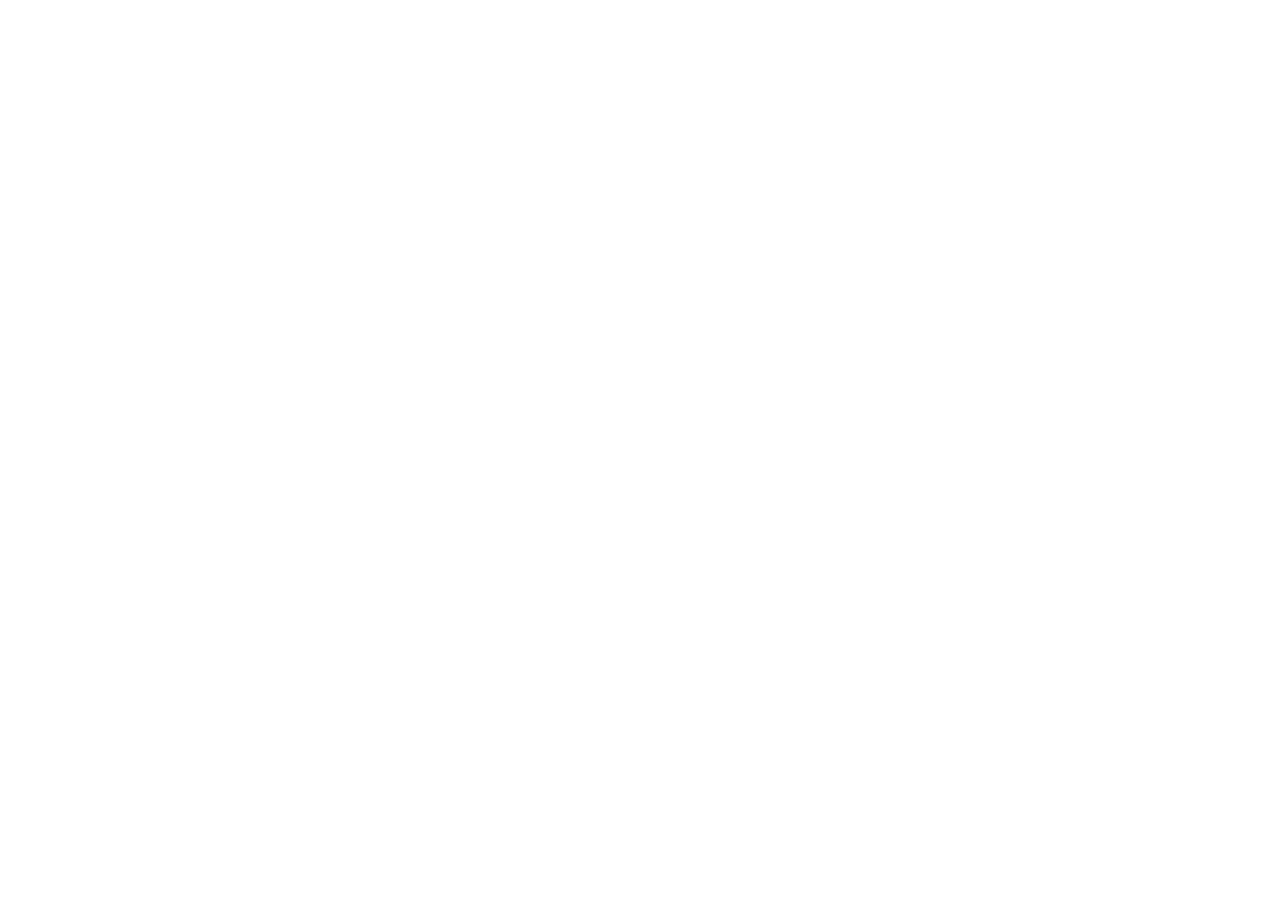
==== index.html @ 61f5deab "Use tech stack vite_react_shadcn_ts" ====
<!DOCTYPE html>
<html lang="en">
  <head>
    <meta charset="UTF-8" />
    <meta name="viewport" content="width=device-width, initial-scale=1.0" />
    <title>quick-bite-eats-app</title>
    <meta name="description" content="Lovable Generated Project" />
    <meta name="author" content="Lovable" />

    <meta property="og:title" content="quick-bite-eats-app" />
    <meta property="og:description" content="Lovable Generated Project" />
    <meta property="og:type" content="website" />
    <meta property="og:image" content="https://lovable.dev/opengraph-image-p98pqg.png" />

    <meta name="twitter:card" content="summary_large_image" />
    <meta name="twitter:site" content="@lovable_dev" />
    <meta name="twitter:image" content="https://lovable.dev/opengraph-image-p98pqg.png" />
  </head>

  <body>
    <div id="root"></div>
    <script type="module" src="/src/main.tsx"></script>
  </body>
</html>
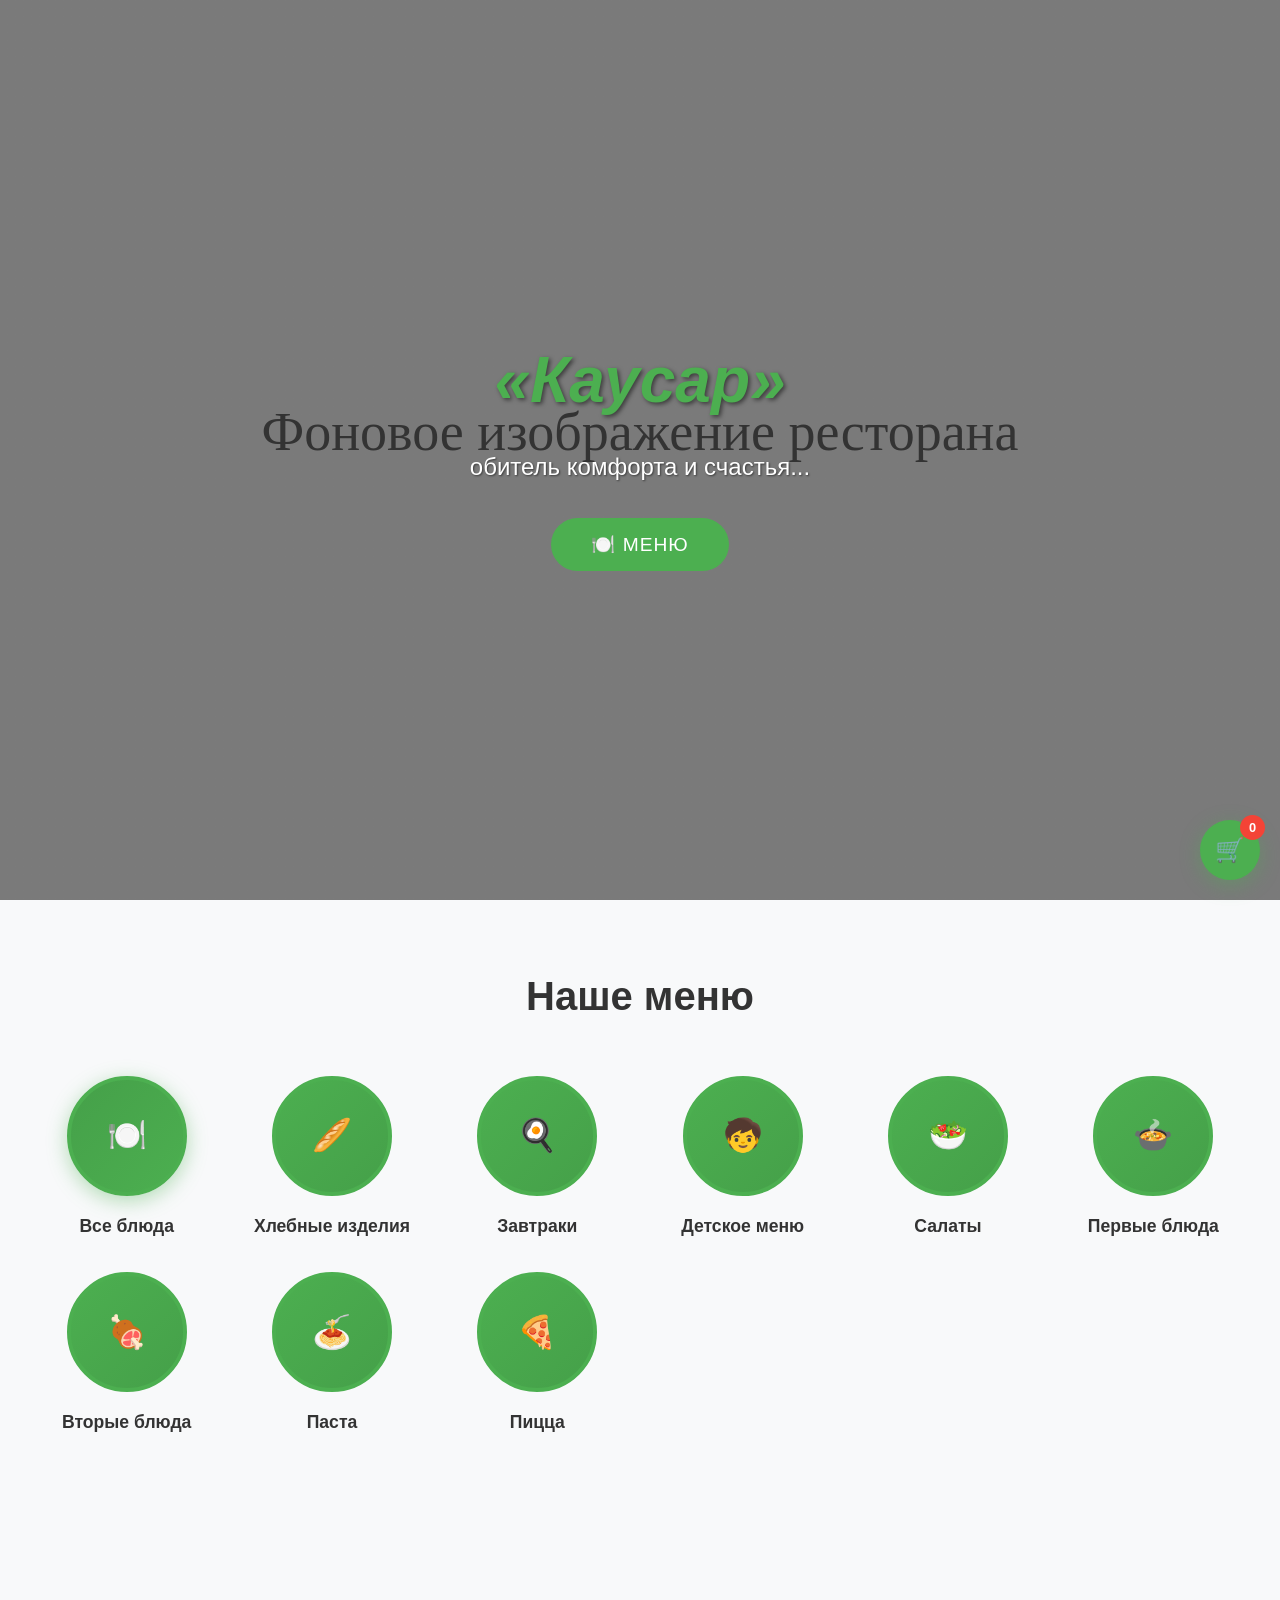
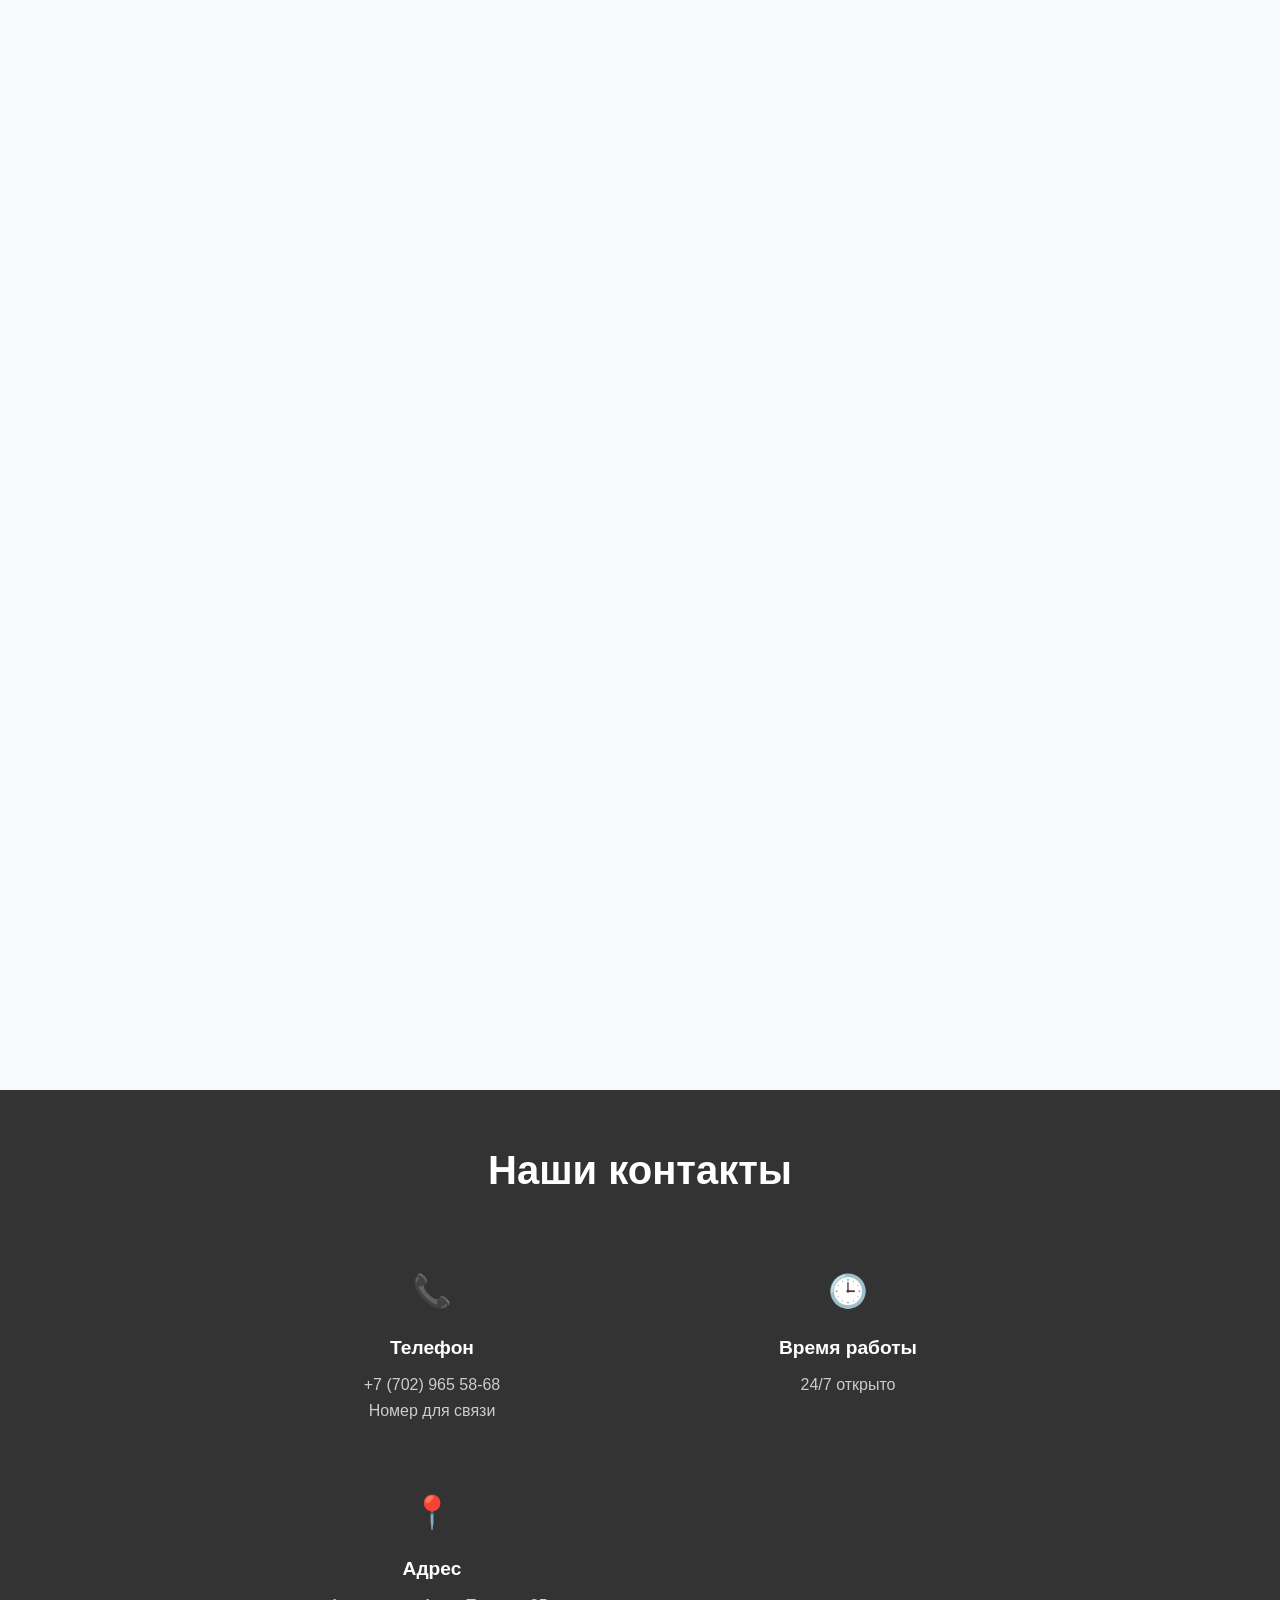
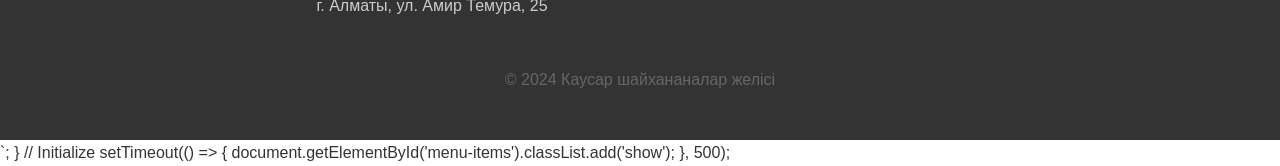
==== commit 27326a9d: "Implement restaurant website Create a single-page HTML/CSS website with menu, categories, cart funct" ====
--- a/index.html
+++ b/index.html
@@ -1,24 +1,1244 @@
+
 <!DOCTYPE html>
-<html lang="en">
-  <head>
-    <meta charset="UTF-8" />
-    <meta name="viewport" content="width=device-width, initial-scale=1.0" />
-    <title>quick-bite-eats-app</title>
-    <meta name="description" content="Lovable Generated Project" />
-    <meta name="author" content="Lovable" />
-
-    <meta property="og:title" content="quick-bite-eats-app" />
-    <meta property="og:description" content="Lovable Generated Project" />
-    <meta property="og:type" content="website" />
-    <meta property="og:image" content="https://lovable.dev/opengraph-image-p98pqg.png" />
-
-    <meta name="twitter:card" content="summary_large_image" />
-    <meta name="twitter:site" content="@lovable_dev" />
-    <meta name="twitter:image" content="https://lovable.dev/opengraph-image-p98pqg.png" />
-  </head>
-
-  <body>
-    <div id="root"></div>
-    <script type="module" src="/src/main.tsx"></script>
-  </body>
+<html lang="ru">
+<head>
+    <meta charset="UTF-8">
+    <meta name="viewport" content="width=device-width, initial-scale=1.0">
+    <title>Каусар - Обитель комфорта и счастья</title>
+    <style>
+        * {
+            margin: 0;
+            padding: 0;
+            box-sizing: border-box;
+        }
+
+        body {
+            font-family: 'Arial', sans-serif;
+            line-height: 1.6;
+            color: #333;
+            overflow-x: hidden;
+        }
+
+        /* Hero Section */
+        .hero {
+            height: 100vh;
+            background: linear-gradient(rgba(0,0,0,0.5), rgba(0,0,0,0.5)), url('data:image/svg+xml,<svg xmlns="http://www.w3.org/2000/svg" viewBox="0 0 1200 800"><rect fill="%23f5f5f5" width="1200" height="800"/><text x="600" y="400" text-anchor="middle" font-size="48" fill="%23666">Фоновое изображение ресторана</text></svg>');
+            background-size: cover;
+            background-position: center;
+            display: flex;
+            flex-direction: column;
+            justify-content: center;
+            align-items: center;
+            text-align: center;
+            color: white;
+            position: relative;
+        }
+
+        .logo {
+            font-size: 4rem;
+            color: #4CAF50;
+            margin-bottom: 1rem;
+            text-shadow: 2px 2px 4px rgba(0,0,0,0.5);
+            font-weight: bold;
+            font-style: italic;
+        }
+
+        .tagline {
+            font-size: 1.5rem;
+            margin-bottom: 2rem;
+            text-shadow: 1px 1px 2px rgba(0,0,0,0.5);
+        }
+
+        .menu-btn {
+            background: #4CAF50;
+            color: white;
+            padding: 15px 40px;
+            border: none;
+            border-radius: 50px;
+            font-size: 1.2rem;
+            cursor: pointer;
+            transition: all 0.3s ease;
+            text-transform: uppercase;
+            letter-spacing: 1px;
+        }
+
+        .menu-btn:hover {
+            background: #45a049;
+            transform: translateY(-2px);
+            box-shadow: 0 5px 15px rgba(76, 175, 80, 0.4);
+        }
+
+        /* Categories Section */
+        .categories {
+            padding: 4rem 2rem;
+            background: #f8f9fa;
+        }
+
+        .container {
+            max-width: 1200px;
+            margin: 0 auto;
+        }
+
+        .section-title {
+            text-align: center;
+            font-size: 2.5rem;
+            color: #333;
+            margin-bottom: 3rem;
+        }
+
+        .categories-grid {
+            display: grid;
+            grid-template-columns: repeat(auto-fit, minmax(150px, 1fr));
+            gap: 2rem;
+            margin-bottom: 4rem;
+        }
+
+        .category-item {
+            text-align: center;
+            cursor: pointer;
+            transition: all 0.3s ease;
+        }
+
+        .category-item:hover {
+            transform: translateY(-5px);
+        }
+
+        .category-icon {
+            width: 120px;
+            height: 120px;
+            border-radius: 50%;
+            background: linear-gradient(135deg, #4CAF50, #45a049);
+            display: flex;
+            align-items: center;
+            justify-content: center;
+            margin: 0 auto 1rem;
+            color: white;
+            font-size: 2rem;
+            font-weight: bold;
+            transition: all 0.3s ease;
+            border: 4px solid #4CAF50;
+        }
+
+        .category-item.active .category-icon,
+        .category-item:hover .category-icon {
+            background: linear-gradient(135deg, #45a049, #4CAF50);
+            box-shadow: 0 5px 20px rgba(76, 175, 80, 0.4);
+        }
+
+        .category-name {
+            font-size: 1.1rem;
+            font-weight: bold;
+            color: #333;
+        }
+
+        /* Menu Items */
+        .menu-items {
+            display: grid;
+            grid-template-columns: repeat(auto-fit, minmax(300px, 1fr));
+            gap: 2rem;
+            opacity: 0;
+            transform: translateY(20px);
+            transition: all 0.5s ease;
+        }
+
+        .menu-items.show {
+            opacity: 1;
+            transform: translateY(0);
+        }
+
+        .menu-item {
+            background: white;
+            border-radius: 15px;
+            overflow: hidden;
+            box-shadow: 0 5px 15px rgba(0,0,0,0.1);
+            transition: all 0.3s ease;
+        }
+
+        .menu-item:hover {
+            transform: translateY(-5px);
+            box-shadow: 0 10px 30px rgba(0,0,0,0.15);
+        }
+
+        .item-image {
+            width: 100%;
+            height: 200px;
+            background: linear-gradient(135deg, #f5f5f5, #e0e0e0);
+            display: flex;
+            align-items: center;
+            justify-content: center;
+            color: #999;
+            font-size: 0.9rem;
+        }
+
+        .item-content {
+            padding: 1.5rem;
+        }
+
+        .item-name {
+            font-size: 1.3rem;
+            font-weight: bold;
+            color: #333;
+            margin-bottom: 0.5rem;
+        }
+
+        .item-description {
+            color: #666;
+            margin-bottom: 1rem;
+            font-size: 0.9rem;
+        }
+
+        .item-footer {
+            display: flex;
+            justify-content: space-between;
+            align-items: center;
+        }
+
+        .item-price {
+            font-size: 1.4rem;
+            font-weight: bold;
+            color: #4CAF50;
+        }
+
+        .add-to-cart {
+            background: #4CAF50;
+            color: white;
+            border: none;
+            padding: 10px 20px;
+            border-radius: 25px;
+            cursor: pointer;
+            font-weight: bold;
+            transition: all 0.3s ease;
+        }
+
+        .add-to-cart:hover {
+            background: #45a049;
+            transform: scale(1.05);
+        }
+
+        /* Cart Button */
+        .cart-btn {
+            position: fixed;
+            bottom: 20px;
+            right: 20px;
+            background: #4CAF50;
+            color: white;
+            border: none;
+            width: 60px;
+            height: 60px;
+            border-radius: 50%;
+            font-size: 1.5rem;
+            cursor: pointer;
+            box-shadow: 0 5px 20px rgba(76, 175, 80, 0.4);
+            transition: all 0.3s ease;
+            z-index: 1000;
+        }
+
+        .cart-btn:hover {
+            transform: scale(1.1);
+            background: #45a049;
+        }
+
+        .cart-count {
+            position: absolute;
+            top: -5px;
+            right: -5px;
+            background: #f44336;
+            color: white;
+            border-radius: 50%;
+            width: 25px;
+            height: 25px;
+            display: flex;
+            align-items: center;
+            justify-content: center;
+            font-size: 0.8rem;
+            font-weight: bold;
+        }
+
+        /* Modal */
+        .modal {
+            display: none;
+            position: fixed;
+            top: 0;
+            left: 0;
+            width: 100%;
+            height: 100%;
+            background: rgba(0,0,0,0.8);
+            z-index: 2000;
+            opacity: 0;
+            transition: opacity 0.3s ease;
+        }
+
+        .modal.show {
+            display: flex;
+            align-items: center;
+            justify-content: center;
+            opacity: 1;
+        }
+
+        .modal-content {
+            background: white;
+            padding: 2rem;
+            border-radius: 15px;
+            max-width: 400px;
+            width: 90%;
+            transform: scale(0.8);
+            transition: transform 0.3s ease;
+        }
+
+        .modal.show .modal-content {
+            transform: scale(1);
+        }
+
+        .modal-header {
+            text-align: center;
+            margin-bottom: 1.5rem;
+        }
+
+        .modal-title {
+            font-size: 1.5rem;
+            color: #333;
+            margin-bottom: 0.5rem;
+        }
+
+        .quantity-control {
+            display: flex;
+            align-items: center;
+            justify-content: center;
+            gap: 1rem;
+            margin: 1.5rem 0;
+        }
+
+        .qty-btn {
+            background: #4CAF50;
+            color: white;
+            border: none;
+            width: 40px;
+            height: 40px;
+            border-radius: 50%;
+            font-size: 1.2rem;
+            cursor: pointer;
+            transition: all 0.3s ease;
+        }
+
+        .qty-btn:hover {
+            background: #45a049;
+        }
+
+        .qty-input {
+            width: 60px;
+            text-align: center;
+            border: 2px solid #ddd;
+            border-radius: 5px;
+            padding: 10px;
+            font-size: 1.1rem;
+        }
+
+        .modal-buttons {
+            display: flex;
+            gap: 1rem;
+            margin-top: 2rem;
+        }
+
+        .btn {
+            flex: 1;
+            padding: 12px;
+            border: none;
+            border-radius: 8px;
+            font-size: 1rem;
+            cursor: pointer;
+            transition: all 0.3s ease;
+        }
+
+        .btn-primary {
+            background: #4CAF50;
+            color: white;
+        }
+
+        .btn-primary:hover {
+            background: #45a049;
+        }
+
+        .btn-secondary {
+            background: #ddd;
+            color: #333;
+        }
+
+        .btn-secondary:hover {
+            background: #ccc;
+        }
+
+        /* Contacts */
+        .contacts {
+            background: #333;
+            color: white;
+            padding: 3rem 2rem;
+            text-align: center;
+        }
+
+        .contact-info {
+            display: grid;
+            grid-template-columns: repeat(auto-fit, minmax(250px, 1fr));
+            gap: 2rem;
+            max-width: 800px;
+            margin: 0 auto;
+        }
+
+        .contact-item {
+            padding: 1rem;
+        }
+
+        .contact-icon {
+            font-size: 2rem;
+            color: #4CAF50;
+            margin-bottom: 1rem;
+        }
+
+        .contact-title {
+            font-size: 1.2rem;
+            font-weight: bold;
+            margin-bottom: 0.5rem;
+        }
+
+        .contact-text {
+            color: #ccc;
+        }
+
+        /* Responsive */
+        @media (max-width: 768px) {
+            .logo {
+                font-size: 2.5rem;
+            }
+
+            .tagline {
+                font-size: 1.2rem;
+            }
+
+            .categories-grid {
+                grid-template-columns: repeat(3, 1fr);
+                gap: 1rem;
+            }
+
+            .category-icon {
+                width: 80px;
+                height: 80px;
+                font-size: 1.5rem;
+            }
+
+            .menu-items {
+                grid-template-columns: 1fr;
+            }
+
+            .section-title {
+                font-size: 2rem;
+            }
+        }
+
+        /* Smooth scrolling */
+        html {
+            scroll-behavior: smooth;
+        }
+
+        /* Hide menu items initially */
+        .menu-items {
+            display: none;
+        }
+
+        .menu-items.active {
+            display: grid;
+        }
+    </style>
+</head>
+<body>
+    <!-- Hero Section -->
+    <section class="hero">
+        <div class="logo">«Каусар»</div>
+        <div class="tagline">обитель комфорта и счастья...</div>
+        <button class="menu-btn" onclick="scrollToMenu()">🍽️ Меню</button>
+    </section>
+
+    <!-- Categories Section -->
+    <section class="categories" id="menu">
+        <div class="container">
+            <h2 class="section-title">Наше меню</h2>
+            
+            <!-- Categories -->
+            <div class="categories-grid">
+                <div class="category-item active" data-category="all">
+                    <div class="category-icon">🍽️</div>
+                    <div class="category-name">Все блюда</div>
+                </div>
+                <div class="category-item" data-category="bread">
+                    <div class="category-icon">🥖</div>
+                    <div class="category-name">Хлебные изделия</div>
+                </div>
+                <div class="category-item" data-category="breakfast">
+                    <div class="category-icon">🍳</div>
+                    <div class="category-name">Завтраки</div>
+                </div>
+                <div class="category-item" data-category="kids">
+                    <div class="category-icon">🧒</div>
+                    <div class="category-name">Детское меню</div>
+                </div>
+                <div class="category-item" data-category="salads">
+                    <div class="category-icon">🥗</div>
+                    <div class="category-name">Салаты</div>
+                </div>
+                <div class="category-item" data-category="soups">
+                    <div class="category-icon">🍲</div>
+                    <div class="category-name">Первые блюда</div>
+                </div>
+                <div class="category-item" data-category="mains">
+                    <div class="category-icon">🍖</div>
+                    <div class="category-name">Вторые блюда</div>
+                </div>
+                <div class="category-item" data-category="pasta">
+                    <div class="category-icon">🍝</div>
+                    <div class="category-name">Паста</div>
+                </div>
+                <div class="category-item" data-category="pizza">
+                    <div class="category-icon">🍕</div>
+                    <div class="category-name">Пицца</div>
+                </div>
+            </div>
+
+            <!-- Menu Items -->
+            <div class="menu-items active" id="menu-items">
+                <!-- Хлебные изделия -->
+                <div class="menu-item" data-category="bread">
+                    <div class="item-image">Фото хлебных изделий</div>
+                    <div class="item-content">
+                        <div class="item-name">Лепешка тандырная</div>
+                        <div class="item-description">Свежая лепешка из тандыра</div>
+                        <div class="item-footer">
+                            <div class="item-price">150 ₸</div>
+                            <button class="add-to-cart" onclick="addToCart('Лепешка тандырная', 150)">В корзину</button>
+                        </div>
+                    </div>
+                </div>
+
+                <div class="menu-item" data-category="bread">
+                    <div class="item-image">Фото баурсаков</div>
+                    <div class="item-content">
+                        <div class="item-name">Баурсаки</div>
+                        <div class="item-description">Традиционные казахские баурсаки</div>
+                        <div class="item-footer">
+                            <div class="item-price">200 ₸</div>
+                            <button class="add-to-cart" onclick="addToCart('Баурсаки', 200)">В корзину</button>
+                        </div>
+                    </div>
+                </div>
+
+                <div class="menu-item" data-category="bread">
+                    <div class="item-image">Фото самсы</div>
+                    <div class="item-content">
+                        <div class="item-name">Самса с мясом</div>
+                        <div class="item-description">Хрустящая самса с сочной начинкой</div>
+                        <div class="item-footer">
+                            <div class="item-price">350 ₸</div>
+                            <button class="add-to-cart" onclick="addToCart('Самса с мясом', 350)">В корзину</button>
+                        </div>
+                    </div>
+                </div>
+
+                <div class="menu-item" data-category="bread">
+                    <div class="item-image">Фото манты</div>
+                    <div class="item-content">
+                        <div class="item-name">Манты</div>
+                        <div class="item-description">Паровые манты с мясом</div>
+                        <div class="item-footer">
+                            <div class="item-price">450 ₸</div>
+                            <button class="add-to-cart" onclick="addToCart('Манты', 450)">В корзину</button>
+                        </div>
+                    </div>
+                </div>
+
+                <!-- Завтраки -->
+                <div class="menu-item" data-category="breakfast">
+                    <div class="item-image">Фото омлета</div>
+                    <div class="item-content">
+                        <div class="item-name">Омлет классический</div>
+                        <div class="item-description">Пышный омлет с зеленью</div>
+                        <div class="item-footer">
+                            <div class="item-price">800 ₸</div>
+                            <button class="add-to-cart" onclick="addToCart('Омлет классический', 800)">В корзину</button>
+                        </div>
+                    </div>
+                </div>
+
+                <div class="menu-item" data-category="breakfast">
+                    <div class="item-image">Фото каши</div>
+                    <div class="item-content">
+                        <div class="item-name">Каша геркулесовая</div>
+                        <div class="item-description">Полезная каша с молоком</div>
+                        <div class="item-footer">
+                            <div class="item-price">500 ₸</div>
+                            <button class="add-to-cart" onclick="addToCart('Каша геркулесовая', 500)">В корзину</button>
+                        </div>
+                    </div>
+                </div>
+
+                <div class="menu-item" data-category="breakfast">
+                    <div class="item-image">Фото блинов</div>
+                    <div class="item-content">
+                        <div class="item-name">Блины с медом</div>
+                        <div class="item-description">Тонкие блины с натуральным медом</div>
+                        <div class="item-footer">
+                            <div class="item-price">700 ₸</div>
+                            <button class="add-to-cart" onclick="addToCart('Блины с медом', 700)">В корзину</button>
+                        </div>
+                    </div>
+                </div>
+
+                <div class="menu-item" data-category="breakfast">
+                    <div class="item-image">Фото сырников</div>
+                    <div class="item-content">
+                        <div class="item-name">Сырники со сметаной</div>
+                        <div class="item-description">Нежные сырники с домашней сметаной</div>
+                        <div class="item-footer">
+                            <div class="item-price">900 ₸</div>
+                            <button class="add-to-cart" onclick="addToCart('Сырники со сметаной', 900)">В корзину</button>
+                        </div>
+                    </div>
+                </div>
+
+                <!-- Детское меню -->
+                <div class="menu-item" data-category="kids">
+                    <div class="item-image">Фото детской каши</div>
+                    <div class="item-content">
+                        <div class="item-name">Молочная каша</div>
+                        <div class="item-description">Сладкая каша для детей</div>
+                        <div class="item-footer">
+                            <div class="item-price">400 ₸</div>
+                            <button class="add-to-cart" onclick="addToCart('Молочная каша', 400)">В корзину</button>
+                        </div>
+                    </div>
+                </div>
+
+                <div class="menu-item" data-category="kids">
+                    <div class="item-image">Фото куриных наггетсов</div>
+                    <div class="item-content">
+                        <div class="item-name">Куриные наггетсы</div>
+                        <div class="item-description">Хрустящие наггетсы с картофелем фри</div>
+                        <div class="item-footer">
+                            <div class="item-price">1200 ₸</div>
+                            <button class="add-to-cart" onclick="addToCart('Куриные наггетсы', 1200)">В корзину</button>
+                        </div>
+                    </div>
+                </div>
+
+                <div class="menu-item" data-category="kids">
+                    <div class="item-image">Фото детской пиццы</div>
+                    <div class="item-content">
+                        <div class="item-name">Мини пицца</div>
+                        <div class="item-description">Маленькая пицца с сыром</div>
+                        <div class="item-footer">
+                            <div class="item-price">800 ₸</div>
+                            <button class="add-to-cart" onclick="addToCart('Мини пицца', 800)">В корзину</button>
+                        </div>
+                    </div>
+                </div>
+
+                <div class="menu-item" data-category="kids">
+                    <div class="item-image">Фото детского супа</div>
+                    <div class="item-content">
+                        <div class="item-name">Суп с фрикадельками</div>
+                        <div class="item-description">Легкий суп для детей</div>
+                        <div class="item-footer">
+                            <div class="item-price">600 ₸</div>
+                            <button class="add-to-cart" onclick="addToCart('Суп с фрикадельками', 600)">В корзину</button>
+                        </div>
+                    </div>
+                </div>
+
+                <!-- Салаты -->
+                <div class="menu-item" data-category="salads">
+                    <div class="item-image">Фото цезаря</div>
+                    <div class="item-content">
+                        <div class="item-name">Салат Цезарь</div>
+                        <div class="item-description">Классический цезарь с курицей</div>
+                        <div class="item-footer">
+                            <div class="item-price">1800 ₸</div>
+                            <button class="add-to-cart" onclick="addToCart('Салат Цезарь', 1800)">В корзину</button>
+                        </div>
+                    </div>
+                </div>
+
+                <div class="menu-item" data-category="salads">
+                    <div class="item-image">Фото греческого салата</div>
+                    <div class="item-content">
+                        <div class="item-name">Греческий салат</div>
+                        <div class="item-description">Свежие овощи с сыром фета</div>
+                        <div class="item-footer">
+                            <div class="item-price">1500 ₸</div>
+                            <button class="add-to-cart" onclick="addToCart('Греческий салат', 1500)">В корзину</button>
+                        </div>
+                    </div>
+                </div>
+
+                <div class="menu-item" data-category="salads">
+                    <div class="item-image">Фото оливье</div>
+                    <div class="item-content">
+                        <div class="item-name">Салат Оливье</div>
+                        <div class="item-description">Традиционный салат с майонезом</div>
+                        <div class="item-footer">
+                            <div class="item-price">1200 ₸</div>
+                            <button class="add-to-cart" onclick="addToCart('Салат Оливье', 1200)">В корзину</button>
+                        </div>
+                    </div>
+                </div>
+
+                <div class="menu-item" data-category="salads">
+                    <div class="item-image">Фото винегрета</div>
+                    <div class="item-content">
+                        <div class="item-name">Винегрет</div>
+                        <div class="item-description">Овощной салат с маслом</div>
+                        <div class="item-footer">
+                            <div class="item-price">800 ₸</div>
+                            <button class="add-to-cart" onclick="addToCart('Винегрет', 800)">В корзину</button>
+                        </div>
+                    </div>
+                </div>
+
+                <!-- Первые блюда -->
+                <div class="menu-item" data-category="soups">
+                    <div class="item-image">Фото борща</div>
+                    <div class="item-content">
+                        <div class="item-name">Борщ украинский</div>
+                        <div class="item-description">Классический борщ со сметаной</div>
+                        <div class="item-footer">
+                            <div class="item-price">1000 ₸</div>
+                            <button class="add-to-cart" onclick="addToCart('Борщ украинский', 1000)">В корзину</button>
+                        </div>
+                    </div>
+                </div>
+
+                <div class="menu-item" data-category="soups">
+                    <div class="item-image">Фото солянки</div>
+                    <div class="item-content">
+                        <div class="item-name">Солянка мясная</div>
+                        <div class="item-description">Наваристая солянка с маслинами</div>
+                        <div class="item-footer">
+                            <div class="item-price">1200 ₸</div>
+                            <button class="add-to-cart" onclick="addToCart('Солянка мясная', 1200)">В корзину</button>
+                        </div>
+                    </div>
+                </div>
+
+                <div class="menu-item" data-category="soups">
+                    <div class="item-image">Фото лагмана</div>
+                    <div class="item-content">
+                        <div class="item-name">Лагман</div>
+                        <div class="item-description">Традиционный азиатский суп</div>
+                        <div class="item-footer">
+                            <div class="item-price">1300 ₸</div>
+                            <button class="add-to-cart" onclick="addToCart('Лагман', 1300)">В корзину</button>
+                        </div>
+                    </div>
+                </div>
+
+                <div class="menu-item" data-category="soups">
+                    <div class="item-image">Фото шурпы</div>
+                    <div class="item-content">
+                        <div class="item-name">Шурпа</div>
+                        <div class="item-description">Густой мясной суп</div>
+                        <div class="item-footer">
+                            <div class="item-price">1400 ₸</div>
+                            <button class="add-to-cart" onclick="addToCart('Шурпа', 1400)">В корзину</button>
+                        </div>
+                    </div>
+                </div>
+
+                <!-- Вторые блюда -->
+                <div class="menu-item" data-category="mains">
+                    <div class="item-image">Фото бешбармака</div>
+                    <div class="item-content">
+                        <div class="item-name">Бешбармак</div>
+                        <div class="item-description">Национальное казахское блюдо</div>
+                        <div class="item-footer">
+                            <div class="item-price">2500 ₸</div>
+                            <button class="add-to-cart" onclick="addToCart('Бешбармак', 2500)">В корзину</button>
+                        </div>
+                    </div>
+                </div>
+
+                <div class="menu-item" data-category="mains">
+                    <div class="item-image">Фото плова</div>
+                    <div class="item-content">
+                        <div class="item-name">Плов узбекский</div>
+                        <div class="item-description">Ароматный плов с мясом</div>
+                        <div class="item-footer">
+                            <div class="item-price">1800 ₸</div>
+                            <button class="add-to-cart" onclick="addToCart('Плов узбекский', 1800)">В корзину</button>
+                        </div>
+                    </div>
+                </div>
+
+                <div class="menu-item" data-category="mains">
+                    <div class="item-image">Фото куриной грудки</div>
+                    <div class="item-content">
+                        <div class="item-name">Куриная грудка гриль</div>
+                        <div class="item-description">Сочная грудка с овощами</div>
+                        <div class="item-footer">
+                            <div class="item-price">2000 ₸</div>
+                            <button class="add-to-cart" onclick="addToCart('Куриная грудка гриль', 2000)">В корзину</button>
+                        </div>
+                    </div>
+                </div>
+
+                <div class="menu-item" data-category="mains">
+                    <div class="item-image">Фото стейка</div>
+                    <div class="item-content">
+                        <div class="item-name">Стейк говяжий</div>
+                        <div class="item-description">Сочный стейк средней прожарки</div>
+                        <div class="item-footer">
+                            <div class="item-price">3500 ₸</div>
+                            <button class="add-to-cart" onclick="addToCart('Стейк говяжий', 3500)">В корзину</button>
+                        </div>
+                    </div>
+                </div>
+
+                <!-- Паста -->
+                <div class="menu-item" data-category="pasta">
+                    <div class="item-image">Фото карбонары</div>
+                    <div class="item-content">
+                        <div class="item-name">Паста Карбонара</div>
+                        <div class="item-description">Классическая карбонара с беконом</div>
+                        <div class="item-footer">
+                            <div class="item-price">1600 ₸</div>
+                            <button class="add-to-cart" onclick="addToCart('Паста Карбонара', 1600)">В корзину</button>
+                        </div>
+                    </div>
+                </div>
+
+                <div class="menu-item" data-category="pasta">
+                    <div class="item-image">Фото болоньезе</div>
+                    <div class="item-content">
+                        <div class="item-name">Спагетти Болоньезе</div>
+                        <div class="item-description">Паста с мясным соусом</div>
+                        <div class="item-footer">
+                            <div class="item-price">1500 ₸</div>
+                            <button class="add-to-cart" onclick="addToCart('Спагетти Болоньезе', 1500)">В корзину</button>
+                        </div>
+                    </div>
+                </div>
+
+                <div class="menu-item" data-category="pasta">
+                    <div class="item-image">Фото пасты с морепродуктами</div>
+                    <div class="item-content">
+                        <div class="item-name">Паста с морепродуктами</div>
+                        <div class="item-description">Спагетти с креветками и мидиями</div>
+                        <div class="item-footer">
+                            <div class="item-price">2200 ₸</div>
+                            <button class="add-to-cart" onclick="addToCart('Паста с морепродуктами', 2200)">В корзину</button>
+                        </div>
+                    </div>
+                </div>
+
+                <div class="menu-item" data-category="pasta">
+                    <div class="item-image">Фото лазаньи</div>
+                    <div class="item-content">
+                        <div class="item-name">Лазанья классическая</div>
+                        <div class="item-description">Многослойная лазанья с сыром</div>
+                        <div class="item-footer">
+                            <div class="item-price">1900 ₸</div>
+                            <button class="add-to-cart" onclick="addToCart('Лазанья классическая', 1900)">В корзину</button>
+                        </div>
+                    </div>
+                </div>
+
+                <!-- Пицца -->
+                <div class="menu-item" data-category="pizza">
+                    <div class="item-image">Фото маргариты</div>
+                    <div class="item-content">
+                        <div class="item-name">Пицца Маргарита</div>
+                        <div class="item-description">Классическая пицца с томатами и моцареллой</div>
+                        <div class="item-footer">
+                            <div class="item-price">1800 ₸</div>
+                            <button class="add-to-cart" onclick="addToCart('Пицца Маргарита', 1800)">В корзину</button>
+                        </div>
+                    </div>
+                </div>
+
+                <div class="menu-item" data-category="pizza">
+                    <div class="item-image">Фото пепперони</div>
+                    <div class="item-content">
+                        <div class="item-name">Пицца Пепперони</div>
+                        <div class="item-description">Острая пицца с колбасой пепперони</div>
+                        <div class="item-footer">
+                            <div class="item-price">2200 ₸</div>
+                            <button class="add-to-cart" onclick="addToCart('Пицца Пепперони', 2200)">В корзину</button>
+                        </div>
+                    </div>
+                </div>
+
+                <div class="menu-item" data-category="pizza">
+                    <div class="item-image">Фото четыре сыра</div>
+                    <div class="item-content">
+                        <div class="item-name">Пицца Четыре сыра</div>
+                        <div class="item-description">Пицца с четырьмя видами сыра</div>
+                        <div class="item-footer">
+                            <div class="item-price">2500 ₸</div>
+                            <button class="add-to-cart" onclick="addToCart('Пицца Четыре сыра', 2500)">В корзину</button>
+                        </div>
+                    </div>
+                </div>
+
+                <div class="menu-item" data-category="pizza">
+                    <div class="item-image">Фото мясной пиццы</div>
+                    <div class="item-content">
+                        <div class="item-name">Пицца Мясная</div>
+                        <div class="item-description">Пицца с ассорти мясных продуктов</div>
+                        <div class="item-footer">
+                            <div class="item-price">2800 ₸</div>
+                            <button class="add-to-cart" onclick="addToCart('Пицца Мясная', 2800)">В корзину</button>
+                        </div>
+                    </div>
+                </div>
+            </div>
+        </div>
+    </section>
+
+    <!-- Contacts -->
+    <section class="contacts">
+        <div class="container">
+            <h2 class="section-title" style="color: white;">Наши контакты</h2>
+            <div class="contact-info">
+                <div class="contact-item">
+                    <div class="contact-icon">📞</div>
+                    <div class="contact-title">Телефон</div>
+                    <div class="contact-text">+7 (702) 965 58-68<br>Номер для связи</div>
+                </div>
+                <div class="contact-item">
+                    <div class="contact-icon">🕒</div>
+                    <div class="contact-title">Время работы</div>
+                    <div class="contact-text">24/7 открыто</div>
+                </div>
+                <div class="contact-item">
+                    <div class="contact-icon">📍</div>
+                    <div class="contact-title">Адрес</div>
+                    <div class="contact-text">г. Алматы, ул. Амир Темура, 25</div>
+                </div>
+            </div>
+            <div style="margin-top: 2rem; color: #666;">
+                © 2024 Каусар шайхананалар желісі
+            </div>
+        </div>
+    </section>
+
+    <!-- Cart Button -->
+    <button class="cart-btn" onclick="openCart()">
+        🛒
+        <span class="cart-count" id="cart-count">0</span>
+    </button>
+
+    <!-- Modal for adding to cart -->
+    <div class="modal" id="add-modal">
+        <div class="modal-content">
+            <div class="modal-header">
+                <div class="modal-title" id="modal-item-name">Название блюда</div>
+                <div style="color: #4CAF50; font-size: 1.2rem; font-weight: bold;" id="modal-item-price">0 ₸</div>
+            </div>
+            <div class="quantity-control">
+                <button class="qty-btn" onclick="changeQuantity(-1)">-</button>
+                <input type="number" class="qty-input" id="quantity" value="1" min="1" readonly>
+                <button class="qty-btn" onclick="changeQuantity(1)">+</button>
+            </div>
+            <div class="modal-buttons">
+                <button class="btn btn-secondary" onclick="closeModal()">Отмена</button>
+                <button class="btn btn-primary" onclick="confirmAddToCart()">Добавить в корзину</button>
+            </div>
+        </div>
+    </div>
+
+    <script>
+        let cart = [];
+        let currentItem = {};
+
+        function scrollToMenu() {
+            document.getElementById('menu').scrollIntoView({ behavior: 'smooth' });
+        }
+
+        // Category filtering
+        document.querySelectorAll('.category-item').forEach(item => {
+            item.addEventListener('click', function() {
+                // Remove active class from all categories
+                document.querySelectorAll('.category-item').forEach(cat => cat.classList.remove('active'));
+                // Add active to clicked category
+                this.classList.add('active');
+
+                const category = this.dataset.category;
+                filterMenuItems(category);
+            });
+        });
+
+        function filterMenuItems(category) {
+            const menuItems = document.querySelectorAll('.menu-item');
+            const menuContainer = document.getElementById('menu-items');
+            
+            menuContainer.classList.remove('show');
+            
+            setTimeout(() => {
+                menuItems.forEach(item => {
+                    if (category === 'all' || item.dataset.category === category) {
+                        item.style.display = 'block';
+                    } else {
+                        item.style.display = 'none';
+                    }
+                });
+                menuContainer.classList.add('show');
+            }, 300);
+        }
+
+        function addToCart(name, price) {
+            currentItem = { name, price };
+            document.getElementById('modal-item-name').textContent = name;
+            document.getElementById('modal-item-price').textContent = price + ' ₸';
+            document.getElementById('quantity').value = 1;
+            
+            const modal = document.getElementById('add-modal');
+            modal.style.display = 'flex';
+            setTimeout(() => modal.classList.add('show'), 10);
+        }
+
+        function closeModal() {
+            const modal = document.getElementById('add-modal');
+            modal.classList.remove('show');
+            setTimeout(() => modal.style.display = 'none', 300);
+        }
+
+        function changeQuantity(delta) {
+            const input = document.getElementById('quantity');
+            const newValue = parseInt(input.value) + delta;
+            if (newValue >= 1) {
+                input.value = newValue;
+            }
+        }
+
+        function confirmAddToCart() {
+            const quantity = parseInt(document.getElementById('quantity').value);
+            const existingItem = cart.find(item => item.name === currentItem.name);
+            
+            if (existingItem) {
+                existingItem.quantity += quantity;
+            } else {
+                cart.push({
+                    name: currentItem.name,
+                    price: currentItem.price,
+                    quantity: quantity
+                });
+            }
+            
+            updateCartCount();
+            closeModal();
+            
+            // Show success message
+            alert(`${currentItem.name} добавлен в корзину!`);
+        }
+
+        function updateCartCount() {
+            const totalItems = cart.reduce((sum, item) => sum + item.quantity, 0);
+            document.getElementById('cart-count').textContent = totalItems;
+        }
+
+        function openCart() {
+            if (cart.length === 0) {
+                alert('Корзина пуста');
+                return;
+            }
+            
+            // Create cart window
+            const cartWindow = window.open('', '_blank', 'width=500,height=600,scrollbars=yes');
+            cartWindow.document.write(generateCartHTML());
+            cartWindow.document.close();
+        }
+
+        function generateCartHTML() {
+            const total = cart.reduce((sum, item) => sum + (item.price * item.quantity), 0);
+            
+            let cartItems = '';
+            cart.forEach((item, index) => {
+                cartItems += `
+                    <div class="cart-item">
+                        <div class="item-info">
+                            <div class="item-name">${item.name}</div>
+                            <div class="item-price">${item.price} ₸ x ${item.quantity}</div>
+                        </div>
+                        <div class="item-controls">
+                            <button onclick="updateCartItem(${index}, -1)">-</button>
+                            <span>${item.quantity}</span>
+                            <button onclick="updateCartItem(${index}, 1)">+</button>
+                            <button onclick="removeCartItem(${index})" style="background: #f44336; margin-left: 10px;">✕</button>
+                        </div>
+                    </div>
+                `;
+            });
+
+            return `
+                <!DOCTYPE html>
+                <html>
+                <head>
+                    <title>Корзина - Каусар</title>
+                    <style>
+                        body {
+                            font-family: Arial, sans-serif;
+                            margin: 0;
+                            padding: 20px;
+                            background: #f5f5f5;
+                        }
+                        .cart-header {
+                            text-align: center;
+                            color: #4CAF50;
+                            margin-bottom: 20px;
+                        }
+                        .cart-item {
+                            background: white;
+                            margin-bottom: 10px;
+                            padding: 15px;
+                            border-radius: 8px;
+                            display: flex;
+                            justify-content: space-between;
+                            align-items: center;
+                        }
+                        .item-name {
+                            font-weight: bold;
+                            margin-bottom: 5px;
+                        }
+                        .item-price {
+                            color: #666;
+                        }
+                        .item-controls button {
+                            background: #4CAF50;
+                            color: white;
+                            border: none;
+                            width: 30px;
+                            height: 30px;
+                            border-radius: 50%;
+                            cursor: pointer;
+                            margin: 0 5px;
+                        }
+                        .total {
+                            background: #4CAF50;
+                            color: white;
+                            padding: 20px;
+                            text-align: center;
+                            border-radius: 8px;
+                            font-size: 1.2rem;
+                            font-weight: bold;
+                            margin: 20px 0;
+                        }
+                        .order-form {
+                            background: white;
+                            padding: 20px;
+                            border-radius: 8px;
+                            margin-top: 20px;
+                        }
+                        .form-group {
+                            margin-bottom: 15px;
+                        }
+                        .form-group label {
+                            display: block;
+                            margin-bottom: 5px;
+                            font-weight: bold;
+                        }
+                        .form-group input {
+                            width: 100%;
+                            padding: 10px;
+                            border: 2px solid #ddd;
+                            border-radius: 5px;
+                            font-size: 1rem;
+                        }
+                        .order-btn {
+                            background: #4CAF50;
+                            color: white;
+                            border: none;
+                            padding: 15px 30px;
+                            border-radius: 8px;
+                            font-size: 1.1rem;
+                            cursor: pointer;
+                            width: 100%;
+                            margin-top: 10px;
+                        }
+                        .order-btn:hover {
+                            background: #45a049;
+                        }
+                    </style>
+                </head>
+                <body>
+                    <h1 class="cart-header">🛒 Ваш заказ</h1>
+                    <div class="cart-items">
+                        ${cartItems}
+                    </div>
+                    <div class="total">
+                        Итого: ${total} ₸
+                    </div>
+                    
+                    <div class="order-form">
+                        <h3>Оформление заказа</h3>
+                        <div class="form-group">
+                            <label>Ваше имя:</label>
+                            <input type="text" id="customer-name" required>
+                        </div>
+                        <div class="form-group">
+                            <label>Номер телефона:</label>
+                            <input type="tel" id="customer-phone" required>
+                        </div>
+                        <button class="order-btn" onclick="submitOrder()">Оформить заказ</button>
+                    </div>
+
+                    <script>
+                        let cartData = ${JSON.stringify(cart)};
+                        
+                        function updateCartItem(index, delta) {
+                            cartData[index].quantity += delta;
+                            if (cartData[index].quantity <= 0) {
+                                cartData.splice(index, 1);
+                            }
+                            window.opener.cart = cartData;
+                            window.opener.updateCartCount();
+                            location.reload();
+                        }
+                        
+                        function removeCartItem(index) {
+                            cartData.splice(index, 1);
+                            window.opener.cart = cartData;
+                            window.opener.updateCartCount();
+                            location.reload();
+                        }
+                        
+                        function submitOrder() {
+                            const name = document.getElementById('customer-name').value;
+                            const phone = document.getElementById('customer-phone').value;
+                            
+                            if (!name || !phone) {
+                                alert('Пожалуйста, заполните все поля');
+                                return;
+                            }
+                            
+                            const orderText = 'Новый заказ!\\n' +
+                                'Имя: ' + name + '\\n' +
+                                'Телефон: ' + phone + '\\n\\n' +
+                                'Заказ:\\n' + 
+                                cartData.map(item => '- ' + item.name + ': ' + item.quantity + ' шт. x ' + item.price + ' ₸ = ' + (item.quantity * item.price) + ' ₸').join('\\n') +
+                                '\\n\\nИтого: ' + cartData.reduce((sum, item) => sum + (item.price * item.quantity), 0) + ' ₸';
+                            
+                            // Здесь можно добавить отправку в Telegram бот
+                            alert('Заказ оформлен!\\n\\n' + orderText);
+                            
+                            // Очистить корзину
+                            window.opener.cart = [];
+                            window.opener.updateCartCount();
+                            window.close();
+                        }
+                    </script>
+                </body>
+                </html>
+            `;
+        }
+
+        // Initialize
+        setTimeout(() => {
+            document.getElementById('menu-items').classList.add('show');
+        }, 500);
+    </script>
+</body>
 </html>
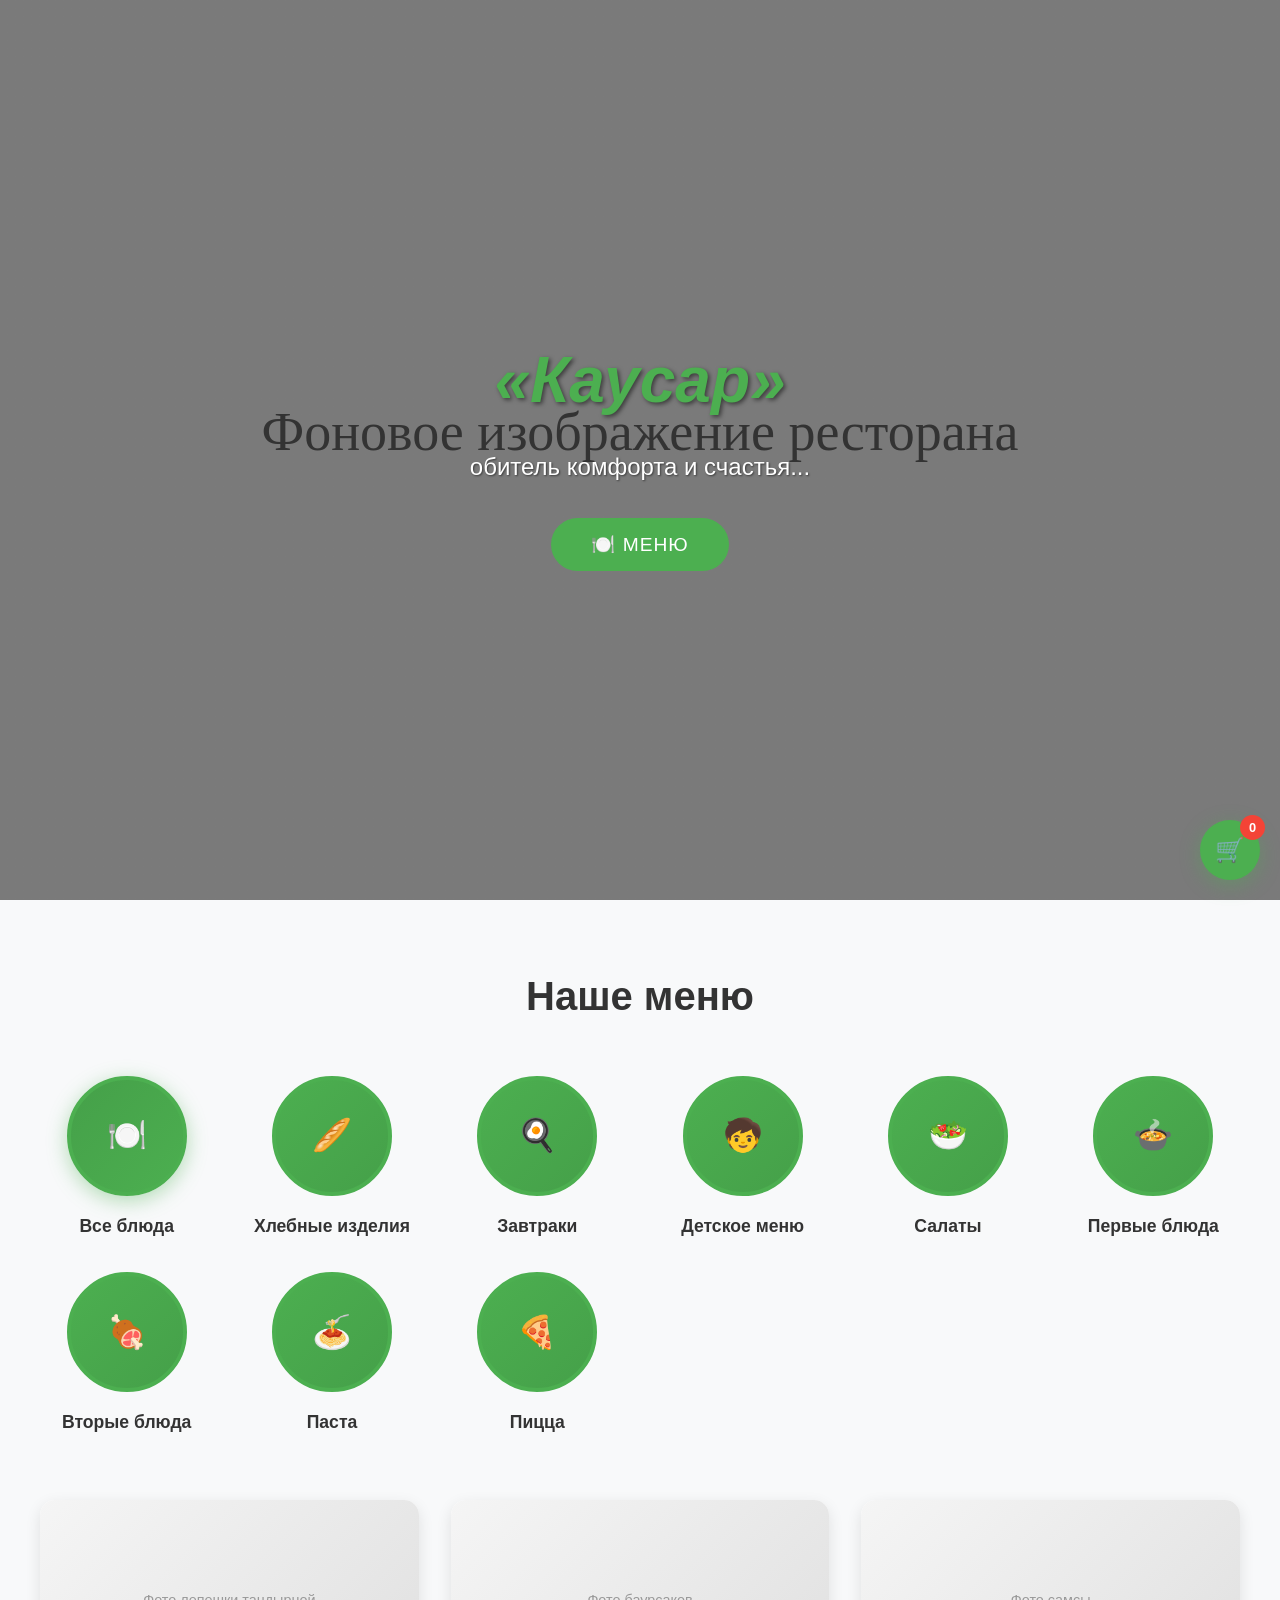
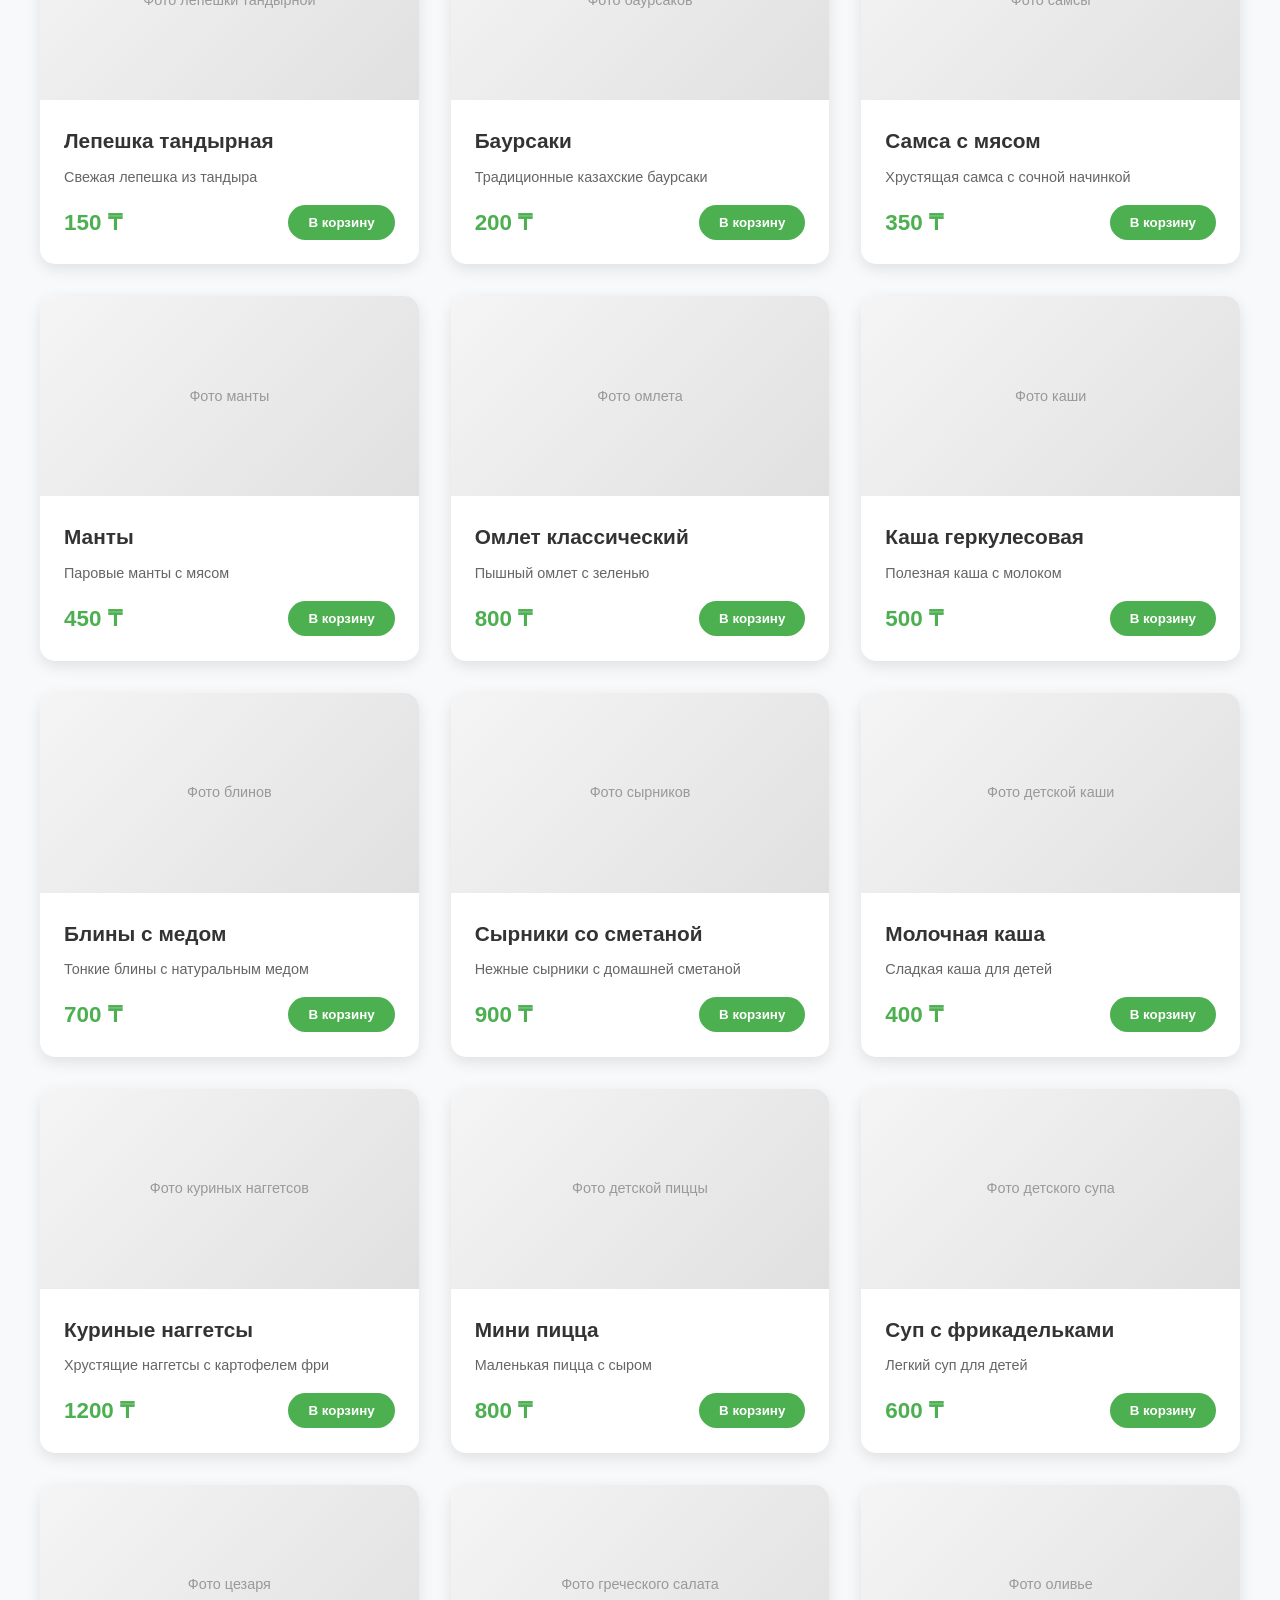
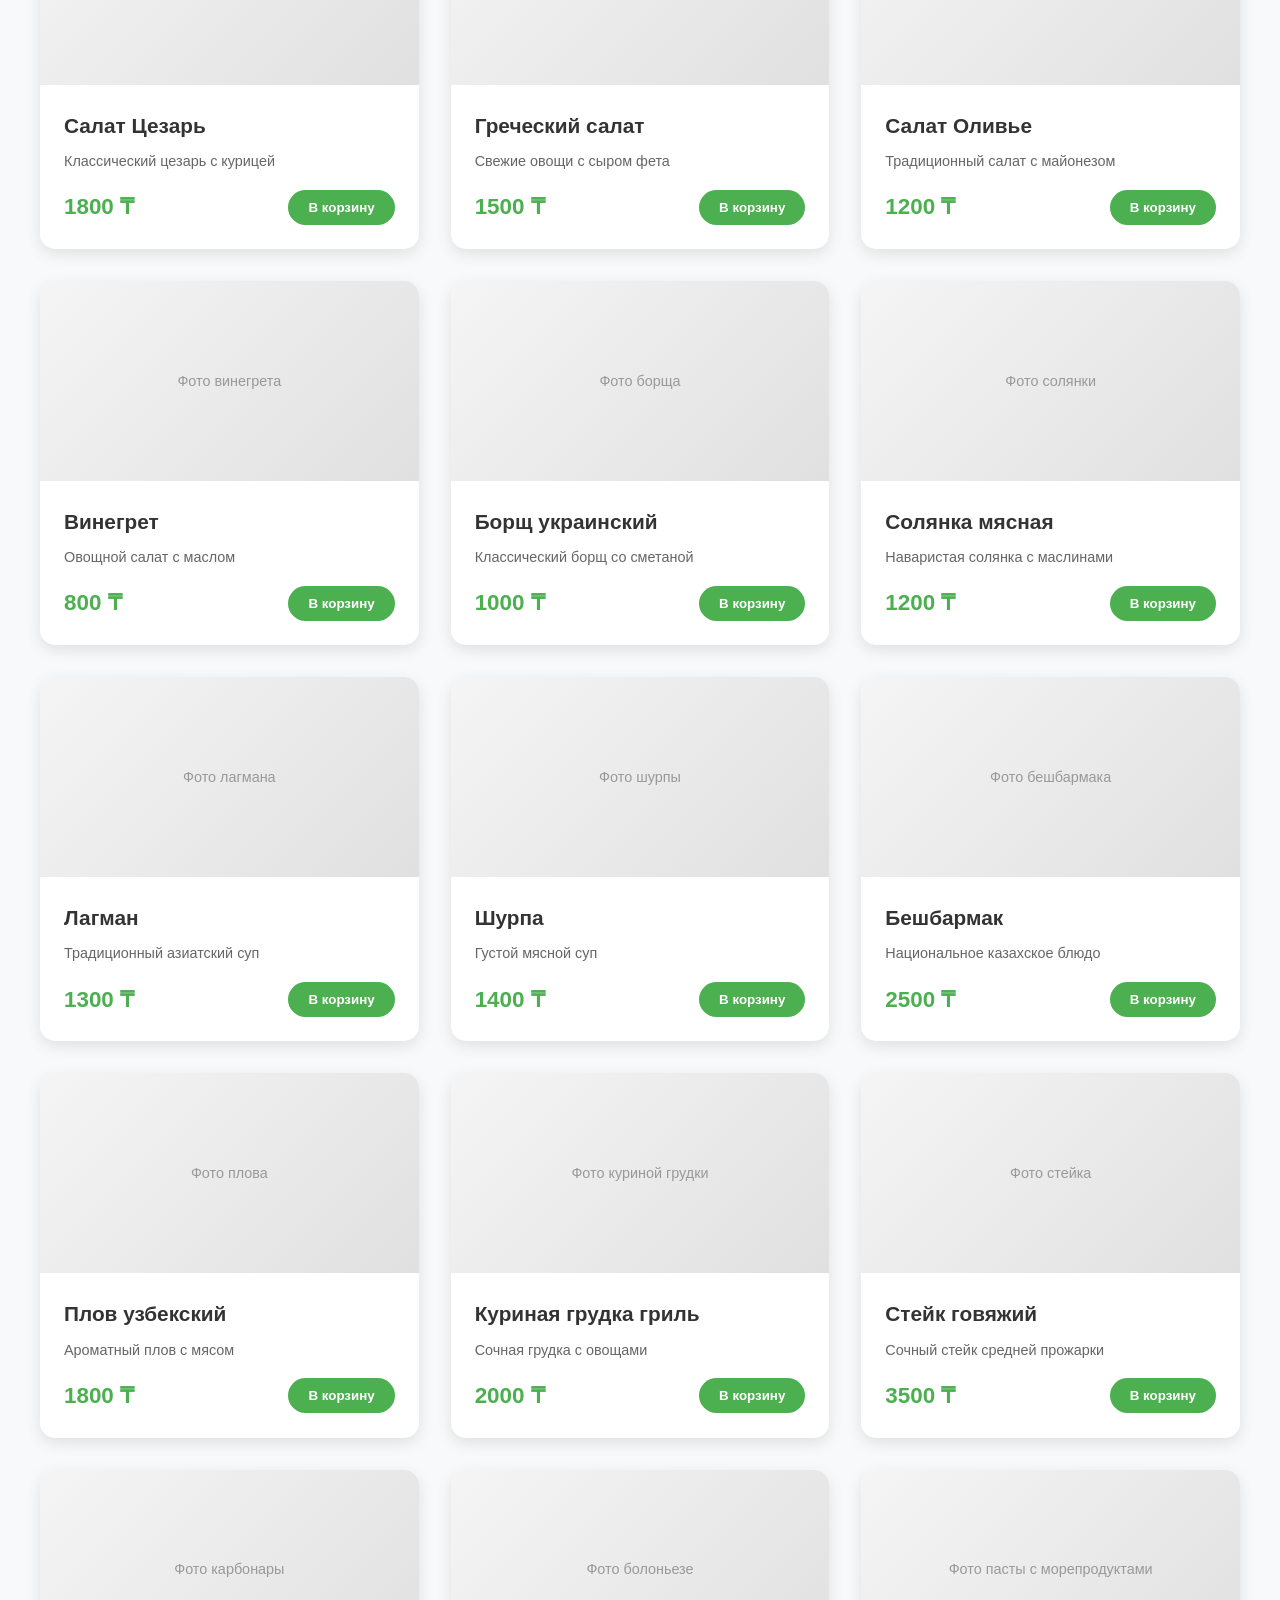
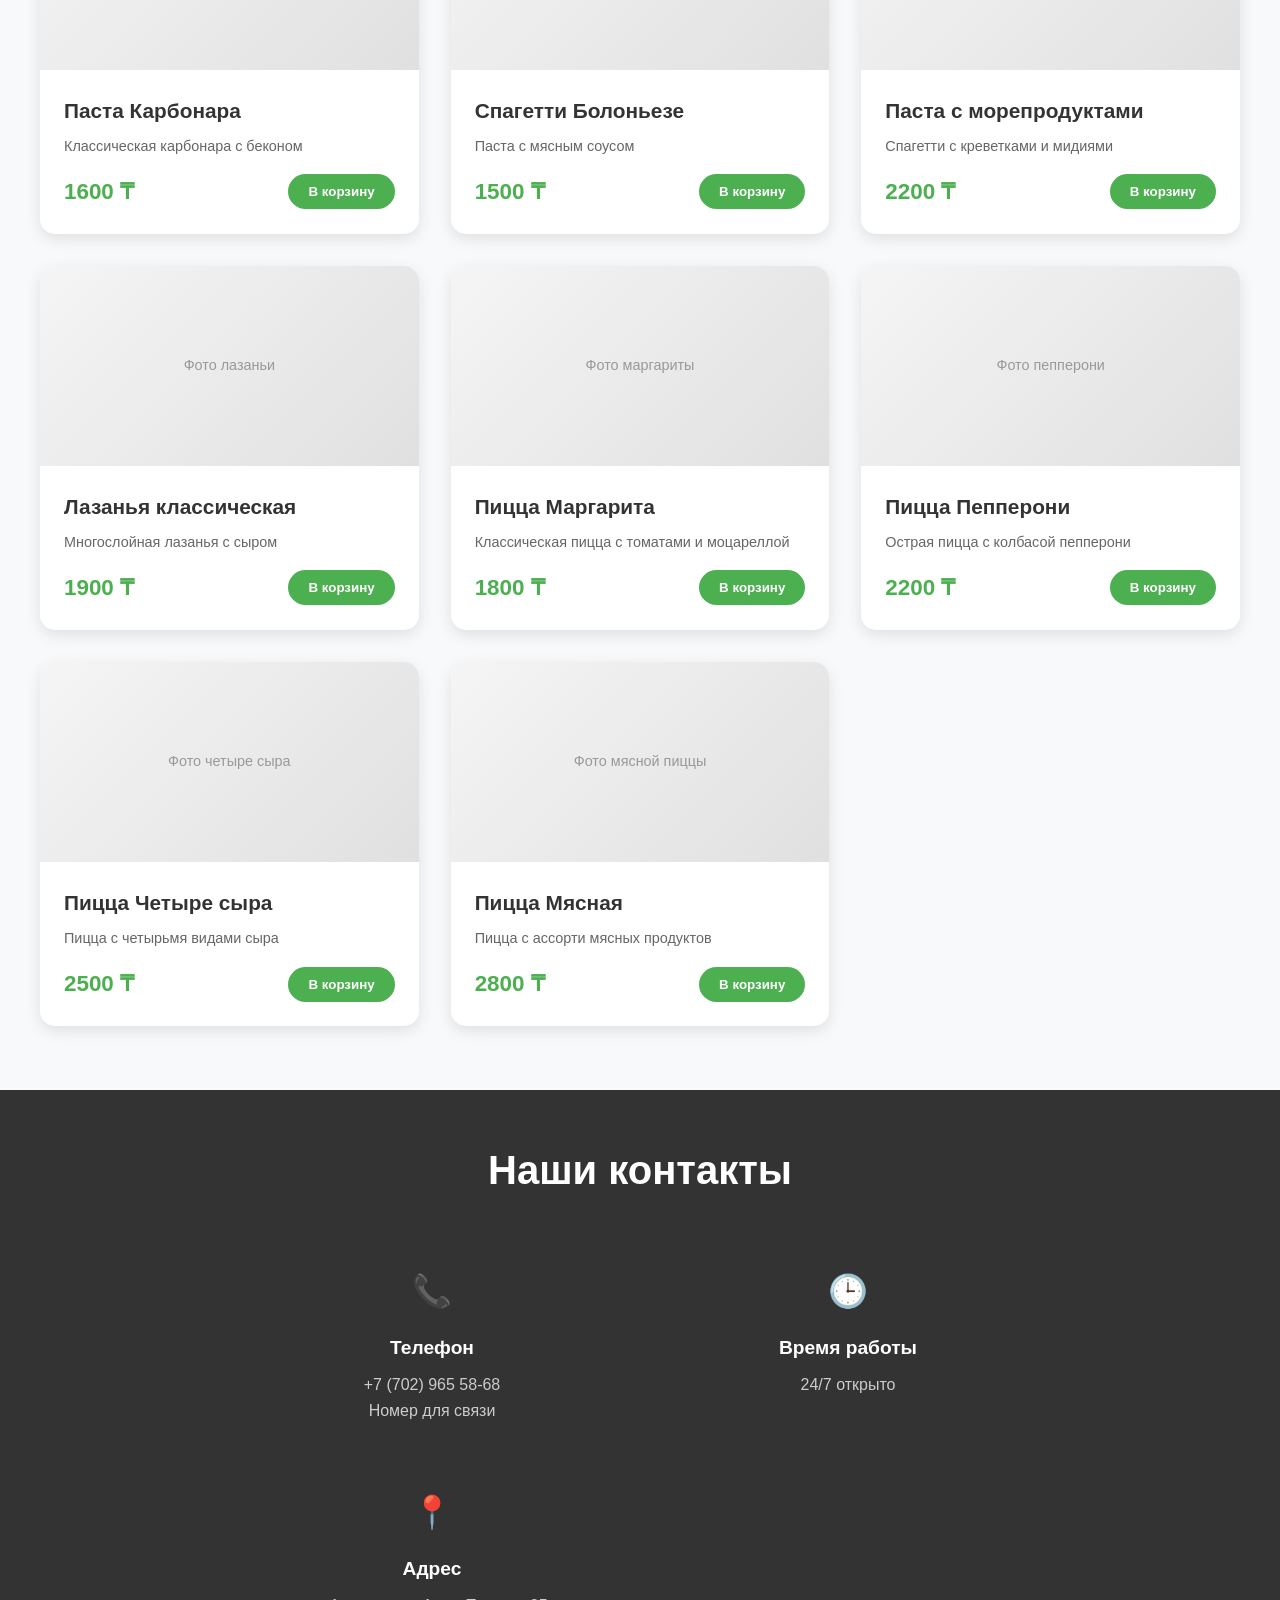
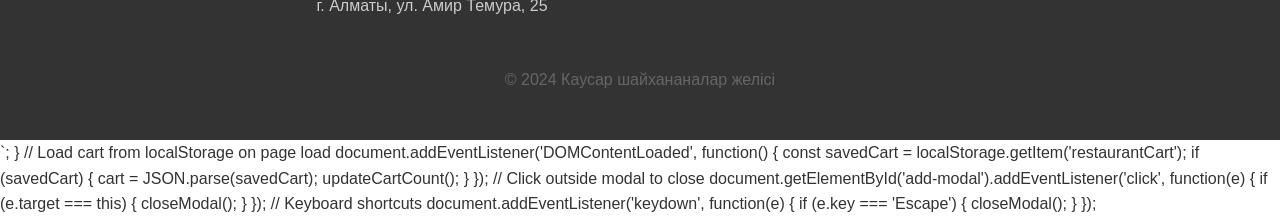
==== commit 718a8f70: "Implement restaurant website in HTML/CSS/JS Implement the restaurant website based on the provided d" ====
--- a/index.html
+++ b/index.html
@@ -136,14 +136,14 @@
             display: grid;
             grid-template-columns: repeat(auto-fit, minmax(300px, 1fr));
             gap: 2rem;
+            opacity: 1;
+            transform: translateY(0);
+            transition: all 0.5s ease;
+        }
+
+        .menu-items.hide {
             opacity: 0;
             transform: translateY(20px);
-            transition: all 0.5s ease;
-        }
-
-        .menu-items.show {
-            opacity: 1;
-            transform: translateY(0);
         }
 
         .menu-item {
@@ -152,6 +152,11 @@
             overflow: hidden;
             box-shadow: 0 5px 15px rgba(0,0,0,0.1);
             transition: all 0.3s ease;
+            display: block;
+        }
+
+        .menu-item.hidden {
+            display: none;
         }
 
         .menu-item:hover {
@@ -438,13 +443,29 @@
             scroll-behavior: smooth;
         }
 
-        /* Hide menu items initially */
-        .menu-items {
-            display: none;
-        }
-
-        .menu-items.active {
-            display: grid;
+        /* Loading animation */
+        .loading {
+            opacity: 0.7;
+            pointer-events: none;
+        }
+
+        /* Success message */
+        .success-message {
+            position: fixed;
+            top: 20px;
+            right: 20px;
+            background: #4CAF50;
+            color: white;
+            padding: 15px 20px;
+            border-radius: 8px;
+            box-shadow: 0 5px 15px rgba(76, 175, 80, 0.3);
+            z-index: 3000;
+            transform: translateX(300px);
+            transition: transform 0.3s ease;
+        }
+
+        .success-message.show {
+            transform: translateX(0);
         }
     </style>
 </head>
@@ -502,10 +523,10 @@
             </div>
 
             <!-- Menu Items -->
-            <div class="menu-items active" id="menu-items">
+            <div class="menu-items" id="menu-items">
                 <!-- Хлебные изделия -->
                 <div class="menu-item" data-category="bread">
-                    <div class="item-image">Фото хлебных изделий</div>
+                    <div class="item-image">Фото лепешки тандырной</div>
                     <div class="item-content">
                         <div class="item-name">Лепешка тандырная</div>
                         <div class="item-description">Свежая лепешка из тандыра</div>
@@ -950,43 +971,61 @@
         </div>
     </div>
 
+    <!-- Success message -->
+    <div class="success-message" id="success-message">
+        Товар добавлен в корзину!
+    </div>
+
     <script>
         let cart = [];
         let currentItem = {};
 
+        // Scroll to menu function
         function scrollToMenu() {
             document.getElementById('menu').scrollIntoView({ behavior: 'smooth' });
         }
 
         // Category filtering
-        document.querySelectorAll('.category-item').forEach(item => {
-            item.addEventListener('click', function() {
-                // Remove active class from all categories
-                document.querySelectorAll('.category-item').forEach(cat => cat.classList.remove('active'));
-                // Add active to clicked category
-                this.classList.add('active');
-
-                const category = this.dataset.category;
-                filterMenuItems(category);
+        document.addEventListener('DOMContentLoaded', function() {
+            const categoryItems = document.querySelectorAll('.category-item');
+            
+            categoryItems.forEach(item => {
+                item.addEventListener('click', function() {
+                    // Remove active class from all categories
+                    categoryItems.forEach(cat => cat.classList.remove('active'));
+                    // Add active to clicked category
+                    this.classList.add('active');
+
+                    const category = this.dataset.category;
+                    filterMenuItems(category);
+                });
             });
+
+            // Initialize with smooth animation
+            setTimeout(() => {
+                filterMenuItems('all');
+            }, 500);
         });
 
         function filterMenuItems(category) {
             const menuItems = document.querySelectorAll('.menu-item');
             const menuContainer = document.getElementById('menu-items');
             
-            menuContainer.classList.remove('show');
+            // Add loading state
+            menuContainer.classList.add('loading');
             
             setTimeout(() => {
                 menuItems.forEach(item => {
                     if (category === 'all' || item.dataset.category === category) {
-                        item.style.display = 'block';
+                        item.classList.remove('hidden');
                     } else {
-                        item.style.display = 'none';
+                        item.classList.add('hidden');
                     }
                 });
-                menuContainer.classList.add('show');
-            }, 300);
+                
+                // Remove loading state
+                menuContainer.classList.remove('loading');
+            }, 200);
         }
 
         function addToCart(name, price) {
@@ -1030,24 +1069,35 @@
             
             updateCartCount();
             closeModal();
-            
-            // Show success message
-            alert(`${currentItem.name} добавлен в корзину!`);
+            showSuccessMessage(`${currentItem.name} добавлен в корзину!`);
         }
 
         function updateCartCount() {
             const totalItems = cart.reduce((sum, item) => sum + item.quantity, 0);
             document.getElementById('cart-count').textContent = totalItems;
+            
+            // Save cart to localStorage
+            localStorage.setItem('restaurantCart', JSON.stringify(cart));
+        }
+
+        function showSuccessMessage(message) {
+            const successMessage = document.getElementById('success-message');
+            successMessage.textContent = message;
+            successMessage.classList.add('show');
+            
+            setTimeout(() => {
+                successMessage.classList.remove('show');
+            }, 3000);
         }
 
         function openCart() {
             if (cart.length === 0) {
-                alert('Корзина пуста');
+                showSuccessMessage('Корзина пуста');
                 return;
             }
             
             // Create cart window
-            const cartWindow = window.open('', '_blank', 'width=500,height=600,scrollbars=yes');
+            const cartWindow = window.open('', '_blank', 'width=500,height=600,scrollbars=yes,resizable=yes');
             cartWindow.document.write(generateCartHTML());
             cartWindow.document.close();
         }
@@ -1061,7 +1111,7 @@
                     <div class="cart-item">
                         <div class="item-info">
                             <div class="item-name">${item.name}</div>
-                            <div class="item-price">${item.price} ₸ x ${item.quantity}</div>
+                            <div class="item-price">${item.price} ₸ x ${item.quantity} = ${item.price * item.quantity} ₸</div>
                         </div>
                         <div class="item-controls">
                             <button onclick="updateCartItem(${index}, -1)">-</button>
@@ -1078,6 +1128,8 @@
                 <html>
                 <head>
                     <title>Корзина - Каусар</title>
+                    <meta charset="UTF-8">
+                    <meta name="viewport" content="width=device-width, initial-scale=1.0">
                     <style>
                         body {
                             font-family: Arial, sans-serif;
@@ -1098,6 +1150,7 @@
                             display: flex;
                             justify-content: space-between;
                             align-items: center;
+                            box-shadow: 0 2px 5px rgba(0,0,0,0.1);
                         }
                         .item-name {
                             font-weight: bold;
@@ -1105,6 +1158,12 @@
                         }
                         .item-price {
                             color: #666;
+                            font-size: 0.9rem;
+                        }
+                        .item-controls {
+                            display: flex;
+                            align-items: center;
+                            gap: 5px;
                         }
                         .item-controls button {
                             background: #4CAF50;
@@ -1114,7 +1173,11 @@
                             height: 30px;
                             border-radius: 50%;
                             cursor: pointer;
-                            margin: 0 5px;
+                            transition: all 0.3s ease;
+                        }
+                        .item-controls button:hover {
+                            background: #45a049;
+                            transform: scale(1.1);
                         }
                         .total {
                             background: #4CAF50;
@@ -1125,12 +1188,14 @@
                             font-size: 1.2rem;
                             font-weight: bold;
                             margin: 20px 0;
+                            box-shadow: 0 5px 15px rgba(76, 175, 80, 0.3);
                         }
                         .order-form {
                             background: white;
                             padding: 20px;
                             border-radius: 8px;
                             margin-top: 20px;
+                            box-shadow: 0 2px 10px rgba(0,0,0,0.1);
                         }
                         .form-group {
                             margin-bottom: 15px;
@@ -1139,13 +1204,19 @@
                             display: block;
                             margin-bottom: 5px;
                             font-weight: bold;
-                        }
-                        .form-group input {
+                            color: #333;
+                        }
+                        .form-group input, .form-group textarea {
                             width: 100%;
                             padding: 10px;
                             border: 2px solid #ddd;
                             border-radius: 5px;
                             font-size: 1rem;
+                            transition: border-color 0.3s ease;
+                        }
+                        .form-group input:focus, .form-group textarea:focus {
+                            outline: none;
+                            border-color: #4CAF50;
                         }
                         .order-btn {
                             background: #4CAF50;
@@ -1157,88 +1228,184 @@
                             cursor: pointer;
                             width: 100%;
                             margin-top: 10px;
+                            transition: all 0.3s ease;
                         }
                         .order-btn:hover {
                             background: #45a049;
+                            transform: translateY(-2px);
+                            box-shadow: 0 5px 15px rgba(76, 175, 80, 0.4);
+                        }
+                        .empty-cart {
+                            text-align: center;
+                            color: #666;
+                            font-size: 1.2rem;
+                            margin: 50px 0;
+                        }
+                        @media (max-width: 480px) {
+                            body {
+                                padding: 10px;
+                            }
+                            .cart-item {
+                                flex-direction: column;
+                                gap: 10px;
+                            }
+                            .item-controls {
+                                justify-content: center;
+                            }
                         }
                     </style>
                 </head>
                 <body>
                     <h1 class="cart-header">🛒 Ваш заказ</h1>
-                    <div class="cart-items">
-                        ${cartItems}
-                    </div>
-                    <div class="total">
-                        Итого: ${total} ₸
-                    </div>
                     
-                    <div class="order-form">
-                        <h3>Оформление заказа</h3>
-                        <div class="form-group">
-                            <label>Ваше имя:</label>
-                            <input type="text" id="customer-name" required>
-                        </div>
-                        <div class="form-group">
-                            <label>Номер телефона:</label>
-                            <input type="tel" id="customer-phone" required>
-                        </div>
-                        <button class="order-btn" onclick="submitOrder()">Оформить заказ</button>
-                    </div>
+                    ${cart.length > 0 ? `
+                        <div class="cart-items">
+                            ${cartItems}
+                        </div>
+                        <div class="total">
+                            Итого: ${total.toLocaleString()} ₸
+                        </div>
+                        
+                        <div class="order-form">
+                            <h3>Оформление заказа</h3>
+                            <div class="form-group">
+                                <label>Ваше имя:</label>
+                                <input type="text" id="customer-name" required placeholder="Введите ваше имя">
+                            </div>
+                            <div class="form-group">
+                                <label>Номер телефона:</label>
+                                <input type="tel" id="customer-phone" required placeholder="+7 (___) ___-__-__">
+                            </div>
+                            <div class="form-group">
+                                <label>Адрес доставки:</label>
+                                <textarea id="customer-address" rows="3" placeholder="Укажите адрес доставки"></textarea>
+                            </div>
+                            <div class="form-group">
+                                <label>Комментарий к заказу:</label>
+                                <textarea id="order-comment" rows="2" placeholder="Дополнительные пожелания"></textarea>
+                            </div>
+                            <button class="order-btn" onclick="submitOrder()">Оформить заказ</button>
+                        </div>
+                    ` : `
+                        <div class="empty-cart">
+                            Корзина пуста
+                        </div>
+                    `}
 
                     <script>
                         let cartData = ${JSON.stringify(cart)};
                         
                         function updateCartItem(index, delta) {
-                            cartData[index].quantity += delta;
-                            if (cartData[index].quantity <= 0) {
-                                cartData.splice(index, 1);
+                            if (cartData[index]) {
+                                cartData[index].quantity += delta;
+                                if (cartData[index].quantity <= 0) {
+                                    cartData.splice(index, 1);
+                                }
+                                window.opener.cart = cartData;
+                                window.opener.updateCartCount();
+                                location.reload();
                             }
-                            window.opener.cart = cartData;
-                            window.opener.updateCartCount();
-                            location.reload();
                         }
                         
                         function removeCartItem(index) {
-                            cartData.splice(index, 1);
-                            window.opener.cart = cartData;
-                            window.opener.updateCartCount();
-                            location.reload();
+                            if (cartData[index]) {
+                                cartData.splice(index, 1);
+                                window.opener.cart = cartData;
+                                window.opener.updateCartCount();
+                                location.reload();
+                            }
                         }
                         
                         function submitOrder() {
-                            const name = document.getElementById('customer-name').value;
-                            const phone = document.getElementById('customer-phone').value;
+                            const name = document.getElementById('customer-name').value.trim();
+                            const phone = document.getElementById('customer-phone').value.trim();
+                            const address = document.getElementById('customer-address').value.trim();
+                            const comment = document.getElementById('order-comment').value.trim();
                             
                             if (!name || !phone) {
-                                alert('Пожалуйста, заполните все поля');
+                                alert('Пожалуйста, заполните обязательные поля (имя и телефон)');
                                 return;
                             }
                             
-                            const orderText = 'Новый заказ!\\n' +
-                                'Имя: ' + name + '\\n' +
-                                'Телефон: ' + phone + '\\n\\n' +
-                                'Заказ:\\n' + 
-                                cartData.map(item => '- ' + item.name + ': ' + item.quantity + ' шт. x ' + item.price + ' ₸ = ' + (item.quantity * item.price) + ' ₸').join('\\n') +
-                                '\\n\\nИтого: ' + cartData.reduce((sum, item) => sum + (item.price * item.quantity), 0) + ' ₸';
+                            const orderText = 'Новый заказ из ресторана Каусар!\\n\\n' +
+                                'Клиент: ' + name + '\\n' +
+                                'Телефон: ' + phone + '\\n' +
+                                (address ? 'Адрес: ' + address + '\\n' : '') +
+                                (comment ? 'Комментарий: ' + comment + '\\n' : '') +
+                                '\\nЗаказ:\\n' + 
+                                cartData.map(item => '• ' + item.name + ': ' + item.quantity + ' шт. × ' + item.price + ' ₸ = ' + (item.quantity * item.price) + ' ₸').join('\\n') +
+                                '\\n\\n💰 Итого: ' + cartData.reduce((sum, item) => sum + (item.price * item.quantity), 0).toLocaleString() + ' ₸';
                             
-                            // Здесь можно добавить отправку в Telegram бот
-                            alert('Заказ оформлен!\\n\\n' + orderText);
+                            // Copy to clipboard
+                            navigator.clipboard.writeText(orderText).then(() => {
+                                alert('Заказ скопирован в буфер обмена!\\n\\nВы можете отправить его через любой мессенджер:\\n• WhatsApp: +7 (702) 965 58-68\\n• Telegram\\n• SMS');
+                            }).catch(() => {
+                                alert('Заказ сформирован!\\n\\n' + orderText + '\\n\\nСкопируйте этот текст и отправьте на номер:\\n+7 (702) 965 58-68');
+                            });
                             
-                            // Очистить корзину
+                            // Clear cart
                             window.opener.cart = [];
                             window.opener.updateCartCount();
-                            window.close();
-                        }
+                            
+                            setTimeout(() => {
+                                window.close();
+                            }, 2000);
+                        }
+                        
+                        // Phone number formatting
+                        document.getElementById('customer-phone').addEventListener('input', function(e) {
+                            let value = e.target.value.replace(/\D/g, '');
+                            if (value.length > 0 && value[0] !== '7') {
+                                value = '7' + value;
+                            }
+                            
+                            let formattedValue = '';
+                            if (value.length > 0) {
+                                formattedValue = '+7';
+                                if (value.length > 1) {
+                                    formattedValue += ' (' + value.substring(1, 4);
+                                }
+                                if (value.length > 4) {
+                                    formattedValue += ') ' + value.substring(4, 7);
+                                }
+                                if (value.length > 7) {
+                                    formattedValue += '-' + value.substring(7, 9);
+                                }
+                                if (value.length > 9) {
+                                    formattedValue += '-' + value.substring(9, 11);
+                                }
+                            }
+                            
+                            e.target.value = formattedValue;
+                        });
                     </script>
                 </body>
                 </html>
             `;
         }
 
-        // Initialize
-        setTimeout(() => {
-            document.getElementById('menu-items').classList.add('show');
-        }, 500);
+        // Load cart from localStorage on page load
+        document.addEventListener('DOMContentLoaded', function() {
+            const savedCart = localStorage.getItem('restaurantCart');
+            if (savedCart) {
+                cart = JSON.parse(savedCart);
+                updateCartCount();
+            }
+        });
+
+        // Click outside modal to close
+        document.getElementById('add-modal').addEventListener('click', function(e) {
+            if (e.target === this) {
+                closeModal();
+            }
+        });
+
+        // Keyboard shortcuts
+        document.addEventListener('keydown', function(e) {
+            if (e.key === 'Escape') {
+                closeModal();
+            }
+        });
     </script>
 </body>
 </html>
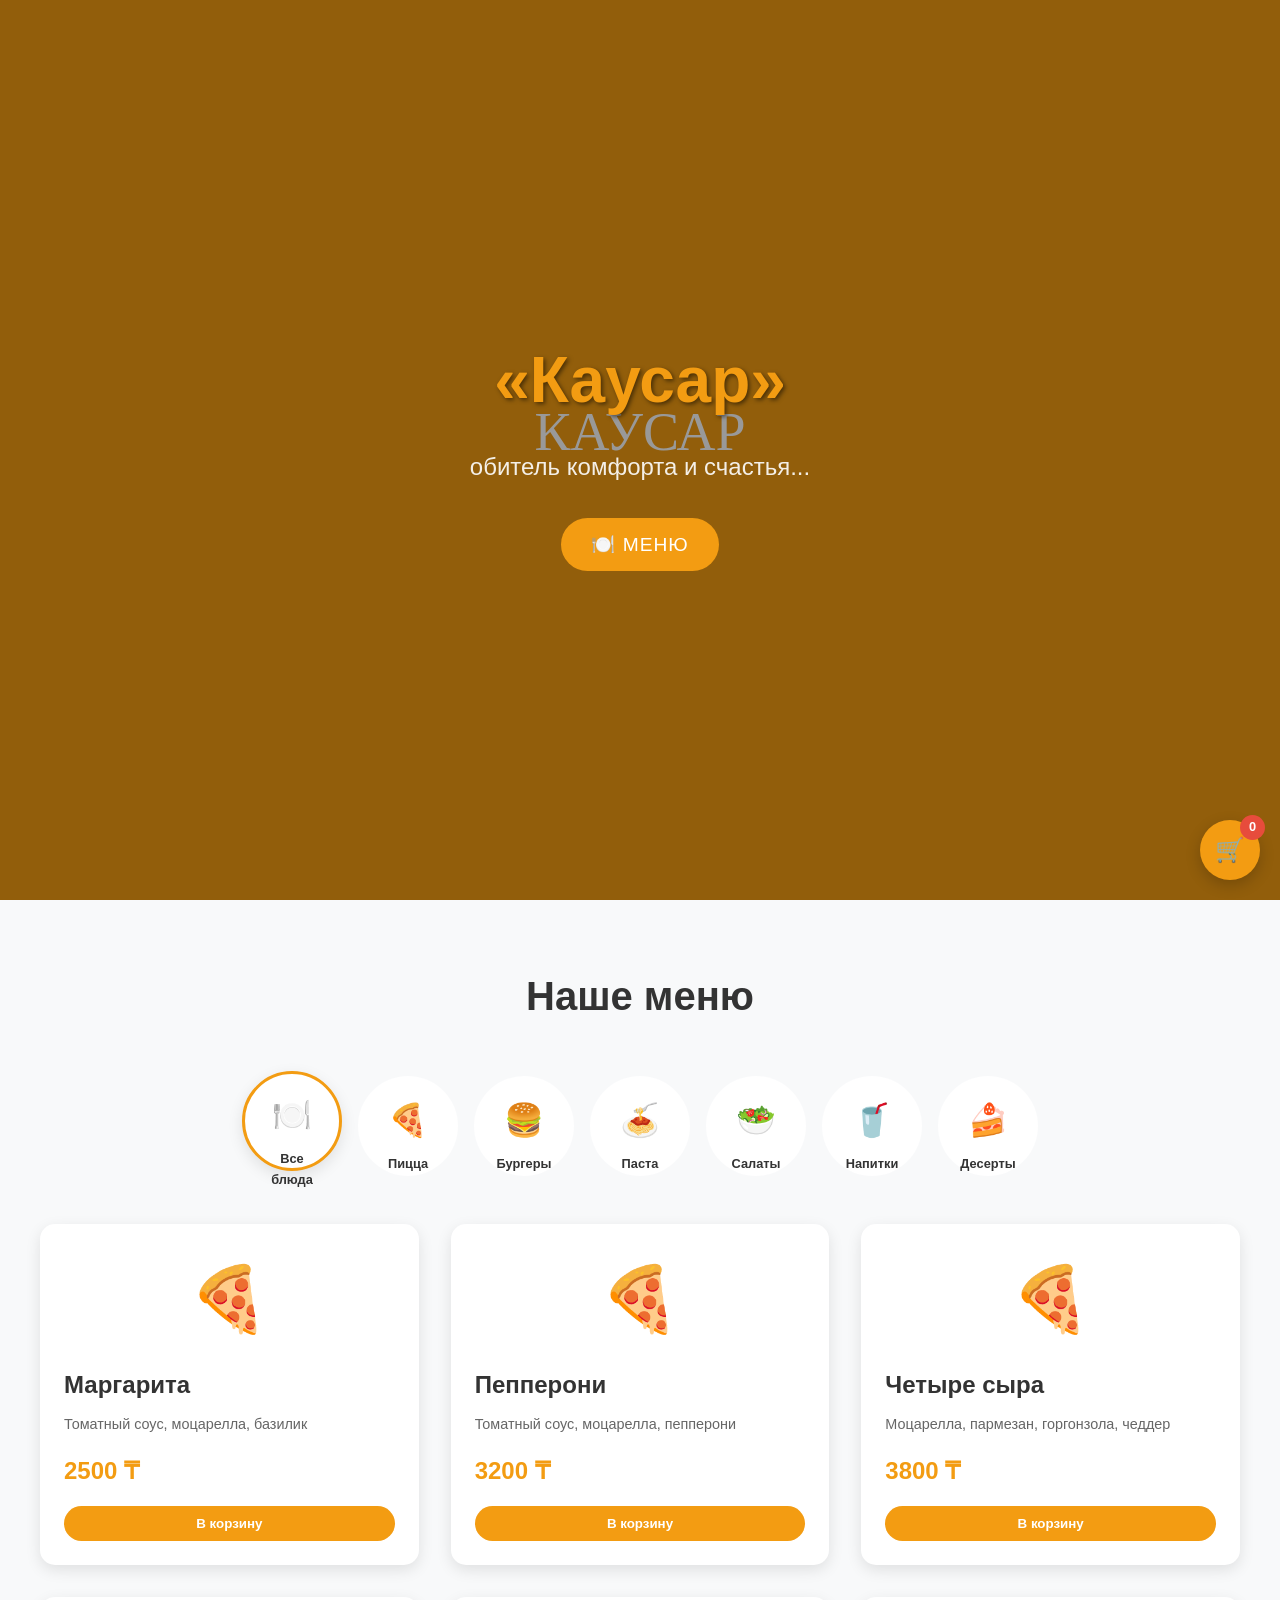
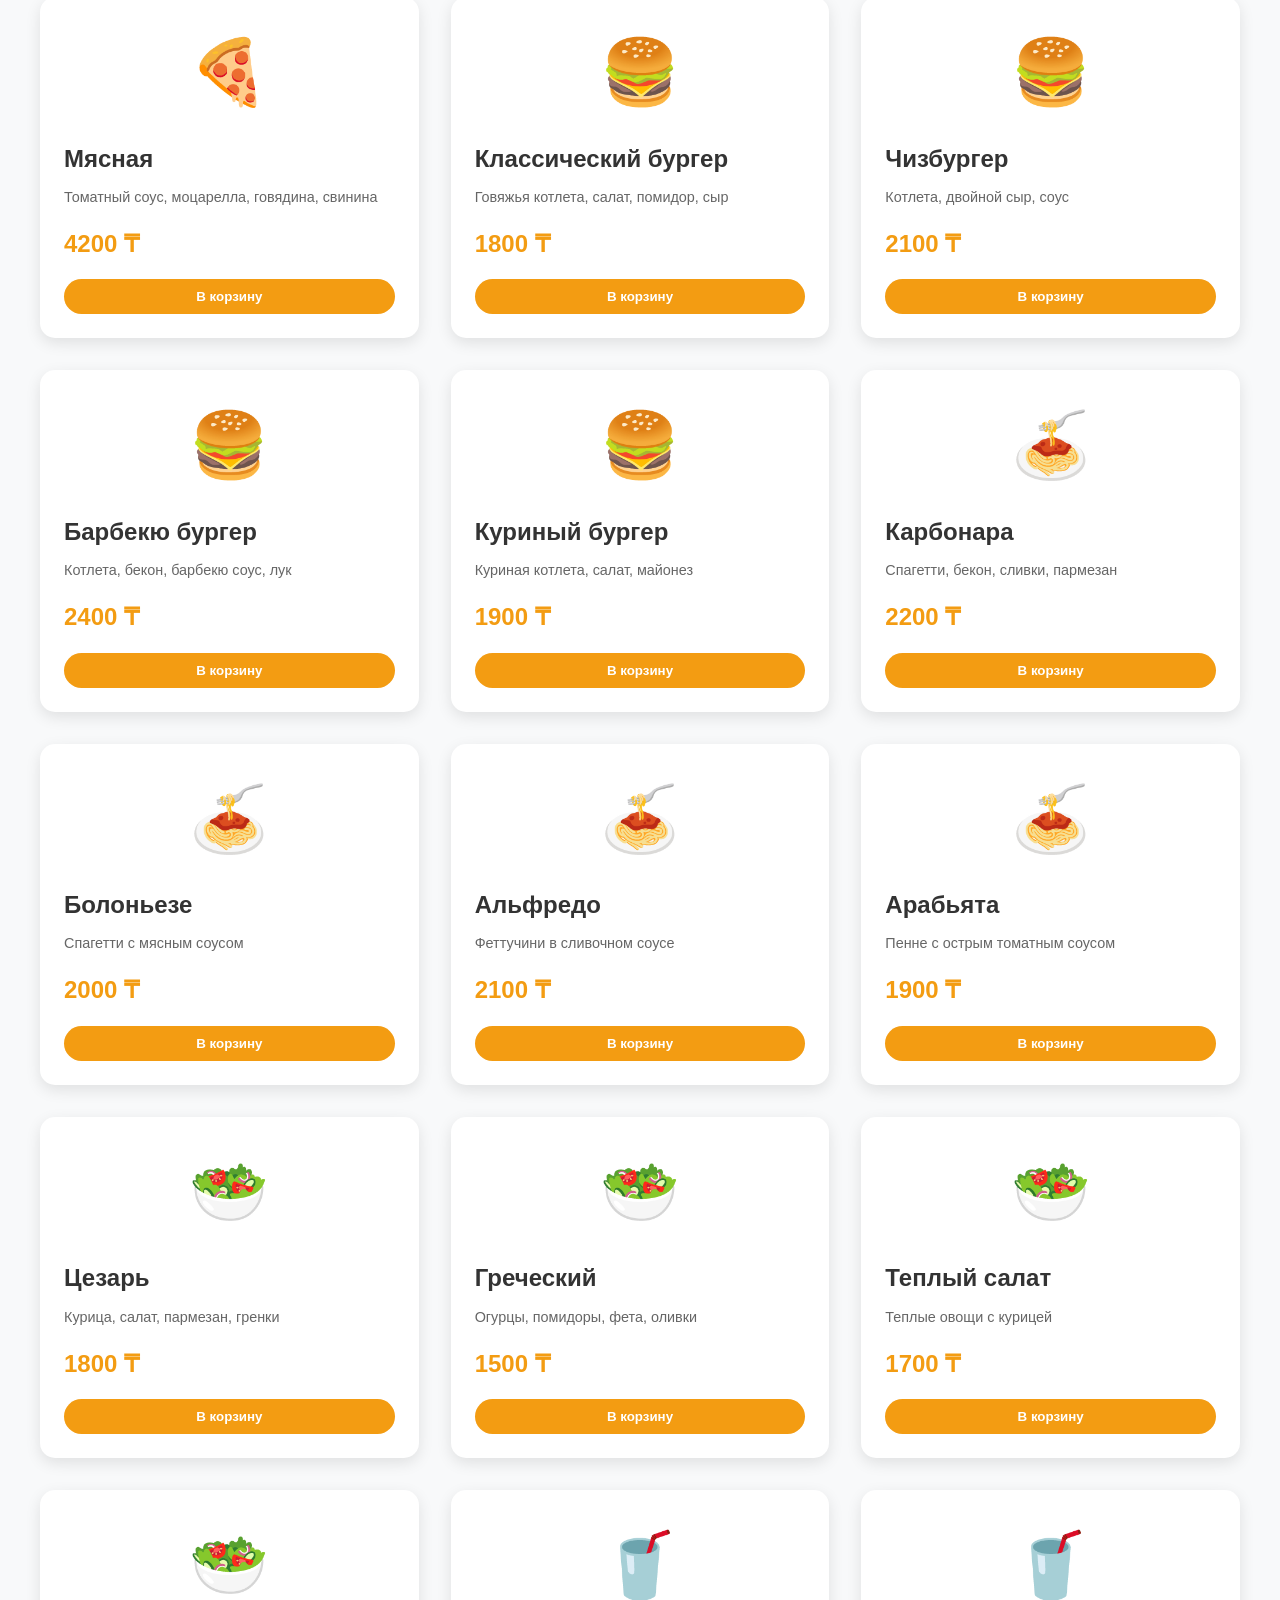
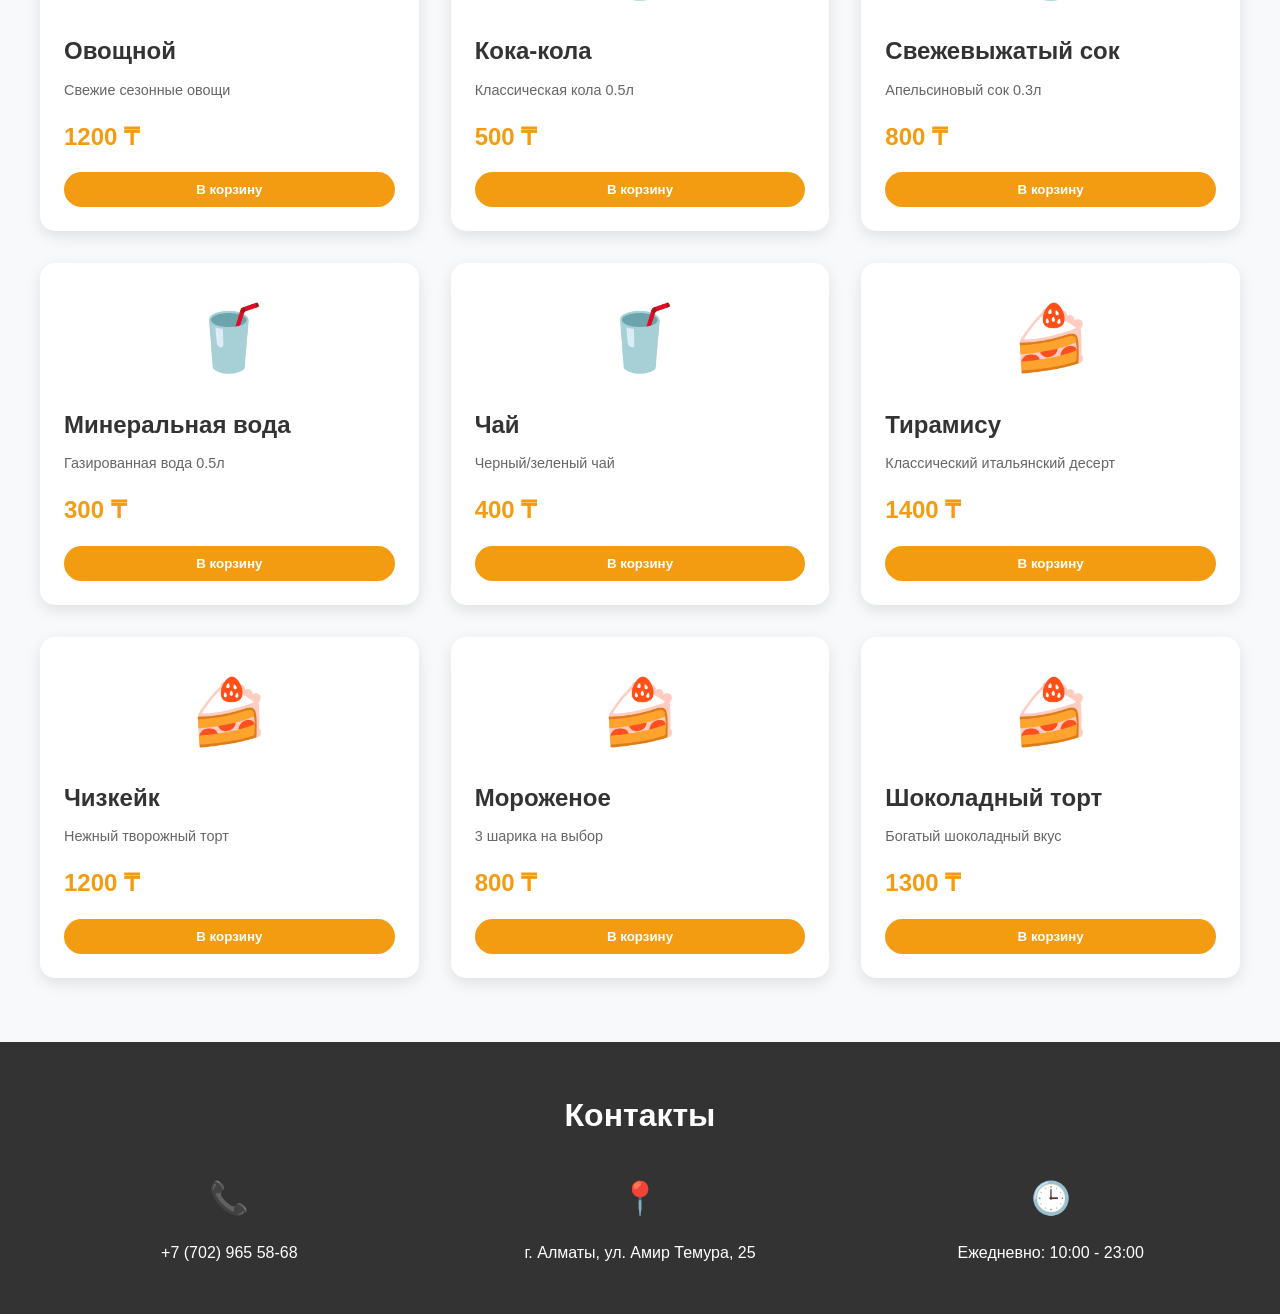
==== commit 600578bc: "Refactor: Separate HTML/CSS/JS for cart page Separate the cart page into its own HTML, CSS, and JS f" ====
--- a/index.html
+++ b/index.html
@@ -4,915 +4,283 @@
 <head>
     <meta charset="UTF-8">
     <meta name="viewport" content="width=device-width, initial-scale=1.0">
-    <title>Каусар - Обитель комфорта и счастья</title>
-    <style>
-        * {
-            margin: 0;
-            padding: 0;
-            box-sizing: border-box;
-        }
-
-        body {
-            font-family: 'Arial', sans-serif;
-            line-height: 1.6;
-            color: #333;
-            overflow-x: hidden;
-        }
-
-        /* Hero Section */
-        .hero {
-            height: 100vh;
-            background: linear-gradient(rgba(0,0,0,0.5), rgba(0,0,0,0.5)), url('data:image/svg+xml,<svg xmlns="http://www.w3.org/2000/svg" viewBox="0 0 1200 800"><rect fill="%23f5f5f5" width="1200" height="800"/><text x="600" y="400" text-anchor="middle" font-size="48" fill="%23666">Фоновое изображение ресторана</text></svg>');
-            background-size: cover;
-            background-position: center;
-            display: flex;
-            flex-direction: column;
-            justify-content: center;
-            align-items: center;
-            text-align: center;
-            color: white;
-            position: relative;
-        }
-
-        .logo {
-            font-size: 4rem;
-            color: #4CAF50;
-            margin-bottom: 1rem;
-            text-shadow: 2px 2px 4px rgba(0,0,0,0.5);
-            font-weight: bold;
-            font-style: italic;
-        }
-
-        .tagline {
-            font-size: 1.5rem;
-            margin-bottom: 2rem;
-            text-shadow: 1px 1px 2px rgba(0,0,0,0.5);
-        }
-
-        .menu-btn {
-            background: #4CAF50;
-            color: white;
-            padding: 15px 40px;
-            border: none;
-            border-radius: 50px;
-            font-size: 1.2rem;
-            cursor: pointer;
-            transition: all 0.3s ease;
-            text-transform: uppercase;
-            letter-spacing: 1px;
-        }
-
-        .menu-btn:hover {
-            background: #45a049;
-            transform: translateY(-2px);
-            box-shadow: 0 5px 15px rgba(76, 175, 80, 0.4);
-        }
-
-        /* Categories Section */
-        .categories {
-            padding: 4rem 2rem;
-            background: #f8f9fa;
-        }
-
-        .container {
-            max-width: 1200px;
-            margin: 0 auto;
-        }
-
-        .section-title {
-            text-align: center;
-            font-size: 2.5rem;
-            color: #333;
-            margin-bottom: 3rem;
-        }
-
-        .categories-grid {
-            display: grid;
-            grid-template-columns: repeat(auto-fit, minmax(150px, 1fr));
-            gap: 2rem;
-            margin-bottom: 4rem;
-        }
-
-        .category-item {
-            text-align: center;
-            cursor: pointer;
-            transition: all 0.3s ease;
-        }
-
-        .category-item:hover {
-            transform: translateY(-5px);
-        }
-
-        .category-icon {
-            width: 120px;
-            height: 120px;
-            border-radius: 50%;
-            background: linear-gradient(135deg, #4CAF50, #45a049);
-            display: flex;
-            align-items: center;
-            justify-content: center;
-            margin: 0 auto 1rem;
-            color: white;
-            font-size: 2rem;
-            font-weight: bold;
-            transition: all 0.3s ease;
-            border: 4px solid #4CAF50;
-        }
-
-        .category-item.active .category-icon,
-        .category-item:hover .category-icon {
-            background: linear-gradient(135deg, #45a049, #4CAF50);
-            box-shadow: 0 5px 20px rgba(76, 175, 80, 0.4);
-        }
-
-        .category-name {
-            font-size: 1.1rem;
-            font-weight: bold;
-            color: #333;
-        }
-
-        /* Menu Items */
-        .menu-items {
-            display: grid;
-            grid-template-columns: repeat(auto-fit, minmax(300px, 1fr));
-            gap: 2rem;
-            opacity: 1;
-            transform: translateY(0);
-            transition: all 0.5s ease;
-        }
-
-        .menu-items.hide {
-            opacity: 0;
-            transform: translateY(20px);
-        }
-
-        .menu-item {
-            background: white;
-            border-radius: 15px;
-            overflow: hidden;
-            box-shadow: 0 5px 15px rgba(0,0,0,0.1);
-            transition: all 0.3s ease;
-            display: block;
-        }
-
-        .menu-item.hidden {
-            display: none;
-        }
-
-        .menu-item:hover {
-            transform: translateY(-5px);
-            box-shadow: 0 10px 30px rgba(0,0,0,0.15);
-        }
-
-        .item-image {
-            width: 100%;
-            height: 200px;
-            background: linear-gradient(135deg, #f5f5f5, #e0e0e0);
-            display: flex;
-            align-items: center;
-            justify-content: center;
-            color: #999;
-            font-size: 0.9rem;
-        }
-
-        .item-content {
-            padding: 1.5rem;
-        }
-
-        .item-name {
-            font-size: 1.3rem;
-            font-weight: bold;
-            color: #333;
-            margin-bottom: 0.5rem;
-        }
-
-        .item-description {
-            color: #666;
-            margin-bottom: 1rem;
-            font-size: 0.9rem;
-        }
-
-        .item-footer {
-            display: flex;
-            justify-content: space-between;
-            align-items: center;
-        }
-
-        .item-price {
-            font-size: 1.4rem;
-            font-weight: bold;
-            color: #4CAF50;
-        }
-
-        .add-to-cart {
-            background: #4CAF50;
-            color: white;
-            border: none;
-            padding: 10px 20px;
-            border-radius: 25px;
-            cursor: pointer;
-            font-weight: bold;
-            transition: all 0.3s ease;
-        }
-
-        .add-to-cart:hover {
-            background: #45a049;
-            transform: scale(1.05);
-        }
-
-        /* Cart Button */
-        .cart-btn {
-            position: fixed;
-            bottom: 20px;
-            right: 20px;
-            background: #4CAF50;
-            color: white;
-            border: none;
-            width: 60px;
-            height: 60px;
-            border-radius: 50%;
-            font-size: 1.5rem;
-            cursor: pointer;
-            box-shadow: 0 5px 20px rgba(76, 175, 80, 0.4);
-            transition: all 0.3s ease;
-            z-index: 1000;
-        }
-
-        .cart-btn:hover {
-            transform: scale(1.1);
-            background: #45a049;
-        }
-
-        .cart-count {
-            position: absolute;
-            top: -5px;
-            right: -5px;
-            background: #f44336;
-            color: white;
-            border-radius: 50%;
-            width: 25px;
-            height: 25px;
-            display: flex;
-            align-items: center;
-            justify-content: center;
-            font-size: 0.8rem;
-            font-weight: bold;
-        }
-
-        /* Modal */
-        .modal {
-            display: none;
-            position: fixed;
-            top: 0;
-            left: 0;
-            width: 100%;
-            height: 100%;
-            background: rgba(0,0,0,0.8);
-            z-index: 2000;
-            opacity: 0;
-            transition: opacity 0.3s ease;
-        }
-
-        .modal.show {
-            display: flex;
-            align-items: center;
-            justify-content: center;
-            opacity: 1;
-        }
-
-        .modal-content {
-            background: white;
-            padding: 2rem;
-            border-radius: 15px;
-            max-width: 400px;
-            width: 90%;
-            transform: scale(0.8);
-            transition: transform 0.3s ease;
-        }
-
-        .modal.show .modal-content {
-            transform: scale(1);
-        }
-
-        .modal-header {
-            text-align: center;
-            margin-bottom: 1.5rem;
-        }
-
-        .modal-title {
-            font-size: 1.5rem;
-            color: #333;
-            margin-bottom: 0.5rem;
-        }
-
-        .quantity-control {
-            display: flex;
-            align-items: center;
-            justify-content: center;
-            gap: 1rem;
-            margin: 1.5rem 0;
-        }
-
-        .qty-btn {
-            background: #4CAF50;
-            color: white;
-            border: none;
-            width: 40px;
-            height: 40px;
-            border-radius: 50%;
-            font-size: 1.2rem;
-            cursor: pointer;
-            transition: all 0.3s ease;
-        }
-
-        .qty-btn:hover {
-            background: #45a049;
-        }
-
-        .qty-input {
-            width: 60px;
-            text-align: center;
-            border: 2px solid #ddd;
-            border-radius: 5px;
-            padding: 10px;
-            font-size: 1.1rem;
-        }
-
-        .modal-buttons {
-            display: flex;
-            gap: 1rem;
-            margin-top: 2rem;
-        }
-
-        .btn {
-            flex: 1;
-            padding: 12px;
-            border: none;
-            border-radius: 8px;
-            font-size: 1rem;
-            cursor: pointer;
-            transition: all 0.3s ease;
-        }
-
-        .btn-primary {
-            background: #4CAF50;
-            color: white;
-        }
-
-        .btn-primary:hover {
-            background: #45a049;
-        }
-
-        .btn-secondary {
-            background: #ddd;
-            color: #333;
-        }
-
-        .btn-secondary:hover {
-            background: #ccc;
-        }
-
-        /* Contacts */
-        .contacts {
-            background: #333;
-            color: white;
-            padding: 3rem 2rem;
-            text-align: center;
-        }
-
-        .contact-info {
-            display: grid;
-            grid-template-columns: repeat(auto-fit, minmax(250px, 1fr));
-            gap: 2rem;
-            max-width: 800px;
-            margin: 0 auto;
-        }
-
-        .contact-item {
-            padding: 1rem;
-        }
-
-        .contact-icon {
-            font-size: 2rem;
-            color: #4CAF50;
-            margin-bottom: 1rem;
-        }
-
-        .contact-title {
-            font-size: 1.2rem;
-            font-weight: bold;
-            margin-bottom: 0.5rem;
-        }
-
-        .contact-text {
-            color: #ccc;
-        }
-
-        /* Responsive */
-        @media (max-width: 768px) {
-            .logo {
-                font-size: 2.5rem;
-            }
-
-            .tagline {
-                font-size: 1.2rem;
-            }
-
-            .categories-grid {
-                grid-template-columns: repeat(3, 1fr);
-                gap: 1rem;
-            }
-
-            .category-icon {
-                width: 80px;
-                height: 80px;
-                font-size: 1.5rem;
-            }
-
-            .menu-items {
-                grid-template-columns: 1fr;
-            }
-
-            .section-title {
-                font-size: 2rem;
-            }
-        }
-
-        /* Smooth scrolling */
-        html {
-            scroll-behavior: smooth;
-        }
-
-        /* Loading animation */
-        .loading {
-            opacity: 0.7;
-            pointer-events: none;
-        }
-
-        /* Success message */
-        .success-message {
-            position: fixed;
-            top: 20px;
-            right: 20px;
-            background: #4CAF50;
-            color: white;
-            padding: 15px 20px;
-            border-radius: 8px;
-            box-shadow: 0 5px 15px rgba(76, 175, 80, 0.3);
-            z-index: 3000;
-            transform: translateX(300px);
-            transition: transform 0.3s ease;
-        }
-
-        .success-message.show {
-            transform: translateX(0);
-        }
-    </style>
+    <title>Каусар - Ресторан</title>
+    <link rel="stylesheet" href="styles.css">
 </head>
 <body>
     <!-- Hero Section -->
     <section class="hero">
-        <div class="logo">«Каусар»</div>
-        <div class="tagline">обитель комфорта и счастья...</div>
-        <button class="menu-btn" onclick="scrollToMenu()">🍽️ Меню</button>
+        <div class="hero-content">
+            <h1 class="logo">«Каусар»</h1>
+            <p class="tagline">обитель комфорта и счастья...</p>
+            <button class="menu-btn" onclick="scrollToMenu()">🍽️ Меню</button>
+        </div>
     </section>
 
-    <!-- Categories Section -->
-    <section class="categories" id="menu">
+    <!-- Menu Section -->
+    <section class="menu-section" id="menu">
         <div class="container">
             <h2 class="section-title">Наше меню</h2>
             
             <!-- Categories -->
-            <div class="categories-grid">
+            <div class="categories">
                 <div class="category-item active" data-category="all">
                     <div class="category-icon">🍽️</div>
-                    <div class="category-name">Все блюда</div>
-                </div>
-                <div class="category-item" data-category="bread">
-                    <div class="category-icon">🥖</div>
-                    <div class="category-name">Хлебные изделия</div>
-                </div>
-                <div class="category-item" data-category="breakfast">
-                    <div class="category-icon">🍳</div>
-                    <div class="category-name">Завтраки</div>
-                </div>
-                <div class="category-item" data-category="kids">
-                    <div class="category-icon">🧒</div>
-                    <div class="category-name">Детское меню</div>
+                    <span>Все блюда</span>
+                </div>
+                <div class="category-item" data-category="pizza">
+                    <div class="category-icon">🍕</div>
+                    <span>Пицца</span>
+                </div>
+                <div class="category-item" data-category="burgers">
+                    <div class="category-icon">🍔</div>
+                    <span>Бургеры</span>
+                </div>
+                <div class="category-item" data-category="pasta">
+                    <div class="category-icon">🍝</div>
+                    <span>Паста</span>
                 </div>
                 <div class="category-item" data-category="salads">
                     <div class="category-icon">🥗</div>
-                    <div class="category-name">Салаты</div>
-                </div>
-                <div class="category-item" data-category="soups">
-                    <div class="category-icon">🍲</div>
-                    <div class="category-name">Первые блюда</div>
-                </div>
-                <div class="category-item" data-category="mains">
-                    <div class="category-icon">🍖</div>
-                    <div class="category-name">Вторые блюда</div>
-                </div>
-                <div class="category-item" data-category="pasta">
-                    <div class="category-icon">🍝</div>
-                    <div class="category-name">Паста</div>
-                </div>
-                <div class="category-item" data-category="pizza">
-                    <div class="category-icon">🍕</div>
-                    <div class="category-name">Пицца</div>
+                    <span>Салаты</span>
+                </div>
+                <div class="category-item" data-category="drinks">
+                    <div class="category-icon">🥤</div>
+                    <span>Напитки</span>
+                </div>
+                <div class="category-item" data-category="desserts">
+                    <div class="category-icon">🍰</div>
+                    <span>Десерты</span>
                 </div>
             </div>
 
             <!-- Menu Items -->
-            <div class="menu-items" id="menu-items">
-                <!-- Хлебные изделия -->
-                <div class="menu-item" data-category="bread">
-                    <div class="item-image">Фото лепешки тандырной</div>
-                    <div class="item-content">
-                        <div class="item-name">Лепешка тандырная</div>
-                        <div class="item-description">Свежая лепешка из тандыра</div>
-                        <div class="item-footer">
-                            <div class="item-price">150 ₸</div>
-                            <button class="add-to-cart" onclick="addToCart('Лепешка тандырная', 150)">В корзину</button>
-                        </div>
-                    </div>
-                </div>
-
-                <div class="menu-item" data-category="bread">
-                    <div class="item-image">Фото баурсаков</div>
-                    <div class="item-content">
-                        <div class="item-name">Баурсаки</div>
-                        <div class="item-description">Традиционные казахские баурсаки</div>
-                        <div class="item-footer">
-                            <div class="item-price">200 ₸</div>
-                            <button class="add-to-cart" onclick="addToCart('Баурсаки', 200)">В корзину</button>
-                        </div>
-                    </div>
-                </div>
-
-                <div class="menu-item" data-category="bread">
-                    <div class="item-image">Фото самсы</div>
-                    <div class="item-content">
-                        <div class="item-name">Самса с мясом</div>
-                        <div class="item-description">Хрустящая самса с сочной начинкой</div>
-                        <div class="item-footer">
-                            <div class="item-price">350 ₸</div>
-                            <button class="add-to-cart" onclick="addToCart('Самса с мясом', 350)">В корзину</button>
-                        </div>
-                    </div>
-                </div>
-
-                <div class="menu-item" data-category="bread">
-                    <div class="item-image">Фото манты</div>
-                    <div class="item-content">
-                        <div class="item-name">Манты</div>
-                        <div class="item-description">Паровые манты с мясом</div>
-                        <div class="item-footer">
-                            <div class="item-price">450 ₸</div>
-                            <button class="add-to-cart" onclick="addToCart('Манты', 450)">В корзину</button>
-                        </div>
-                    </div>
-                </div>
-
-                <!-- Завтраки -->
-                <div class="menu-item" data-category="breakfast">
-                    <div class="item-image">Фото омлета</div>
-                    <div class="item-content">
-                        <div class="item-name">Омлет классический</div>
-                        <div class="item-description">Пышный омлет с зеленью</div>
-                        <div class="item-footer">
-                            <div class="item-price">800 ₸</div>
-                            <button class="add-to-cart" onclick="addToCart('Омлет классический', 800)">В корзину</button>
-                        </div>
-                    </div>
-                </div>
-
-                <div class="menu-item" data-category="breakfast">
-                    <div class="item-image">Фото каши</div>
-                    <div class="item-content">
-                        <div class="item-name">Каша геркулесовая</div>
-                        <div class="item-description">Полезная каша с молоком</div>
-                        <div class="item-footer">
-                            <div class="item-price">500 ₸</div>
-                            <button class="add-to-cart" onclick="addToCart('Каша геркулесовая', 500)">В корзину</button>
-                        </div>
-                    </div>
-                </div>
-
-                <div class="menu-item" data-category="breakfast">
-                    <div class="item-image">Фото блинов</div>
-                    <div class="item-content">
-                        <div class="item-name">Блины с медом</div>
-                        <div class="item-description">Тонкие блины с натуральным медом</div>
-                        <div class="item-footer">
-                            <div class="item-price">700 ₸</div>
-                            <button class="add-to-cart" onclick="addToCart('Блины с медом', 700)">В корзину</button>
-                        </div>
-                    </div>
-                </div>
-
-                <div class="menu-item" data-category="breakfast">
-                    <div class="item-image">Фото сырников</div>
-                    <div class="item-content">
-                        <div class="item-name">Сырники со сметаной</div>
-                        <div class="item-description">Нежные сырники с домашней сметаной</div>
-                        <div class="item-footer">
-                            <div class="item-price">900 ₸</div>
-                            <button class="add-to-cart" onclick="addToCart('Сырники со сметаной', 900)">В корзину</button>
-                        </div>
-                    </div>
-                </div>
-
-                <!-- Детское меню -->
-                <div class="menu-item" data-category="kids">
-                    <div class="item-image">Фото детской каши</div>
-                    <div class="item-content">
-                        <div class="item-name">Молочная каша</div>
-                        <div class="item-description">Сладкая каша для детей</div>
-                        <div class="item-footer">
-                            <div class="item-price">400 ₸</div>
-                            <button class="add-to-cart" onclick="addToCart('Молочная каша', 400)">В корзину</button>
-                        </div>
-                    </div>
-                </div>
-
-                <div class="menu-item" data-category="kids">
-                    <div class="item-image">Фото куриных наггетсов</div>
-                    <div class="item-content">
-                        <div class="item-name">Куриные наггетсы</div>
-                        <div class="item-description">Хрустящие наггетсы с картофелем фри</div>
-                        <div class="item-footer">
-                            <div class="item-price">1200 ₸</div>
-                            <button class="add-to-cart" onclick="addToCart('Куриные наггетсы', 1200)">В корзину</button>
-                        </div>
-                    </div>
-                </div>
-
-                <div class="menu-item" data-category="kids">
-                    <div class="item-image">Фото детской пиццы</div>
-                    <div class="item-content">
-                        <div class="item-name">Мини пицца</div>
-                        <div class="item-description">Маленькая пицца с сыром</div>
-                        <div class="item-footer">
-                            <div class="item-price">800 ₸</div>
-                            <button class="add-to-cart" onclick="addToCart('Мини пицца', 800)">В корзину</button>
-                        </div>
-                    </div>
-                </div>
-
-                <div class="menu-item" data-category="kids">
-                    <div class="item-image">Фото детского супа</div>
-                    <div class="item-content">
-                        <div class="item-name">Суп с фрикадельками</div>
-                        <div class="item-description">Легкий суп для детей</div>
-                        <div class="item-footer">
-                            <div class="item-price">600 ₸</div>
-                            <button class="add-to-cart" onclick="addToCart('Суп с фрикадельками', 600)">В корзину</button>
-                        </div>
-                    </div>
-                </div>
-
-                <!-- Салаты -->
+            <div class="menu-items" id="menuItems">
+                <!-- Pizza -->
+                <div class="menu-item" data-category="pizza">
+                    <div class="item-image">🍕</div>
+                    <div class="item-info">
+                        <h3>Маргарита</h3>
+                        <p>Томатный соус, моцарелла, базилик</p>
+                        <div class="item-price">2500 ₸</div>
+                        <button class="add-btn" onclick="openModal('Маргарита', 2500)">В корзину</button>
+                    </div>
+                </div>
+                <div class="menu-item" data-category="pizza">
+                    <div class="item-image">🍕</div>
+                    <div class="item-info">
+                        <h3>Пепперони</h3>
+                        <p>Томатный соус, моцарелла, пепперони</p>
+                        <div class="item-price">3200 ₸</div>
+                        <button class="add-btn" onclick="openModal('Пепперони', 3200)">В корзину</button>
+                    </div>
+                </div>
+                <div class="menu-item" data-category="pizza">
+                    <div class="item-image">🍕</div>
+                    <div class="item-info">
+                        <h3>Четыре сыра</h3>
+                        <p>Моцарелла, пармезан, горгонзола, чеддер</p>
+                        <div class="item-price">3800 ₸</div>
+                        <button class="add-btn" onclick="openModal('Четыре сыра', 3800)">В корзину</button>
+                    </div>
+                </div>
+                <div class="menu-item" data-category="pizza">
+                    <div class="item-image">🍕</div>
+                    <div class="item-info">
+                        <h3>Мясная</h3>
+                        <p>Томатный соус, моцарелла, говядина, свинина</p>
+                        <div class="item-price">4200 ₸</div>
+                        <button class="add-btn" onclick="openModal('Мясная', 4200)">В корзину</button>
+                    </div>
+                </div>
+
+                <!-- Burgers -->
+                <div class="menu-item" data-category="burgers">
+                    <div class="item-image">🍔</div>
+                    <div class="item-info">
+                        <h3>Классический бургер</h3>
+                        <p>Говяжья котлета, салат, помидор, сыр</p>
+                        <div class="item-price">1800 ₸</div>
+                        <button class="add-btn" onclick="openModal('Классический бургер', 1800)">В корзину</button>
+                    </div>
+                </div>
+                <div class="menu-item" data-category="burgers">
+                    <div class="item-image">🍔</div>
+                    <div class="item-info">
+                        <h3>Чизбургер</h3>
+                        <p>Котлета, двойной сыр, соус</p>
+                        <div class="item-price">2100 ₸</div>
+                        <button class="add-btn" onclick="openModal('Чизбургер', 2100)">В корзину</button>
+                    </div>
+                </div>
+                <div class="menu-item" data-category="burgers">
+                    <div class="item-image">🍔</div>
+                    <div class="item-info">
+                        <h3>Барбекю бургер</h3>
+                        <p>Котлета, бекон, барбекю соус, лук</p>
+                        <div class="item-price">2400 ₸</div>
+                        <button class="add-btn" onclick="openModal('Барбекю бургер', 2400)">В корзину</button>
+                    </div>
+                </div>
+                <div class="menu-item" data-category="burgers">
+                    <div class="item-image">🍔</div>
+                    <div class="item-info">
+                        <h3>Куриный бургер</h3>
+                        <p>Куриная котлета, салат, майонез</p>
+                        <div class="item-price">1900 ₸</div>
+                        <button class="add-btn" onclick="openModal('Куриный бургер', 1900)">В корзину</button>
+                    </div>
+                </div>
+
+                <!-- Pasta -->
+                <div class="menu-item" data-category="pasta">
+                    <div class="item-image">🍝</div>
+                    <div class="item-info">
+                        <h3>Карбонара</h3>
+                        <p>Спагетти, бекон, сливки, пармезан</p>
+                        <div class="item-price">2200 ₸</div>
+                        <button class="add-btn" onclick="openModal('Карбонара', 2200)">В корзину</button>
+                    </div>
+                </div>
+                <div class="menu-item" data-category="pasta">
+                    <div class="item-image">🍝</div>
+                    <div class="item-info">
+                        <h3>Болоньезе</h3>
+                        <p>Спагетти с мясным соусом</p>
+                        <div class="item-price">2000 ₸</div>
+                        <button class="add-btn" onclick="openModal('Болоньезе', 2000)">В корзину</button>
+                    </div>
+                </div>
+                <div class="menu-item" data-category="pasta">
+                    <div class="item-image">🍝</div>
+                    <div class="item-info">
+                        <h3>Альфредо</h3>
+                        <p>Феттучини в сливочном соусе</p>
+                        <div class="item-price">2100 ₸</div>
+                        <button class="add-btn" onclick="openModal('Альфредо', 2100)">В корзину</button>
+                    </div>
+                </div>
+                <div class="menu-item" data-category="pasta">
+                    <div class="item-image">🍝</div>
+                    <div class="item-info">
+                        <h3>Арабьята</h3>
+                        <p>Пенне с острым томатным соусом</p>
+                        <div class="item-price">1900 ₸</div>
+                        <button class="add-btn" onclick="openModal('Арабьята', 1900)">В корзину</button>
+                    </div>
+                </div>
+
+                <!-- Salads -->
                 <div class="menu-item" data-category="salads">
-                    <div class="item-image">Фото цезаря</div>
-                    <div class="item-content">
-                        <div class="item-name">Салат Цезарь</div>
-                        <div class="item-description">Классический цезарь с курицей</div>
-                        <div class="item-footer">
-                            <div class="item-price">1800 ₸</div>
-                            <button class="add-to-cart" onclick="addToCart('Салат Цезарь', 1800)">В корзину</button>
-                        </div>
-                    </div>
-                </div>
-
+                    <div class="item-image">🥗</div>
+                    <div class="item-info">
+                        <h3>Цезарь</h3>
+                        <p>Курица, салат, пармезан, гренки</p>
+                        <div class="item-price">1800 ₸</div>
+                        <button class="add-btn" onclick="openModal('Цезарь', 1800)">В корзину</button>
+                    </div>
+                </div>
                 <div class="menu-item" data-category="salads">
-                    <div class="item-image">Фото греческого салата</div>
-                    <div class="item-content">
-                        <div class="item-name">Греческий салат</div>
-                        <div class="item-description">Свежие овощи с сыром фета</div>
-                        <div class="item-footer">
-                            <div class="item-price">1500 ₸</div>
-                            <button class="add-to-cart" onclick="addToCart('Греческий салат', 1500)">В корзину</button>
-                        </div>
-                    </div>
-                </div>
-
+                    <div class="item-image">🥗</div>
+                    <div class="item-info">
+                        <h3>Греческий</h3>
+                        <p>Огурцы, помидоры, фета, оливки</p>
+                        <div class="item-price">1500 ₸</div>
+                        <button class="add-btn" onclick="openModal('Греческий', 1500)">В корзину</button>
+                    </div>
+                </div>
                 <div class="menu-item" data-category="salads">
-                    <div class="item-image">Фото оливье</div>
-                    <div class="item-content">
-                        <div class="item-name">Салат Оливье</div>
-                        <div class="item-description">Традиционный салат с майонезом</div>
-                        <div class="item-footer">
-                            <div class="item-price">1200 ₸</div>
-                            <button class="add-to-cart" onclick="addToCart('Салат Оливье', 1200)">В корзину</button>
-                        </div>
-                    </div>
-                </div>
-
+                    <div class="item-image">🥗</div>
+                    <div class="item-info">
+                        <h3>Теплый салат</h3>
+                        <p>Теплые овощи с курицей</p>
+                        <div class="item-price">1700 ₸</div>
+                        <button class="add-btn" onclick="openModal('Теплый салат', 1700)">В корзину</button>
+                    </div>
+                </div>
                 <div class="menu-item" data-category="salads">
-                    <div class="item-image">Фото винегрета</div>
-                    <div class="item-content">
-                        <div class="item-name">Винегрет</div>
-                        <div class="item-description">Овощной салат с маслом</div>
-                        <div class="item-footer">
-                            <div class="item-price">800 ₸</div>
-                            <button class="add-to-cart" onclick="addToCart('Винегрет', 800)">В корзину</button>
-                        </div>
-                    </div>
-                </div>
-
-                <!-- Первые блюда -->
-                <div class="menu-item" data-category="soups">
-                    <div class="item-image">Фото борща</div>
-                    <div class="item-content">
-                        <div class="item-name">Борщ украинский</div>
-                        <div class="item-description">Классический борщ со сметаной</div>
-                        <div class="item-footer">
-                            <div class="item-price">1000 ₸</div>
-                            <button class="add-to-cart" onclick="addToCart('Борщ украинский', 1000)">В корзину</button>
-                        </div>
-                    </div>
-                </div>
-
-                <div class="menu-item" data-category="soups">
-                    <div class="item-image">Фото солянки</div>
-                    <div class="item-content">
-                        <div class="item-name">Солянка мясная</div>
-                        <div class="item-description">Наваристая солянка с маслинами</div>
-                        <div class="item-footer">
-                            <div class="item-price">1200 ₸</div>
-                            <button class="add-to-cart" onclick="addToCart('Солянка мясная', 1200)">В корзину</button>
-                        </div>
-                    </div>
-                </div>
-
-                <div class="menu-item" data-category="soups">
-                    <div class="item-image">Фото лагмана</div>
-                    <div class="item-content">
-                        <div class="item-name">Лагман</div>
-                        <div class="item-description">Традиционный азиатский суп</div>
-                        <div class="item-footer">
-                            <div class="item-price">1300 ₸</div>
-                            <button class="add-to-cart" onclick="addToCart('Лагман', 1300)">В корзину</button>
-                        </div>
-                    </div>
-                </div>
-
-                <div class="menu-item" data-category="soups">
-                    <div class="item-image">Фото шурпы</div>
-                    <div class="item-content">
-                        <div class="item-name">Шурпа</div>
-                        <div class="item-description">Густой мясной суп</div>
-                        <div class="item-footer">
-                            <div class="item-price">1400 ₸</div>
-                            <button class="add-to-cart" onclick="addToCart('Шурпа', 1400)">В корзину</button>
-                        </div>
-                    </div>
-                </div>
-
-                <!-- Вторые блюда -->
-                <div class="menu-item" data-category="mains">
-                    <div class="item-image">Фото бешбармака</div>
-                    <div class="item-content">
-                        <div class="item-name">Бешбармак</div>
-                        <div class="item-description">Национальное казахское блюдо</div>
-                        <div class="item-footer">
-                            <div class="item-price">2500 ₸</div>
-                            <button class="add-to-cart" onclick="addToCart('Бешбармак', 2500)">В корзину</button>
-                        </div>
-                    </div>
-                </div>
-
-                <div class="menu-item" data-category="mains">
-                    <div class="item-image">Фото плова</div>
-                    <div class="item-content">
-                        <div class="item-name">Плов узбекский</div>
-                        <div class="item-description">Ароматный плов с мясом</div>
-                        <div class="item-footer">
-                            <div class="item-price">1800 ₸</div>
-                            <button class="add-to-cart" onclick="addToCart('Плов узбекский', 1800)">В корзину</button>
-                        </div>
-                    </div>
-                </div>
-
-                <div class="menu-item" data-category="mains">
-                    <div class="item-image">Фото куриной грудки</div>
-                    <div class="item-content">
-                        <div class="item-name">Куриная грудка гриль</div>
-                        <div class="item-description">Сочная грудка с овощами</div>
-                        <div class="item-footer">
-                            <div class="item-price">2000 ₸</div>
-                            <button class="add-to-cart" onclick="addToCart('Куриная грудка гриль', 2000)">В корзину</button>
-                        </div>
-                    </div>
-                </div>
-
-                <div class="menu-item" data-category="mains">
-                    <div class="item-image">Фото стейка</div>
-                    <div class="item-content">
-                        <div class="item-name">Стейк говяжий</div>
-                        <div class="item-description">Сочный стейк средней прожарки</div>
-                        <div class="item-footer">
-                            <div class="item-price">3500 ₸</div>
-                            <button class="add-to-cart" onclick="addToCart('Стейк говяжий', 3500)">В корзину</button>
-                        </div>
-                    </div>
-                </div>
-
-                <!-- Паста -->
-                <div class="menu-item" data-category="pasta">
-                    <div class="item-image">Фото карбонары</div>
-                    <div class="item-content">
-                        <div class="item-name">Паста Карбонара</div>
-                        <div class="item-description">Классическая карбонара с беконом</div>
-                        <div class="item-footer">
-                            <div class="item-price">1600 ₸</div>
-                            <button class="add-to-cart" onclick="addToCart('Паста Карбонара', 1600)">В корзину</button>
-                        </div>
-                    </div>
-                </div>
-
-                <div class="menu-item" data-category="pasta">
-                    <div class="item-image">Фото болоньезе</div>
-                    <div class="item-content">
-                        <div class="item-name">Спагетти Болоньезе</div>
-                        <div class="item-description">Паста с мясным соусом</div>
-                        <div class="item-footer">
-                            <div class="item-price">1500 ₸</div>
-                            <button class="add-to-cart" onclick="addToCart('Спагетти Болоньезе', 1500)">В корзину</button>
-                        </div>
-                    </div>
-                </div>
-
-                <div class="menu-item" data-category="pasta">
-                    <div class="item-image">Фото пасты с морепродуктами</div>
-                    <div class="item-content">
-                        <div class="item-name">Паста с морепродуктами</div>
-                        <div class="item-description">Спагетти с креветками и мидиями</div>
-                        <div class="item-footer">
-                            <div class="item-price">2200 ₸</div>
-                            <button class="add-to-cart" onclick="addToCart('Паста с морепродуктами', 2200)">В корзину</button>
-                        </div>
-                    </div>
-                </div>
-
-                <div class="menu-item" data-category="pasta">
-                    <div class="item-image">Фото лазаньи</div>
-                    <div class="item-content">
-                        <div class="item-name">Лазанья классическая</div>
-                        <div class="item-description">Многослойная лазанья с сыром</div>
-                        <div class="item-footer">
-                            <div class="item-price">1900 ₸</div>
-                            <button class="add-to-cart" onclick="addToCart('Лазанья классическая', 1900)">В корзину</button>
-                        </div>
-                    </div>
-                </div>
-
-                <!-- Пицца -->
-                <div class="menu-item" data-category="pizza">
-                    <div class="item-image">Фото маргариты</div>
-                    <div class="item-content">
-                        <div class="item-name">Пицца Маргарита</div>
-                        <div class="item-description">Классическая пицца с томатами и моцареллой</div>
-                        <div class="item-footer">
-                            <div class="item-price">1800 ₸</div>
-                            <button class="add-to-cart" onclick="addToCart('Пицца Маргарита', 1800)">В корзину</button>
-                        </div>
-                    </div>
-                </div>
-
-                <div class="menu-item" data-category="pizza">
-                    <div class="item-image">Фото пепперони</div>
-                    <div class="item-content">
-                        <div class="item-name">Пицца Пепперони</div>
-                        <div class="item-description">Острая пицца с колбасой пепперони</div>
-                        <div class="item-footer">
-                            <div class="item-price">2200 ₸</div>
-                            <button class="add-to-cart" onclick="addToCart('Пицца Пепперони', 2200)">В корзину</button>
-                        </div>
-                    </div>
-                </div>
-
-                <div class="menu-item" data-category="pizza">
-                    <div class="item-image">Фото четыре сыра</div>
-                    <div class="item-content">
-                        <div class="item-name">Пицца Четыре сыра</div>
-                        <div class="item-description">Пицца с четырьмя видами сыра</div>
-                        <div class="item-footer">
-                            <div class="item-price">2500 ₸</div>
-                            <button class="add-to-cart" onclick="addToCart('Пицца Четыре сыра', 2500)">В корзину</button>
-                        </div>
-                    </div>
-                </div>
-
-                <div class="menu-item" data-category="pizza">
-                    <div class="item-image">Фото мясной пиццы</div>
-                    <div class="item-content">
-                        <div class="item-name">Пицца Мясная</div>
-                        <div class="item-description">Пицца с ассорти мясных продуктов</div>
-                        <div class="item-footer">
-                            <div class="item-price">2800 ₸</div>
-                            <button class="add-to-cart" onclick="addToCart('Пицца Мясная', 2800)">В корзину</button>
-                        </div>
+                    <div class="item-image">🥗</div>
+                    <div class="item-info">
+                        <h3>Овощной</h3>
+                        <p>Свежие сезонные овощи</p>
+                        <div class="item-price">1200 ₸</div>
+                        <button class="add-btn" onclick="openModal('Овощной', 1200)">В корзину</button>
+                    </div>
+                </div>
+
+                <!-- Drinks -->
+                <div class="menu-item" data-category="drinks">
+                    <div class="item-image">🥤</div>
+                    <div class="item-info">
+                        <h3>Кока-кола</h3>
+                        <p>Классическая кола 0.5л</p>
+                        <div class="item-price">500 ₸</div>
+                        <button class="add-btn" onclick="openModal('Кока-кола', 500)">В корзину</button>
+                    </div>
+                </div>
+                <div class="menu-item" data-category="drinks">
+                    <div class="item-image">🥤</div>
+                    <div class="item-info">
+                        <h3>Свежевыжатый сок</h3>
+                        <p>Апельсиновый сок 0.3л</p>
+                        <div class="item-price">800 ₸</div>
+                        <button class="add-btn" onclick="openModal('Свежевыжатый сок', 800)">В корзину</button>
+                    </div>
+                </div>
+                <div class="menu-item" data-category="drinks">
+                    <div class="item-image">🥤</div>
+                    <div class="item-info">
+                        <h3>Минеральная вода</h3>
+                        <p>Газированная вода 0.5л</p>
+                        <div class="item-price">300 ₸</div>
+                        <button class="add-btn" onclick="openModal('Минеральная вода', 300)">В корзину</button>
+                    </div>
+                </div>
+                <div class="menu-item" data-category="drinks">
+                    <div class="item-image">🥤</div>
+                    <div class="item-info">
+                        <h3>Чай</h3>
+                        <p>Черный/зеленый чай</p>
+                        <div class="item-price">400 ₸</div>
+                        <button class="add-btn" onclick="openModal('Чай', 400)">В корзину</button>
+                    </div>
+                </div>
+
+                <!-- Desserts -->
+                <div class="menu-item" data-category="desserts">
+                    <div class="item-image">🍰</div>
+                    <div class="item-info">
+                        <h3>Тирамису</h3>
+                        <p>Классический итальянский десерт</p>
+                        <div class="item-price">1400 ₸</div>
+                        <button class="add-btn" onclick="openModal('Тирамису', 1400)">В корзину</button>
+                    </div>
+                </div>
+                <div class="menu-item" data-category="desserts">
+                    <div class="item-image">🍰</div>
+                    <div class="item-info">
+                        <h3>Чизкейк</h3>
+                        <p>Нежный творожный торт</p>
+                        <div class="item-price">1200 ₸</div>
+                        <button class="add-btn" onclick="openModal('Чизкейк', 1200)">В корзину</button>
+                    </div>
+                </div>
+                <div class="menu-item" data-category="desserts">
+                    <div class="item-image">🍰</div>
+                    <div class="item-info">
+                        <h3>Мороженое</h3>
+                        <p>3 шарика на выбор</p>
+                        <div class="item-price">800 ₸</div>
+                        <button class="add-btn" onclick="openModal('Мороженое', 800)">В корзину</button>
+                    </div>
+                </div>
+                <div class="menu-item" data-category="desserts">
+                    <div class="item-image">🍰</div>
+                    <div class="item-info">
+                        <h3>Шоколадный торт</h3>
+                        <p>Богатый шоколадный вкус</p>
+                        <div class="item-price">1300 ₸</div>
+                        <button class="add-btn" onclick="openModal('Шоколадный торт', 1300)">В корзину</button>
                     </div>
                 </div>
             </div>
@@ -922,490 +290,46 @@
     <!-- Contacts -->
     <section class="contacts">
         <div class="container">
-            <h2 class="section-title" style="color: white;">Наши контакты</h2>
+            <h2>Контакты</h2>
             <div class="contact-info">
                 <div class="contact-item">
                     <div class="contact-icon">📞</div>
-                    <div class="contact-title">Телефон</div>
-                    <div class="contact-text">+7 (702) 965 58-68<br>Номер для связи</div>
+                    <p>+7 (702) 965 58-68</p>
+                </div>
+                <div class="contact-item">
+                    <div class="contact-icon">📍</div>
+                    <p>г. Алматы, ул. Амир Темура, 25</p>
                 </div>
                 <div class="contact-item">
                     <div class="contact-icon">🕒</div>
-                    <div class="contact-title">Время работы</div>
-                    <div class="contact-text">24/7 открыто</div>
-                </div>
-                <div class="contact-item">
-                    <div class="contact-icon">📍</div>
-                    <div class="contact-title">Адрес</div>
-                    <div class="contact-text">г. Алматы, ул. Амир Темура, 25</div>
-                </div>
-            </div>
-            <div style="margin-top: 2rem; color: #666;">
-                © 2024 Каусар шайхананалар желісі
+                    <p>Ежедневно: 10:00 - 23:00</p>
+                </div>
             </div>
         </div>
     </section>
 
-    <!-- Cart Button -->
-    <button class="cart-btn" onclick="openCart()">
-        🛒
-        <span class="cart-count" id="cart-count">0</span>
-    </button>
-
-    <!-- Modal for adding to cart -->
-    <div class="modal" id="add-modal">
+    <!-- Modal -->
+    <div class="modal" id="modal">
         <div class="modal-content">
-            <div class="modal-header">
-                <div class="modal-title" id="modal-item-name">Название блюда</div>
-                <div style="color: #4CAF50; font-size: 1.2rem; font-weight: bold;" id="modal-item-price">0 ₸</div>
-            </div>
-            <div class="quantity-control">
-                <button class="qty-btn" onclick="changeQuantity(-1)">-</button>
-                <input type="number" class="qty-input" id="quantity" value="1" min="1" readonly>
-                <button class="qty-btn" onclick="changeQuantity(1)">+</button>
+            <h3 id="modalTitle">Название блюда</h3>
+            <div class="quantity-selector">
+                <button onclick="changeQuantity(-1)">-</button>
+                <span id="quantity">1</span>
+                <button onclick="changeQuantity(1)">+</button>
             </div>
             <div class="modal-buttons">
-                <button class="btn btn-secondary" onclick="closeModal()">Отмена</button>
-                <button class="btn btn-primary" onclick="confirmAddToCart()">Добавить в корзину</button>
+                <button class="cancel-btn" onclick="closeModal()">Отмена</button>
+                <button class="confirm-btn" onclick="addToCart()">Добавить в корзину</button>
             </div>
         </div>
     </div>
 
-    <!-- Success message -->
-    <div class="success-message" id="success-message">
-        Товар добавлен в корзину!
+    <!-- Cart Button -->
+    <div class="cart-button" onclick="openCart()">
+        🛒
+        <span class="cart-count" id="cartCount">0</span>
     </div>
 
-    <script>
-        let cart = [];
-        let currentItem = {};
-
-        // Scroll to menu function
-        function scrollToMenu() {
-            document.getElementById('menu').scrollIntoView({ behavior: 'smooth' });
-        }
-
-        // Category filtering
-        document.addEventListener('DOMContentLoaded', function() {
-            const categoryItems = document.querySelectorAll('.category-item');
-            
-            categoryItems.forEach(item => {
-                item.addEventListener('click', function() {
-                    // Remove active class from all categories
-                    categoryItems.forEach(cat => cat.classList.remove('active'));
-                    // Add active to clicked category
-                    this.classList.add('active');
-
-                    const category = this.dataset.category;
-                    filterMenuItems(category);
-                });
-            });
-
-            // Initialize with smooth animation
-            setTimeout(() => {
-                filterMenuItems('all');
-            }, 500);
-        });
-
-        function filterMenuItems(category) {
-            const menuItems = document.querySelectorAll('.menu-item');
-            const menuContainer = document.getElementById('menu-items');
-            
-            // Add loading state
-            menuContainer.classList.add('loading');
-            
-            setTimeout(() => {
-                menuItems.forEach(item => {
-                    if (category === 'all' || item.dataset.category === category) {
-                        item.classList.remove('hidden');
-                    } else {
-                        item.classList.add('hidden');
-                    }
-                });
-                
-                // Remove loading state
-                menuContainer.classList.remove('loading');
-            }, 200);
-        }
-
-        function addToCart(name, price) {
-            currentItem = { name, price };
-            document.getElementById('modal-item-name').textContent = name;
-            document.getElementById('modal-item-price').textContent = price + ' ₸';
-            document.getElementById('quantity').value = 1;
-            
-            const modal = document.getElementById('add-modal');
-            modal.style.display = 'flex';
-            setTimeout(() => modal.classList.add('show'), 10);
-        }
-
-        function closeModal() {
-            const modal = document.getElementById('add-modal');
-            modal.classList.remove('show');
-            setTimeout(() => modal.style.display = 'none', 300);
-        }
-
-        function changeQuantity(delta) {
-            const input = document.getElementById('quantity');
-            const newValue = parseInt(input.value) + delta;
-            if (newValue >= 1) {
-                input.value = newValue;
-            }
-        }
-
-        function confirmAddToCart() {
-            const quantity = parseInt(document.getElementById('quantity').value);
-            const existingItem = cart.find(item => item.name === currentItem.name);
-            
-            if (existingItem) {
-                existingItem.quantity += quantity;
-            } else {
-                cart.push({
-                    name: currentItem.name,
-                    price: currentItem.price,
-                    quantity: quantity
-                });
-            }
-            
-            updateCartCount();
-            closeModal();
-            showSuccessMessage(`${currentItem.name} добавлен в корзину!`);
-        }
-
-        function updateCartCount() {
-            const totalItems = cart.reduce((sum, item) => sum + item.quantity, 0);
-            document.getElementById('cart-count').textContent = totalItems;
-            
-            // Save cart to localStorage
-            localStorage.setItem('restaurantCart', JSON.stringify(cart));
-        }
-
-        function showSuccessMessage(message) {
-            const successMessage = document.getElementById('success-message');
-            successMessage.textContent = message;
-            successMessage.classList.add('show');
-            
-            setTimeout(() => {
-                successMessage.classList.remove('show');
-            }, 3000);
-        }
-
-        function openCart() {
-            if (cart.length === 0) {
-                showSuccessMessage('Корзина пуста');
-                return;
-            }
-            
-            // Create cart window
-            const cartWindow = window.open('', '_blank', 'width=500,height=600,scrollbars=yes,resizable=yes');
-            cartWindow.document.write(generateCartHTML());
-            cartWindow.document.close();
-        }
-
-        function generateCartHTML() {
-            const total = cart.reduce((sum, item) => sum + (item.price * item.quantity), 0);
-            
-            let cartItems = '';
-            cart.forEach((item, index) => {
-                cartItems += `
-                    <div class="cart-item">
-                        <div class="item-info">
-                            <div class="item-name">${item.name}</div>
-                            <div class="item-price">${item.price} ₸ x ${item.quantity} = ${item.price * item.quantity} ₸</div>
-                        </div>
-                        <div class="item-controls">
-                            <button onclick="updateCartItem(${index}, -1)">-</button>
-                            <span>${item.quantity}</span>
-                            <button onclick="updateCartItem(${index}, 1)">+</button>
-                            <button onclick="removeCartItem(${index})" style="background: #f44336; margin-left: 10px;">✕</button>
-                        </div>
-                    </div>
-                `;
-            });
-
-            return `
-                <!DOCTYPE html>
-                <html>
-                <head>
-                    <title>Корзина - Каусар</title>
-                    <meta charset="UTF-8">
-                    <meta name="viewport" content="width=device-width, initial-scale=1.0">
-                    <style>
-                        body {
-                            font-family: Arial, sans-serif;
-                            margin: 0;
-                            padding: 20px;
-                            background: #f5f5f5;
-                        }
-                        .cart-header {
-                            text-align: center;
-                            color: #4CAF50;
-                            margin-bottom: 20px;
-                        }
-                        .cart-item {
-                            background: white;
-                            margin-bottom: 10px;
-                            padding: 15px;
-                            border-radius: 8px;
-                            display: flex;
-                            justify-content: space-between;
-                            align-items: center;
-                            box-shadow: 0 2px 5px rgba(0,0,0,0.1);
-                        }
-                        .item-name {
-                            font-weight: bold;
-                            margin-bottom: 5px;
-                        }
-                        .item-price {
-                            color: #666;
-                            font-size: 0.9rem;
-                        }
-                        .item-controls {
-                            display: flex;
-                            align-items: center;
-                            gap: 5px;
-                        }
-                        .item-controls button {
-                            background: #4CAF50;
-                            color: white;
-                            border: none;
-                            width: 30px;
-                            height: 30px;
-                            border-radius: 50%;
-                            cursor: pointer;
-                            transition: all 0.3s ease;
-                        }
-                        .item-controls button:hover {
-                            background: #45a049;
-                            transform: scale(1.1);
-                        }
-                        .total {
-                            background: #4CAF50;
-                            color: white;
-                            padding: 20px;
-                            text-align: center;
-                            border-radius: 8px;
-                            font-size: 1.2rem;
-                            font-weight: bold;
-                            margin: 20px 0;
-                            box-shadow: 0 5px 15px rgba(76, 175, 80, 0.3);
-                        }
-                        .order-form {
-                            background: white;
-                            padding: 20px;
-                            border-radius: 8px;
-                            margin-top: 20px;
-                            box-shadow: 0 2px 10px rgba(0,0,0,0.1);
-                        }
-                        .form-group {
-                            margin-bottom: 15px;
-                        }
-                        .form-group label {
-                            display: block;
-                            margin-bottom: 5px;
-                            font-weight: bold;
-                            color: #333;
-                        }
-                        .form-group input, .form-group textarea {
-                            width: 100%;
-                            padding: 10px;
-                            border: 2px solid #ddd;
-                            border-radius: 5px;
-                            font-size: 1rem;
-                            transition: border-color 0.3s ease;
-                        }
-                        .form-group input:focus, .form-group textarea:focus {
-                            outline: none;
-                            border-color: #4CAF50;
-                        }
-                        .order-btn {
-                            background: #4CAF50;
-                            color: white;
-                            border: none;
-                            padding: 15px 30px;
-                            border-radius: 8px;
-                            font-size: 1.1rem;
-                            cursor: pointer;
-                            width: 100%;
-                            margin-top: 10px;
-                            transition: all 0.3s ease;
-                        }
-                        .order-btn:hover {
-                            background: #45a049;
-                            transform: translateY(-2px);
-                            box-shadow: 0 5px 15px rgba(76, 175, 80, 0.4);
-                        }
-                        .empty-cart {
-                            text-align: center;
-                            color: #666;
-                            font-size: 1.2rem;
-                            margin: 50px 0;
-                        }
-                        @media (max-width: 480px) {
-                            body {
-                                padding: 10px;
-                            }
-                            .cart-item {
-                                flex-direction: column;
-                                gap: 10px;
-                            }
-                            .item-controls {
-                                justify-content: center;
-                            }
-                        }
-                    </style>
-                </head>
-                <body>
-                    <h1 class="cart-header">🛒 Ваш заказ</h1>
-                    
-                    ${cart.length > 0 ? `
-                        <div class="cart-items">
-                            ${cartItems}
-                        </div>
-                        <div class="total">
-                            Итого: ${total.toLocaleString()} ₸
-                        </div>
-                        
-                        <div class="order-form">
-                            <h3>Оформление заказа</h3>
-                            <div class="form-group">
-                                <label>Ваше имя:</label>
-                                <input type="text" id="customer-name" required placeholder="Введите ваше имя">
-                            </div>
-                            <div class="form-group">
-                                <label>Номер телефона:</label>
-                                <input type="tel" id="customer-phone" required placeholder="+7 (___) ___-__-__">
-                            </div>
-                            <div class="form-group">
-                                <label>Адрес доставки:</label>
-                                <textarea id="customer-address" rows="3" placeholder="Укажите адрес доставки"></textarea>
-                            </div>
-                            <div class="form-group">
-                                <label>Комментарий к заказу:</label>
-                                <textarea id="order-comment" rows="2" placeholder="Дополнительные пожелания"></textarea>
-                            </div>
-                            <button class="order-btn" onclick="submitOrder()">Оформить заказ</button>
-                        </div>
-                    ` : `
-                        <div class="empty-cart">
-                            Корзина пуста
-                        </div>
-                    `}
-
-                    <script>
-                        let cartData = ${JSON.stringify(cart)};
-                        
-                        function updateCartItem(index, delta) {
-                            if (cartData[index]) {
-                                cartData[index].quantity += delta;
-                                if (cartData[index].quantity <= 0) {
-                                    cartData.splice(index, 1);
-                                }
-                                window.opener.cart = cartData;
-                                window.opener.updateCartCount();
-                                location.reload();
-                            }
-                        }
-                        
-                        function removeCartItem(index) {
-                            if (cartData[index]) {
-                                cartData.splice(index, 1);
-                                window.opener.cart = cartData;
-                                window.opener.updateCartCount();
-                                location.reload();
-                            }
-                        }
-                        
-                        function submitOrder() {
-                            const name = document.getElementById('customer-name').value.trim();
-                            const phone = document.getElementById('customer-phone').value.trim();
-                            const address = document.getElementById('customer-address').value.trim();
-                            const comment = document.getElementById('order-comment').value.trim();
-                            
-                            if (!name || !phone) {
-                                alert('Пожалуйста, заполните обязательные поля (имя и телефон)');
-                                return;
-                            }
-                            
-                            const orderText = 'Новый заказ из ресторана Каусар!\\n\\n' +
-                                'Клиент: ' + name + '\\n' +
-                                'Телефон: ' + phone + '\\n' +
-                                (address ? 'Адрес: ' + address + '\\n' : '') +
-                                (comment ? 'Комментарий: ' + comment + '\\n' : '') +
-                                '\\nЗаказ:\\n' + 
-                                cartData.map(item => '• ' + item.name + ': ' + item.quantity + ' шт. × ' + item.price + ' ₸ = ' + (item.quantity * item.price) + ' ₸').join('\\n') +
-                                '\\n\\n💰 Итого: ' + cartData.reduce((sum, item) => sum + (item.price * item.quantity), 0).toLocaleString() + ' ₸';
-                            
-                            // Copy to clipboard
-                            navigator.clipboard.writeText(orderText).then(() => {
-                                alert('Заказ скопирован в буфер обмена!\\n\\nВы можете отправить его через любой мессенджер:\\n• WhatsApp: +7 (702) 965 58-68\\n• Telegram\\n• SMS');
-                            }).catch(() => {
-                                alert('Заказ сформирован!\\n\\n' + orderText + '\\n\\nСкопируйте этот текст и отправьте на номер:\\n+7 (702) 965 58-68');
-                            });
-                            
-                            // Clear cart
-                            window.opener.cart = [];
-                            window.opener.updateCartCount();
-                            
-                            setTimeout(() => {
-                                window.close();
-                            }, 2000);
-                        }
-                        
-                        // Phone number formatting
-                        document.getElementById('customer-phone').addEventListener('input', function(e) {
-                            let value = e.target.value.replace(/\D/g, '');
-                            if (value.length > 0 && value[0] !== '7') {
-                                value = '7' + value;
-                            }
-                            
-                            let formattedValue = '';
-                            if (value.length > 0) {
-                                formattedValue = '+7';
-                                if (value.length > 1) {
-                                    formattedValue += ' (' + value.substring(1, 4);
-                                }
-                                if (value.length > 4) {
-                                    formattedValue += ') ' + value.substring(4, 7);
-                                }
-                                if (value.length > 7) {
-                                    formattedValue += '-' + value.substring(7, 9);
-                                }
-                                if (value.length > 9) {
-                                    formattedValue += '-' + value.substring(9, 11);
-                                }
-                            }
-                            
-                            e.target.value = formattedValue;
-                        });
-                    </script>
-                </body>
-                </html>
-            `;
-        }
-
-        // Load cart from localStorage on page load
-        document.addEventListener('DOMContentLoaded', function() {
-            const savedCart = localStorage.getItem('restaurantCart');
-            if (savedCart) {
-                cart = JSON.parse(savedCart);
-                updateCartCount();
-            }
-        });
-
-        // Click outside modal to close
-        document.getElementById('add-modal').addEventListener('click', function(e) {
-            if (e.target === this) {
-                closeModal();
-            }
-        });
-
-        // Keyboard shortcuts
-        document.addEventListener('keydown', function(e) {
-            if (e.key === 'Escape') {
-                closeModal();
-            }
-        });
-    </script>
+    <script src="script.js"></script>
 </body>
 </html>
--- a/styles.css
+++ b/styles.css
@@ -0,0 +1,429 @@
+
+* {
+    margin: 0;
+    padding: 0;
+    box-sizing: border-box;
+}
+
+body {
+    font-family: 'Arial', sans-serif;
+    line-height: 1.6;
+    color: #333;
+}
+
+/* Hero Section */
+.hero {
+    height: 100vh;
+    background: linear-gradient(rgba(0,0,0,0.4), rgba(0,0,0,0.4)), url('data:image/svg+xml,<svg xmlns="http://www.w3.org/2000/svg" viewBox="0 0 1200 800"><rect fill="%23f39c12" width="1200" height="800"/><text x="600" y="400" text-anchor="middle" font-size="48" fill="white">КАУСАР</text></svg>');
+    background-size: cover;
+    background-position: center;
+    display: flex;
+    align-items: center;
+    justify-content: center;
+    text-align: center;
+    color: white;
+}
+
+.hero-content {
+    animation: fadeInUp 1s ease-out;
+}
+
+.logo {
+    font-size: 4rem;
+    font-weight: bold;
+    margin-bottom: 1rem;
+    color: #f39c12;
+    text-shadow: 2px 2px 4px rgba(0,0,0,0.5);
+}
+
+.tagline {
+    font-size: 1.5rem;
+    margin-bottom: 2rem;
+    opacity: 0.9;
+}
+
+.menu-btn {
+    background: #f39c12;
+    color: white;
+    border: none;
+    padding: 15px 30px;
+    font-size: 1.2rem;
+    border-radius: 50px;
+    cursor: pointer;
+    transition: all 0.3s ease;
+    text-transform: uppercase;
+    letter-spacing: 1px;
+}
+
+.menu-btn:hover {
+    background: #e67e22;
+    transform: translateY(-2px);
+    box-shadow: 0 5px 15px rgba(243, 156, 18, 0.4);
+}
+
+/* Menu Section */
+.menu-section {
+    padding: 4rem 2rem;
+    background: #f8f9fa;
+}
+
+.container {
+    max-width: 1200px;
+    margin: 0 auto;
+}
+
+.section-title {
+    text-align: center;
+    font-size: 2.5rem;
+    margin-bottom: 3rem;
+    color: #333;
+}
+
+/* Categories */
+.categories {
+    display: flex;
+    justify-content: center;
+    flex-wrap: wrap;
+    gap: 1rem;
+    margin-bottom: 3rem;
+}
+
+.category-item {
+    display: flex;
+    flex-direction: column;
+    align-items: center;
+    padding: 1rem;
+    background: white;
+    border-radius: 50%;
+    width: 100px;
+    height: 100px;
+    cursor: pointer;
+    transition: all 0.3s ease;
+    border: 3px solid transparent;
+}
+
+.category-item:hover,
+.category-item.active {
+    border-color: #f39c12;
+    transform: translateY(-5px);
+    box-shadow: 0 5px 15px rgba(0,0,0,0.1);
+}
+
+.category-icon {
+    font-size: 2rem;
+    margin-bottom: 0.5rem;
+}
+
+.category-item span {
+    font-size: 0.8rem;
+    font-weight: bold;
+    text-align: center;
+}
+
+/* Menu Items */
+.menu-items {
+    display: grid;
+    grid-template-columns: repeat(auto-fit, minmax(300px, 1fr));
+    gap: 2rem;
+}
+
+.menu-item {
+    background: white;
+    border-radius: 15px;
+    padding: 1.5rem;
+    box-shadow: 0 5px 15px rgba(0,0,0,0.1);
+    transition: all 0.3s ease;
+    opacity: 1;
+    transform: scale(1);
+}
+
+.menu-item.hidden {
+    display: none;
+}
+
+.menu-item:hover {
+    transform: translateY(-5px);
+    box-shadow: 0 10px 25px rgba(0,0,0,0.15);
+}
+
+.item-image {
+    font-size: 4rem;
+    text-align: center;
+    margin-bottom: 1rem;
+}
+
+.item-info h3 {
+    font-size: 1.5rem;
+    margin-bottom: 0.5rem;
+    color: #333;
+}
+
+.item-info p {
+    color: #666;
+    margin-bottom: 1rem;
+    font-size: 0.9rem;
+}
+
+.item-price {
+    font-size: 1.5rem;
+    font-weight: bold;
+    color: #f39c12;
+    margin-bottom: 1rem;
+}
+
+.add-btn {
+    background: #f39c12;
+    color: white;
+    border: none;
+    padding: 10px 20px;
+    border-radius: 25px;
+    cursor: pointer;
+    transition: all 0.3s ease;
+    width: 100%;
+    font-weight: bold;
+}
+
+.add-btn:hover {
+    background: #e67e22;
+    transform: scale(1.05);
+}
+
+/* Contacts */
+.contacts {
+    background: #333;
+    color: white;
+    padding: 3rem 2rem;
+}
+
+.contacts h2 {
+    text-align: center;
+    margin-bottom: 2rem;
+    font-size: 2rem;
+}
+
+.contact-info {
+    display: flex;
+    justify-content: space-around;
+    flex-wrap: wrap;
+    gap: 2rem;
+}
+
+.contact-item {
+    text-align: center;
+    flex: 1;
+    min-width: 200px;
+}
+
+.contact-icon {
+    font-size: 2rem;
+    margin-bottom: 1rem;
+    color: #f39c12;
+}
+
+/* Modal */
+.modal {
+    display: none;
+    position: fixed;
+    top: 0;
+    left: 0;
+    width: 100%;
+    height: 100%;
+    background: rgba(0,0,0,0.8);
+    z-index: 1000;
+    justify-content: center;
+    align-items: center;
+}
+
+.modal.show {
+    display: flex;
+}
+
+.modal-content {
+    background: white;
+    padding: 2rem;
+    border-radius: 15px;
+    text-align: center;
+    max-width: 400px;
+    width: 90%;
+    animation: modalSlideIn 0.3s ease-out;
+}
+
+.modal-content h3 {
+    margin-bottom: 1.5rem;
+    font-size: 1.5rem;
+    color: #333;
+}
+
+.quantity-selector {
+    display: flex;
+    justify-content: center;
+    align-items: center;
+    gap: 1rem;
+    margin: 2rem 0;
+}
+
+.quantity-selector button {
+    background: #f39c12;
+    color: white;
+    border: none;
+    width: 40px;
+    height: 40px;
+    border-radius: 50%;
+    font-size: 1.2rem;
+    cursor: pointer;
+    transition: all 0.3s ease;
+}
+
+.quantity-selector button:hover {
+    background: #e67e22;
+}
+
+.quantity-selector span {
+    font-size: 1.5rem;
+    font-weight: bold;
+    min-width: 30px;
+}
+
+.modal-buttons {
+    display: flex;
+    gap: 1rem;
+}
+
+.cancel-btn, .confirm-btn {
+    flex: 1;
+    padding: 12px;
+    border: none;
+    border-radius: 8px;
+    font-size: 1rem;
+    cursor: pointer;
+    transition: all 0.3s ease;
+}
+
+.cancel-btn {
+    background: #ddd;
+    color: #333;
+}
+
+.cancel-btn:hover {
+    background: #ccc;
+}
+
+.confirm-btn {
+    background: #f39c12;
+    color: white;
+}
+
+.confirm-btn:hover {
+    background: #e67e22;
+}
+
+/* Cart Button */
+.cart-button {
+    position: fixed;
+    bottom: 20px;
+    right: 20px;
+    width: 60px;
+    height: 60px;
+    background: #f39c12;
+    border-radius: 50%;
+    display: flex;
+    justify-content: center;
+    align-items: center;
+    font-size: 1.5rem;
+    cursor: pointer;
+    box-shadow: 0 5px 15px rgba(0,0,0,0.2);
+    transition: all 0.3s ease;
+    z-index: 999;
+}
+
+.cart-button:hover {
+    transform: scale(1.1);
+    background: #e67e22;
+}
+
+.cart-count {
+    position: absolute;
+    top: -5px;
+    right: -5px;
+    background: #e74c3c;
+    color: white;
+    border-radius: 50%;
+    width: 25px;
+    height: 25px;
+    display: flex;
+    justify-content: center;
+    align-items: center;
+    font-size: 0.8rem;
+    font-weight: bold;
+}
+
+/* Animations */
+@keyframes fadeInUp {
+    from {
+        opacity: 0;
+        transform: translateY(30px);
+    }
+    to {
+        opacity: 1;
+        transform: translateY(0);
+    }
+}
+
+@keyframes modalSlideIn {
+    from {
+        opacity: 0;
+        transform: scale(0.8);
+    }
+    to {
+        opacity: 1;
+        transform: scale(1);
+    }
+}
+
+/* Responsive */
+@media (max-width: 768px) {
+    .hero {
+        padding: 2rem;
+    }
+    
+    .logo {
+        font-size: 2.5rem;
+    }
+    
+    .tagline {
+        font-size: 1.2rem;
+    }
+    
+    .categories {
+        gap: 0.5rem;
+    }
+    
+    .category-item {
+        width: 80px;
+        height: 80px;
+        padding: 0.5rem;
+    }
+    
+    .category-icon {
+        font-size: 1.5rem;
+    }
+    
+    .category-item span {
+        font-size: 0.7rem;
+    }
+    
+    .menu-items {
+        grid-template-columns: 1fr;
+        gap: 1rem;
+    }
+    
+    .contact-info {
+        flex-direction: column;
+        text-align: center;
+    }
+}
+
+/* Smooth scrolling */
+html {
+    scroll-behavior: smooth;
+}
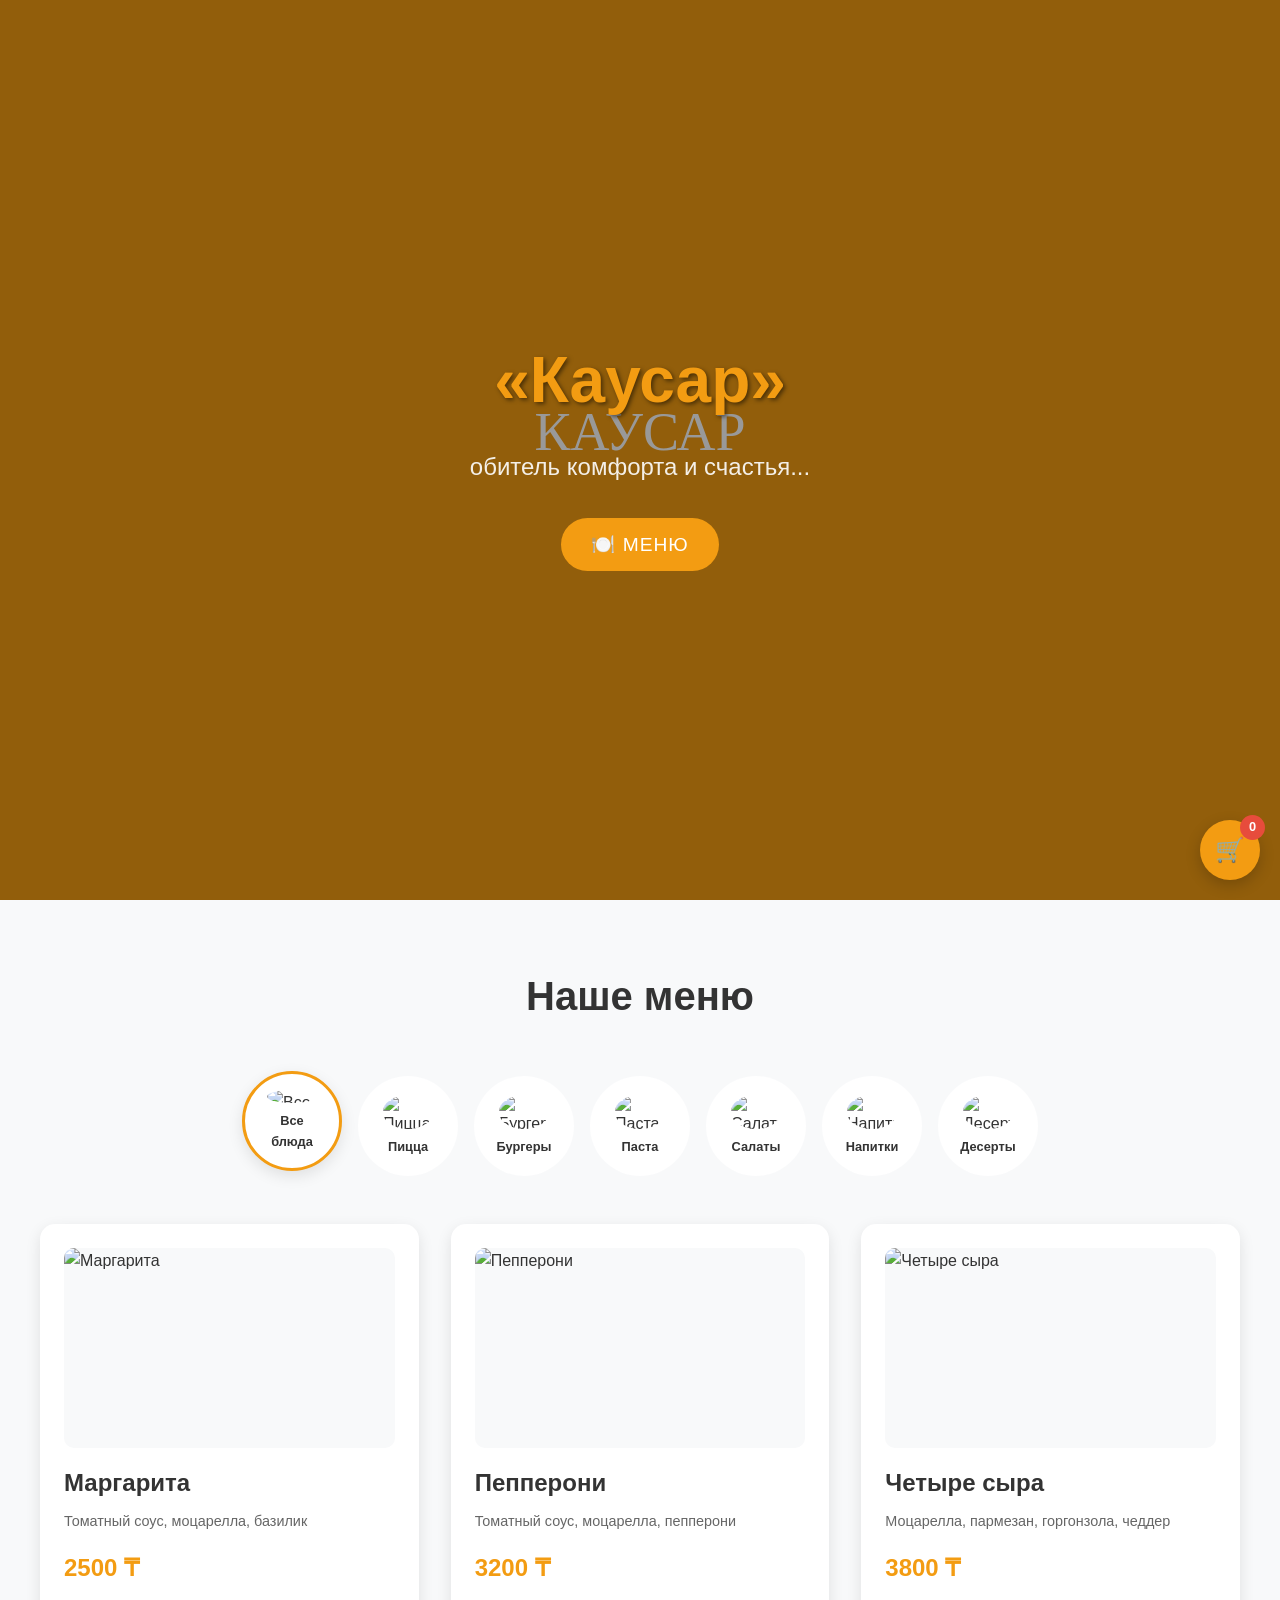
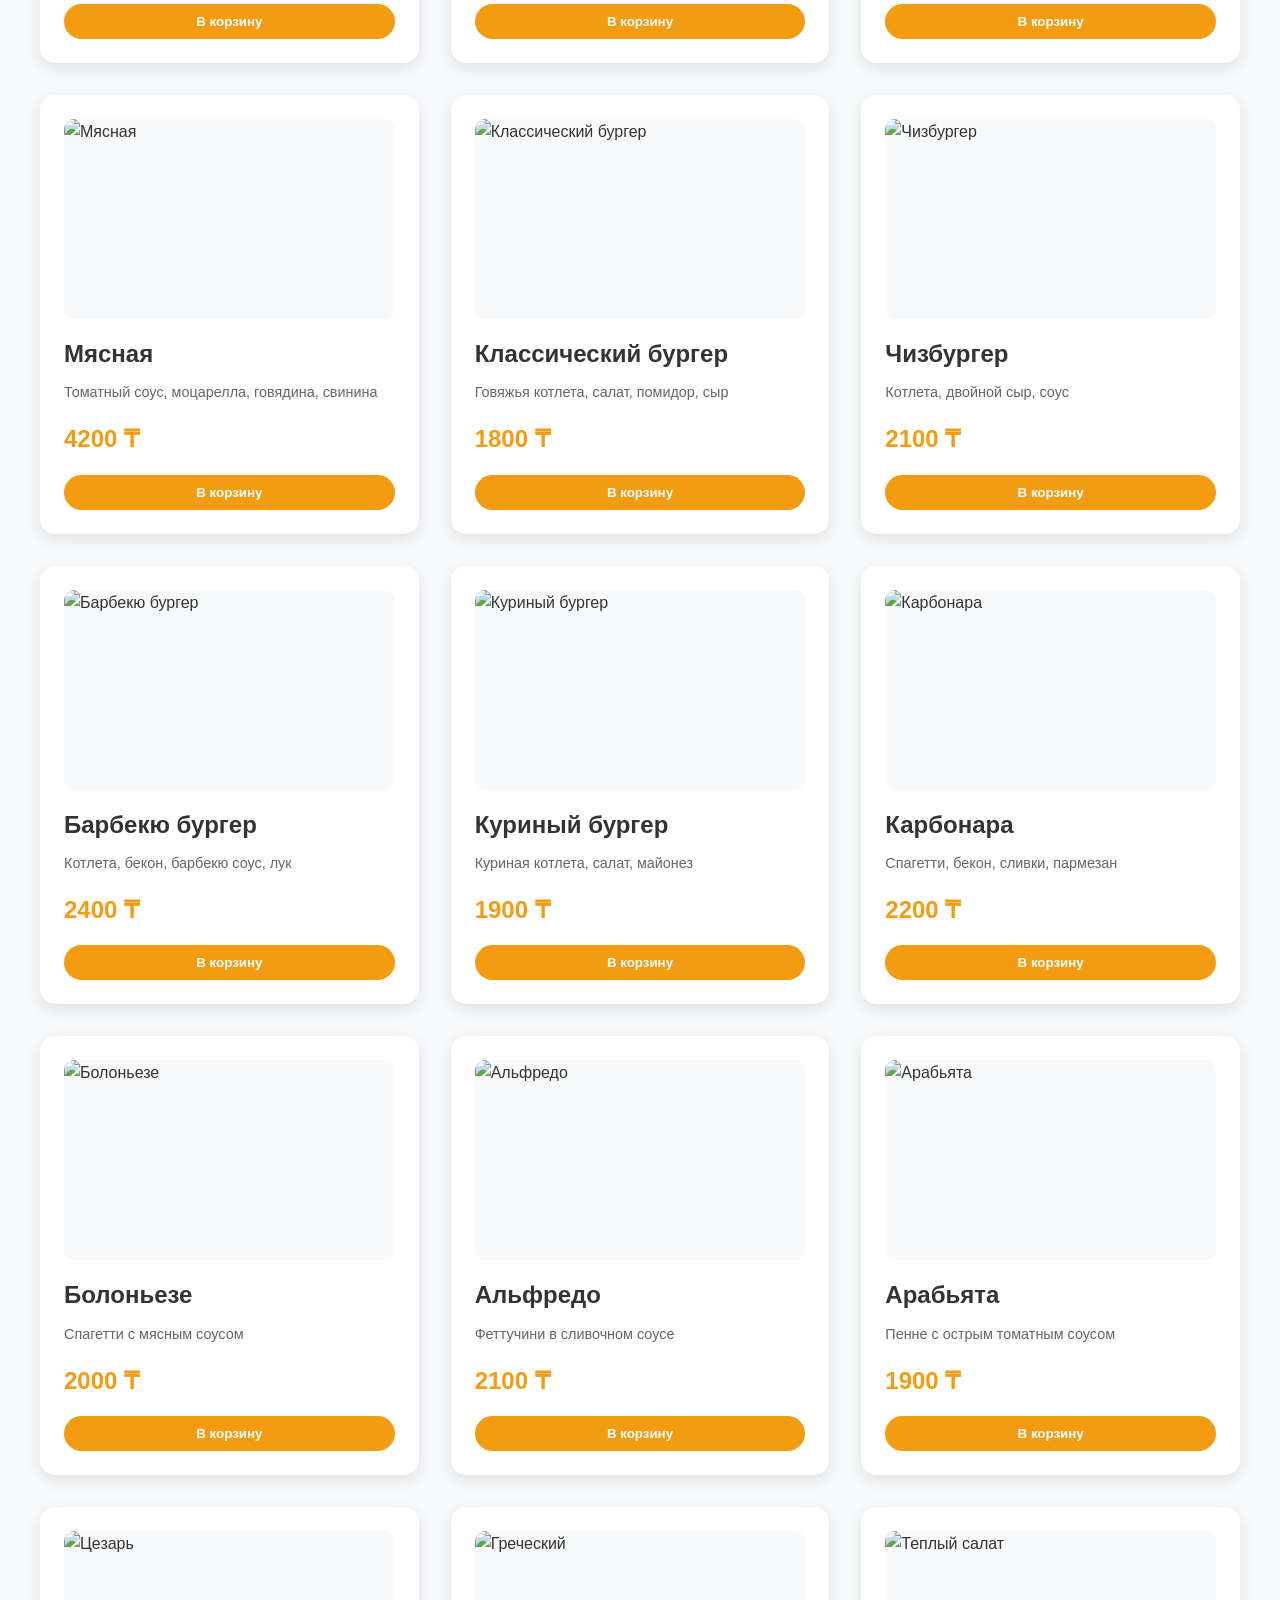
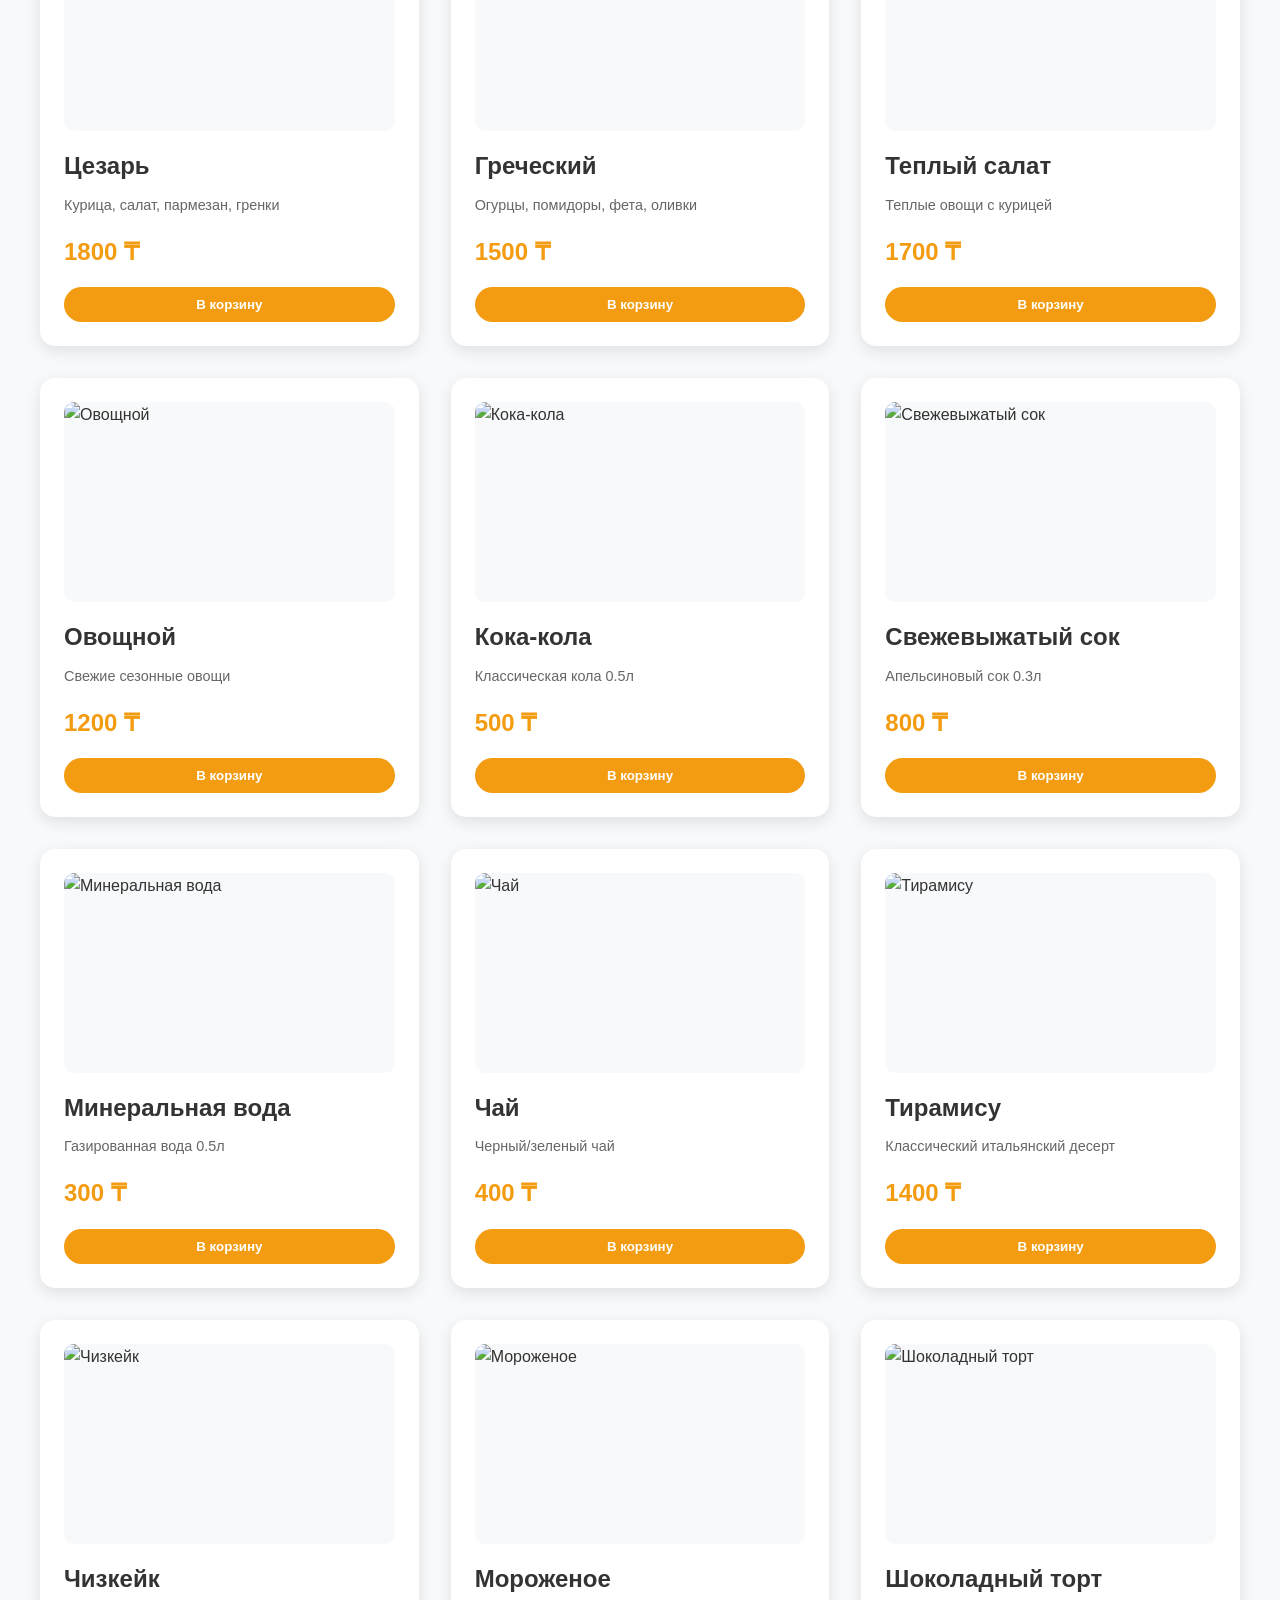
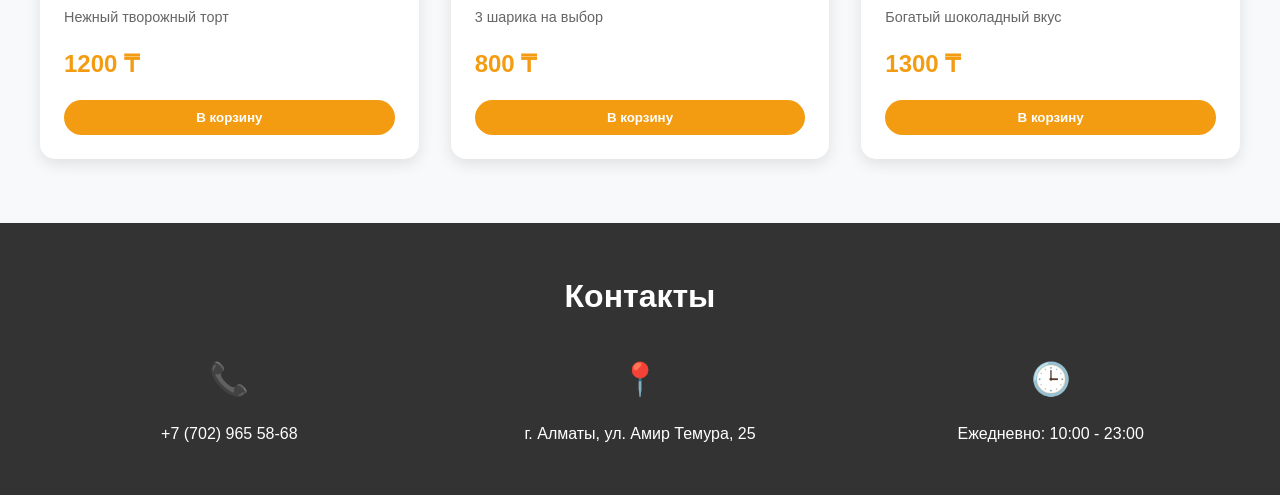
==== commit 260d4834: "Fix: Replace icons with images, cart display, Telegram - Replaced category and menu item icons with " ====
--- a/index.html
+++ b/index.html
@@ -25,31 +25,45 @@
             <!-- Categories -->
             <div class="categories">
                 <div class="category-item active" data-category="all">
-                    <div class="category-icon">🍽️</div>
+                    <div class="category-image">
+                        <img src="/lovable-uploads/fbc212c2-345f-46a6-abe4-4c50690c5878.png" alt="Все блюда">
+                    </div>
                     <span>Все блюда</span>
                 </div>
                 <div class="category-item" data-category="pizza">
-                    <div class="category-icon">🍕</div>
+                    <div class="category-image">
+                        <img src="/lovable-uploads/f9ab50de-c213-4cb6-894c-b6cf73ad0e4e.png" alt="Пицца">
+                    </div>
                     <span>Пицца</span>
                 </div>
                 <div class="category-item" data-category="burgers">
-                    <div class="category-icon">🍔</div>
+                    <div class="category-image">
+                        <img src="/lovable-uploads/f9ab50de-c213-4cb6-894c-b6cf73ad0e4e.png" alt="Бургеры">
+                    </div>
                     <span>Бургеры</span>
                 </div>
                 <div class="category-item" data-category="pasta">
-                    <div class="category-icon">🍝</div>
+                    <div class="category-image">
+                        <img src="/lovable-uploads/f9ab50de-c213-4cb6-894c-b6cf73ad0e4e.png" alt="Паста">
+                    </div>
                     <span>Паста</span>
                 </div>
                 <div class="category-item" data-category="salads">
-                    <div class="category-icon">🥗</div>
+                    <div class="category-image">
+                        <img src="/lovable-uploads/f9ab50de-c213-4cb6-894c-b6cf73ad0e4e.png" alt="Салаты">
+                    </div>
                     <span>Салаты</span>
                 </div>
                 <div class="category-item" data-category="drinks">
-                    <div class="category-icon">🥤</div>
+                    <div class="category-image">
+                        <img src="/lovable-uploads/f9ab50de-c213-4cb6-894c-b6cf73ad0e4e.png" alt="Напитки">
+                    </div>
                     <span>Напитки</span>
                 </div>
                 <div class="category-item" data-category="desserts">
-                    <div class="category-icon">🍰</div>
+                    <div class="category-image">
+                        <img src="/lovable-uploads/f9ab50de-c213-4cb6-894c-b6cf73ad0e4e.png" alt="Десерты">
+                    </div>
                     <span>Десерты</span>
                 </div>
             </div>
@@ -58,7 +72,9 @@
             <div class="menu-items" id="menuItems">
                 <!-- Pizza -->
                 <div class="menu-item" data-category="pizza">
-                    <div class="item-image">🍕</div>
+                    <div class="item-image">
+                        <img src="/lovable-uploads/6b29b642-bcfb-484a-8fc6-cc00f691c756.png" alt="Маргарита">
+                    </div>
                     <div class="item-info">
                         <h3>Маргарита</h3>
                         <p>Томатный соус, моцарелла, базилик</p>
@@ -67,7 +83,9 @@
                     </div>
                 </div>
                 <div class="menu-item" data-category="pizza">
-                    <div class="item-image">🍕</div>
+                    <div class="item-image">
+                        <img src="/lovable-uploads/6b29b642-bcfb-484a-8fc6-cc00f691c756.png" alt="Пепперони">
+                    </div>
                     <div class="item-info">
                         <h3>Пепперони</h3>
                         <p>Томатный соус, моцарелла, пепперони</p>
@@ -76,7 +94,9 @@
                     </div>
                 </div>
                 <div class="menu-item" data-category="pizza">
-                    <div class="item-image">🍕</div>
+                    <div class="item-image">
+                        <img src="/lovable-uploads/6b29b642-bcfb-484a-8fc6-cc00f691c756.png" alt="Четыре сыра">
+                    </div>
                     <div class="item-info">
                         <h3>Четыре сыра</h3>
                         <p>Моцарелла, пармезан, горгонзола, чеддер</p>
@@ -85,7 +105,9 @@
                     </div>
                 </div>
                 <div class="menu-item" data-category="pizza">
-                    <div class="item-image">🍕</div>
+                    <div class="item-image">
+                        <img src="/lovable-uploads/6b29b642-bcfb-484a-8fc6-cc00f691c756.png" alt="Мясная">
+                    </div>
                     <div class="item-info">
                         <h3>Мясная</h3>
                         <p>Томатный соус, моцарелла, говядина, свинина</p>
@@ -96,7 +118,9 @@
 
                 <!-- Burgers -->
                 <div class="menu-item" data-category="burgers">
-                    <div class="item-image">🍔</div>
+                    <div class="item-image">
+                        <img src="/lovable-uploads/6b29b642-bcfb-484a-8fc6-cc00f691c756.png" alt="Классический бургер">
+                    </div>
                     <div class="item-info">
                         <h3>Классический бургер</h3>
                         <p>Говяжья котлета, салат, помидор, сыр</p>
@@ -105,7 +129,9 @@
                     </div>
                 </div>
                 <div class="menu-item" data-category="burgers">
-                    <div class="item-image">🍔</div>
+                    <div class="item-image">
+                        <img src="/lovable-uploads/6b29b642-bcfb-484a-8fc6-cc00f691c756.png" alt="Чизбургер">
+                    </div>
                     <div class="item-info">
                         <h3>Чизбургер</h3>
                         <p>Котлета, двойной сыр, соус</p>
@@ -114,7 +140,9 @@
                     </div>
                 </div>
                 <div class="menu-item" data-category="burgers">
-                    <div class="item-image">🍔</div>
+                    <div class="item-image">
+                        <img src="/lovable-uploads/6b29b642-bcfb-484a-8fc6-cc00f691c756.png" alt="Барбекю бургер">
+                    </div>
                     <div class="item-info">
                         <h3>Барбекю бургер</h3>
                         <p>Котлета, бекон, барбекю соус, лук</p>
@@ -123,7 +151,9 @@
                     </div>
                 </div>
                 <div class="menu-item" data-category="burgers">
-                    <div class="item-image">🍔</div>
+                    <div class="item-image">
+                        <img src="/lovable-uploads/6b29b642-bcfb-484a-8fc6-cc00f691c756.png" alt="Куриный бургер">
+                    </div>
                     <div class="item-info">
                         <h3>Куриный бургер</h3>
                         <p>Куриная котлета, салат, майонез</p>
@@ -134,7 +164,9 @@
 
                 <!-- Pasta -->
                 <div class="menu-item" data-category="pasta">
-                    <div class="item-image">🍝</div>
+                    <div class="item-image">
+                        <img src="/lovable-uploads/6b29b642-bcfb-484a-8fc6-cc00f691c756.png" alt="Карбонара">
+                    </div>
                     <div class="item-info">
                         <h3>Карбонара</h3>
                         <p>Спагетти, бекон, сливки, пармезан</p>
@@ -143,7 +175,9 @@
                     </div>
                 </div>
                 <div class="menu-item" data-category="pasta">
-                    <div class="item-image">🍝</div>
+                    <div class="item-image">
+                        <img src="/lovable-uploads/6b29b642-bcfb-484a-8fc6-cc00f691c756.png" alt="Болоньезе">
+                    </div>
                     <div class="item-info">
                         <h3>Болоньезе</h3>
                         <p>Спагетти с мясным соусом</p>
@@ -152,7 +186,9 @@
                     </div>
                 </div>
                 <div class="menu-item" data-category="pasta">
-                    <div class="item-image">🍝</div>
+                    <div class="item-image">
+                        <img src="/lovable-uploads/6b29b642-bcfb-484a-8fc6-cc00f691c756.png" alt="Альфредо">
+                    </div>
                     <div class="item-info">
                         <h3>Альфредо</h3>
                         <p>Феттучини в сливочном соусе</p>
@@ -161,7 +197,9 @@
                     </div>
                 </div>
                 <div class="menu-item" data-category="pasta">
-                    <div class="item-image">🍝</div>
+                    <div class="item-image">
+                        <img src="/lovable-uploads/6b29b642-bcfb-484a-8fc6-cc00f691c756.png" alt="Арабьята">
+                    </div>
                     <div class="item-info">
                         <h3>Арабьята</h3>
                         <p>Пенне с острым томатным соусом</p>
@@ -172,7 +210,9 @@
 
                 <!-- Salads -->
                 <div class="menu-item" data-category="salads">
-                    <div class="item-image">🥗</div>
+                    <div class="item-image">
+                        <img src="/lovable-uploads/6b29b642-bcfb-484a-8fc6-cc00f691c756.png" alt="Цезарь">
+                    </div>
                     <div class="item-info">
                         <h3>Цезарь</h3>
                         <p>Курица, салат, пармезан, гренки</p>
@@ -181,7 +221,9 @@
                     </div>
                 </div>
                 <div class="menu-item" data-category="salads">
-                    <div class="item-image">🥗</div>
+                    <div class="item-image">
+                        <img src="/lovable-uploads/6b29b642-bcfb-484a-8fc6-cc00f691c756.png" alt="Греческий">
+                    </div>
                     <div class="item-info">
                         <h3>Греческий</h3>
                         <p>Огурцы, помидоры, фета, оливки</p>
@@ -190,7 +232,9 @@
                     </div>
                 </div>
                 <div class="menu-item" data-category="salads">
-                    <div class="item-image">🥗</div>
+                    <div class="item-image">
+                        <img src="/lovable-uploads/6b29b642-bcfb-484a-8fc6-cc00f691c756.png" alt="Теплый салат">
+                    </div>
                     <div class="item-info">
                         <h3>Теплый салат</h3>
                         <p>Теплые овощи с курицей</p>
@@ -199,7 +243,9 @@
                     </div>
                 </div>
                 <div class="menu-item" data-category="salads">
-                    <div class="item-image">🥗</div>
+                    <div class="item-image">
+                        <img src="/lovable-uploads/6b29b642-bcfb-484a-8fc6-cc00f691c756.png" alt="Овощной">
+                    </div>
                     <div class="item-info">
                         <h3>Овощной</h3>
                         <p>Свежие сезонные овощи</p>
@@ -210,7 +256,9 @@
 
                 <!-- Drinks -->
                 <div class="menu-item" data-category="drinks">
-                    <div class="item-image">🥤</div>
+                    <div class="item-image">
+                        <img src="/lovable-uploads/6b29b642-bcfb-484a-8fc6-cc00f691c756.png" alt="Кока-кола">
+                    </div>
                     <div class="item-info">
                         <h3>Кока-кола</h3>
                         <p>Классическая кола 0.5л</p>
@@ -219,7 +267,9 @@
                     </div>
                 </div>
                 <div class="menu-item" data-category="drinks">
-                    <div class="item-image">🥤</div>
+                    <div class="item-image">
+                        <img src="/lovable-uploads/6b29b642-bcfb-484a-8fc6-cc00f691c756.png" alt="Свежевыжатый сок">
+                    </div>
                     <div class="item-info">
                         <h3>Свежевыжатый сок</h3>
                         <p>Апельсиновый сок 0.3л</p>
@@ -228,7 +278,9 @@
                     </div>
                 </div>
                 <div class="menu-item" data-category="drinks">
-                    <div class="item-image">🥤</div>
+                    <div class="item-image">
+                        <img src="/lovable-uploads/6b29b642-bcfb-484a-8fc6-cc00f691c756.png" alt="Минеральная вода">
+                    </div>
                     <div class="item-info">
                         <h3>Минеральная вода</h3>
                         <p>Газированная вода 0.5л</p>
@@ -237,7 +289,9 @@
                     </div>
                 </div>
                 <div class="menu-item" data-category="drinks">
-                    <div class="item-image">🥤</div>
+                    <div class="item-image">
+                        <img src="/lovable-uploads/6b29b642-bcfb-484a-8fc6-cc00f691c756.png" alt="Чай">
+                    </div>
                     <div class="item-info">
                         <h3>Чай</h3>
                         <p>Черный/зеленый чай</p>
@@ -248,7 +302,9 @@
 
                 <!-- Desserts -->
                 <div class="menu-item" data-category="desserts">
-                    <div class="item-image">🍰</div>
+                    <div class="item-image">
+                        <img src="/lovable-uploads/6b29b642-bcfb-484a-8fc6-cc00f691c756.png" alt="Тирамису">
+                    </div>
                     <div class="item-info">
                         <h3>Тирамису</h3>
                         <p>Классический итальянский десерт</p>
@@ -257,7 +313,9 @@
                     </div>
                 </div>
                 <div class="menu-item" data-category="desserts">
-                    <div class="item-image">🍰</div>
+                    <div class="item-image">
+                        <img src="/lovable-uploads/6b29b642-bcfb-484a-8fc6-cc00f691c756.png" alt="Чизкейк">
+                    </div>
                     <div class="item-info">
                         <h3>Чизкейк</h3>
                         <p>Нежный творожный торт</p>
@@ -266,7 +324,9 @@
                     </div>
                 </div>
                 <div class="menu-item" data-category="desserts">
-                    <div class="item-image">🍰</div>
+                    <div class="item-image">
+                        <img src="/lovable-uploads/6b29b642-bcfb-484a-8fc6-cc00f691c756.png" alt="Мороженое">
+                    </div>
                     <div class="item-info">
                         <h3>Мороженое</h3>
                         <p>3 шарика на выбор</p>
@@ -275,7 +335,9 @@
                     </div>
                 </div>
                 <div class="menu-item" data-category="desserts">
-                    <div class="item-image">🍰</div>
+                    <div class="item-image">
+                        <img src="/lovable-uploads/6b29b642-bcfb-484a-8fc6-cc00f691c756.png" alt="Шоколадный торт">
+                    </div>
                     <div class="item-info">
                         <h3>Шоколадный торт</h3>
                         <p>Богатый шоколадный вкус</p>
--- a/styles.css
+++ b/styles.css
@@ -109,9 +109,21 @@
     box-shadow: 0 5px 15px rgba(0,0,0,0.1);
 }
 
-.category-icon {
-    font-size: 2rem;
+.category-image {
+    width: 50px;
+    height: 50px;
     margin-bottom: 0.5rem;
+    border-radius: 50%;
+    overflow: hidden;
+    display: flex;
+    align-items: center;
+    justify-content: center;
+}
+
+.category-image img {
+    width: 100%;
+    height: 100%;
+    object-fit: cover;
 }
 
 .category-item span {
@@ -147,9 +159,21 @@
 }
 
 .item-image {
-    font-size: 4rem;
-    text-align: center;
+    width: 100%;
+    height: 200px;
     margin-bottom: 1rem;
+    border-radius: 10px;
+    overflow: hidden;
+    display: flex;
+    align-items: center;
+    justify-content: center;
+    background: #f8f9fa;
+}
+
+.item-image img {
+    width: 100%;
+    height: 100%;
+    object-fit: cover;
 }
 
 .item-info h3 {
@@ -404,8 +428,9 @@
         padding: 0.5rem;
     }
     
-    .category-icon {
-        font-size: 1.5rem;
+    .category-image {
+        width: 40px;
+        height: 40px;
     }
     
     .category-item span {
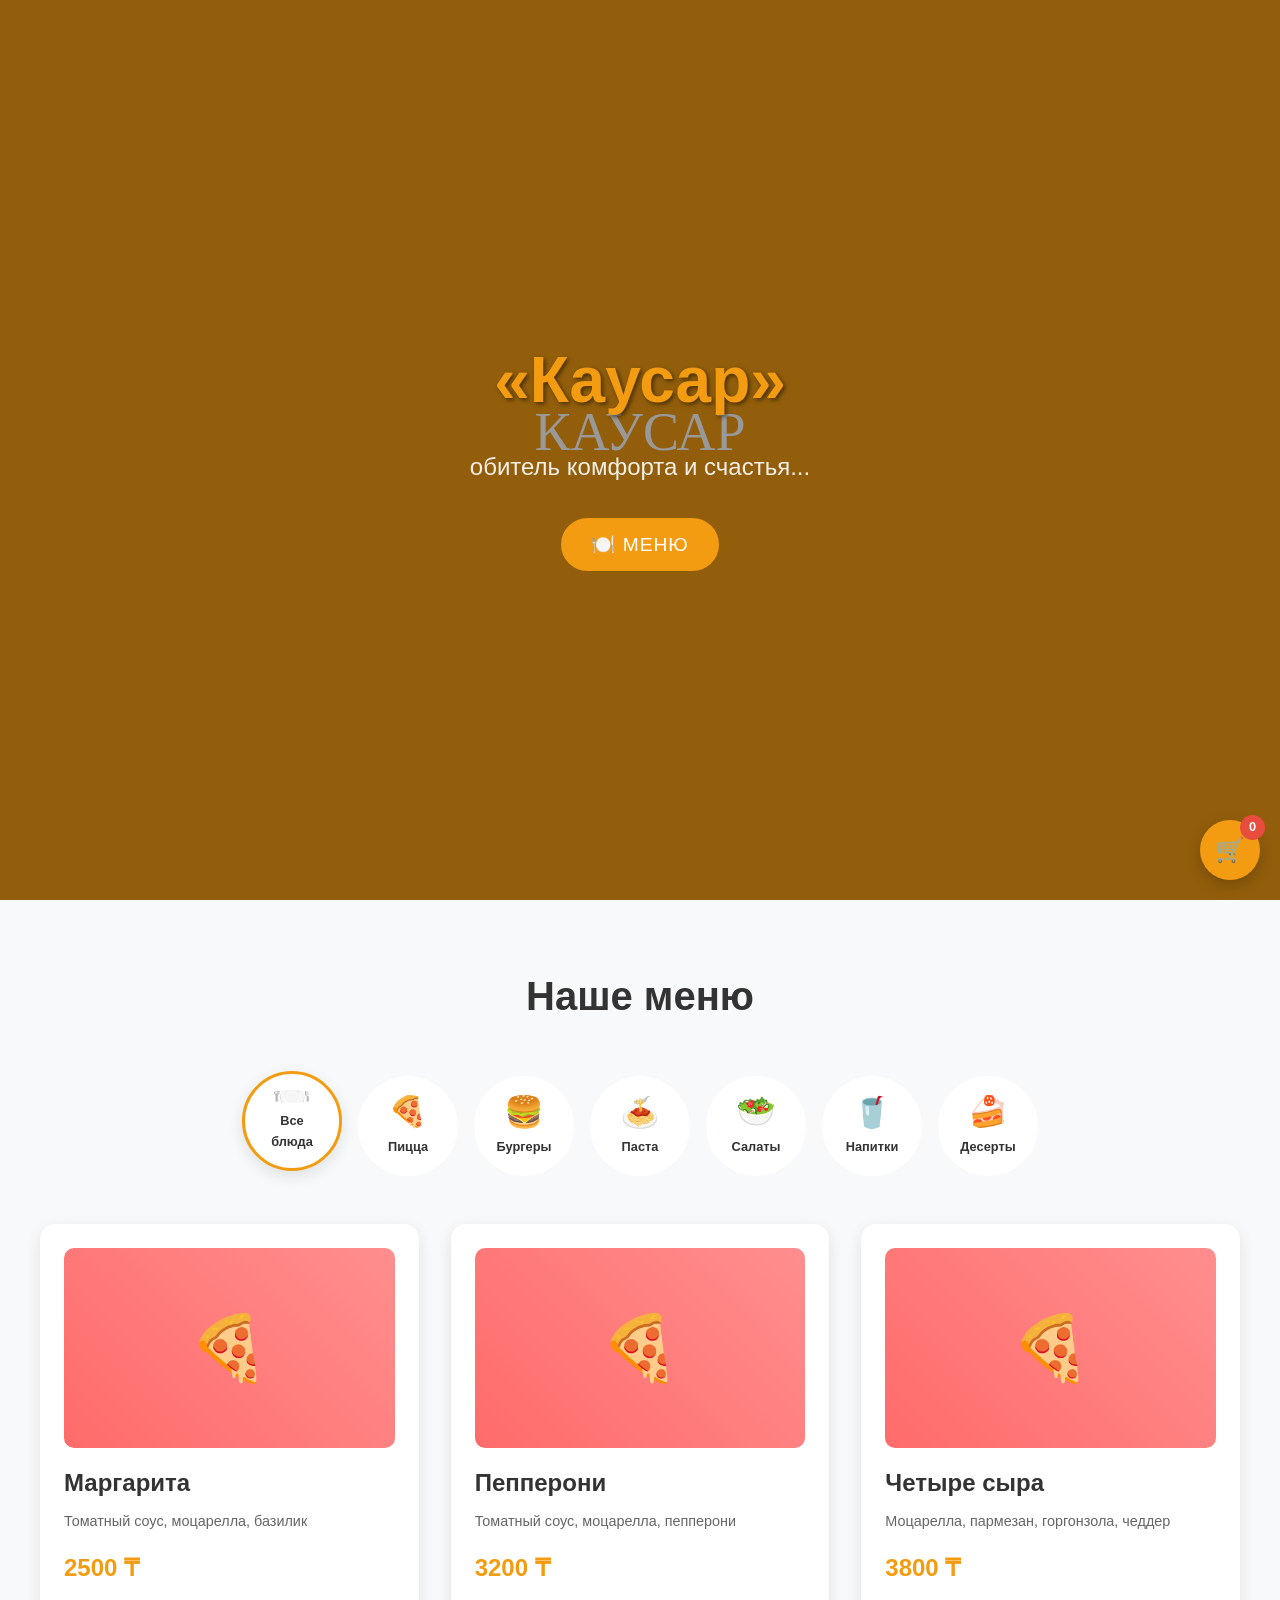
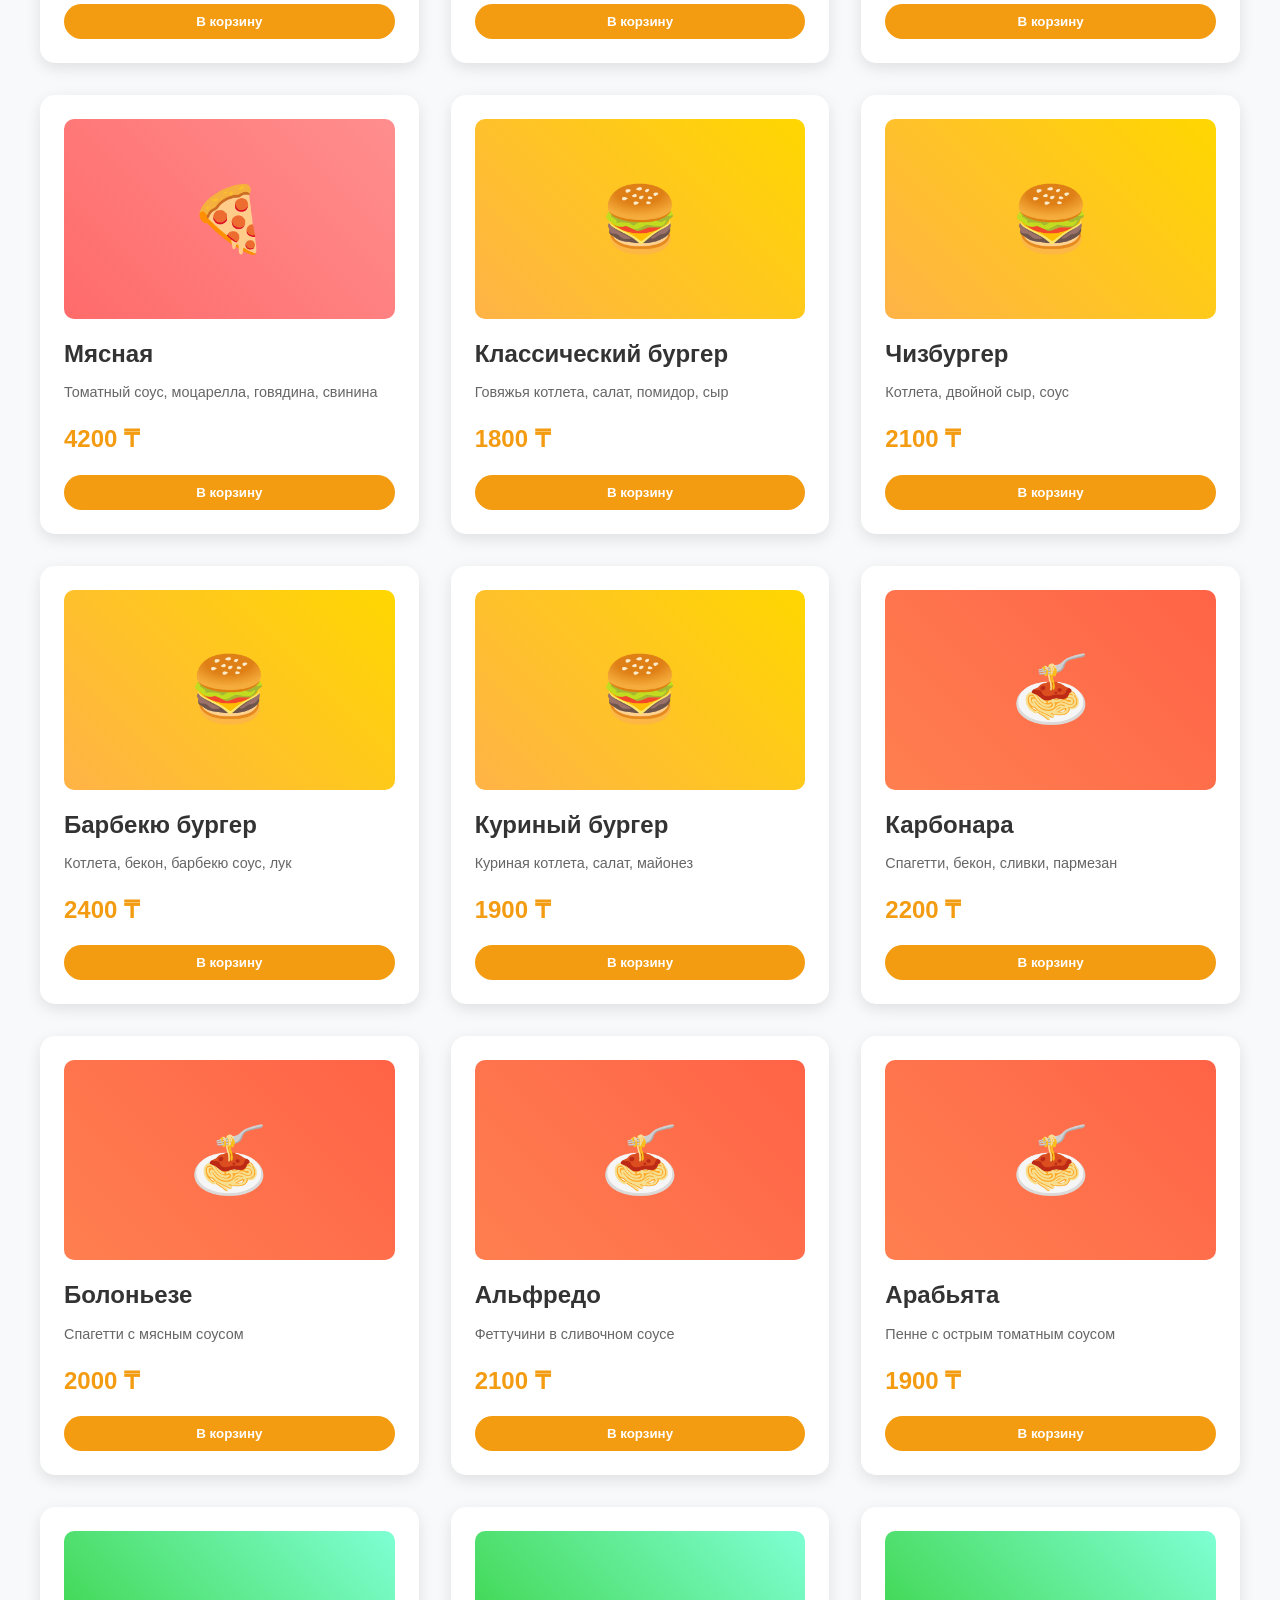
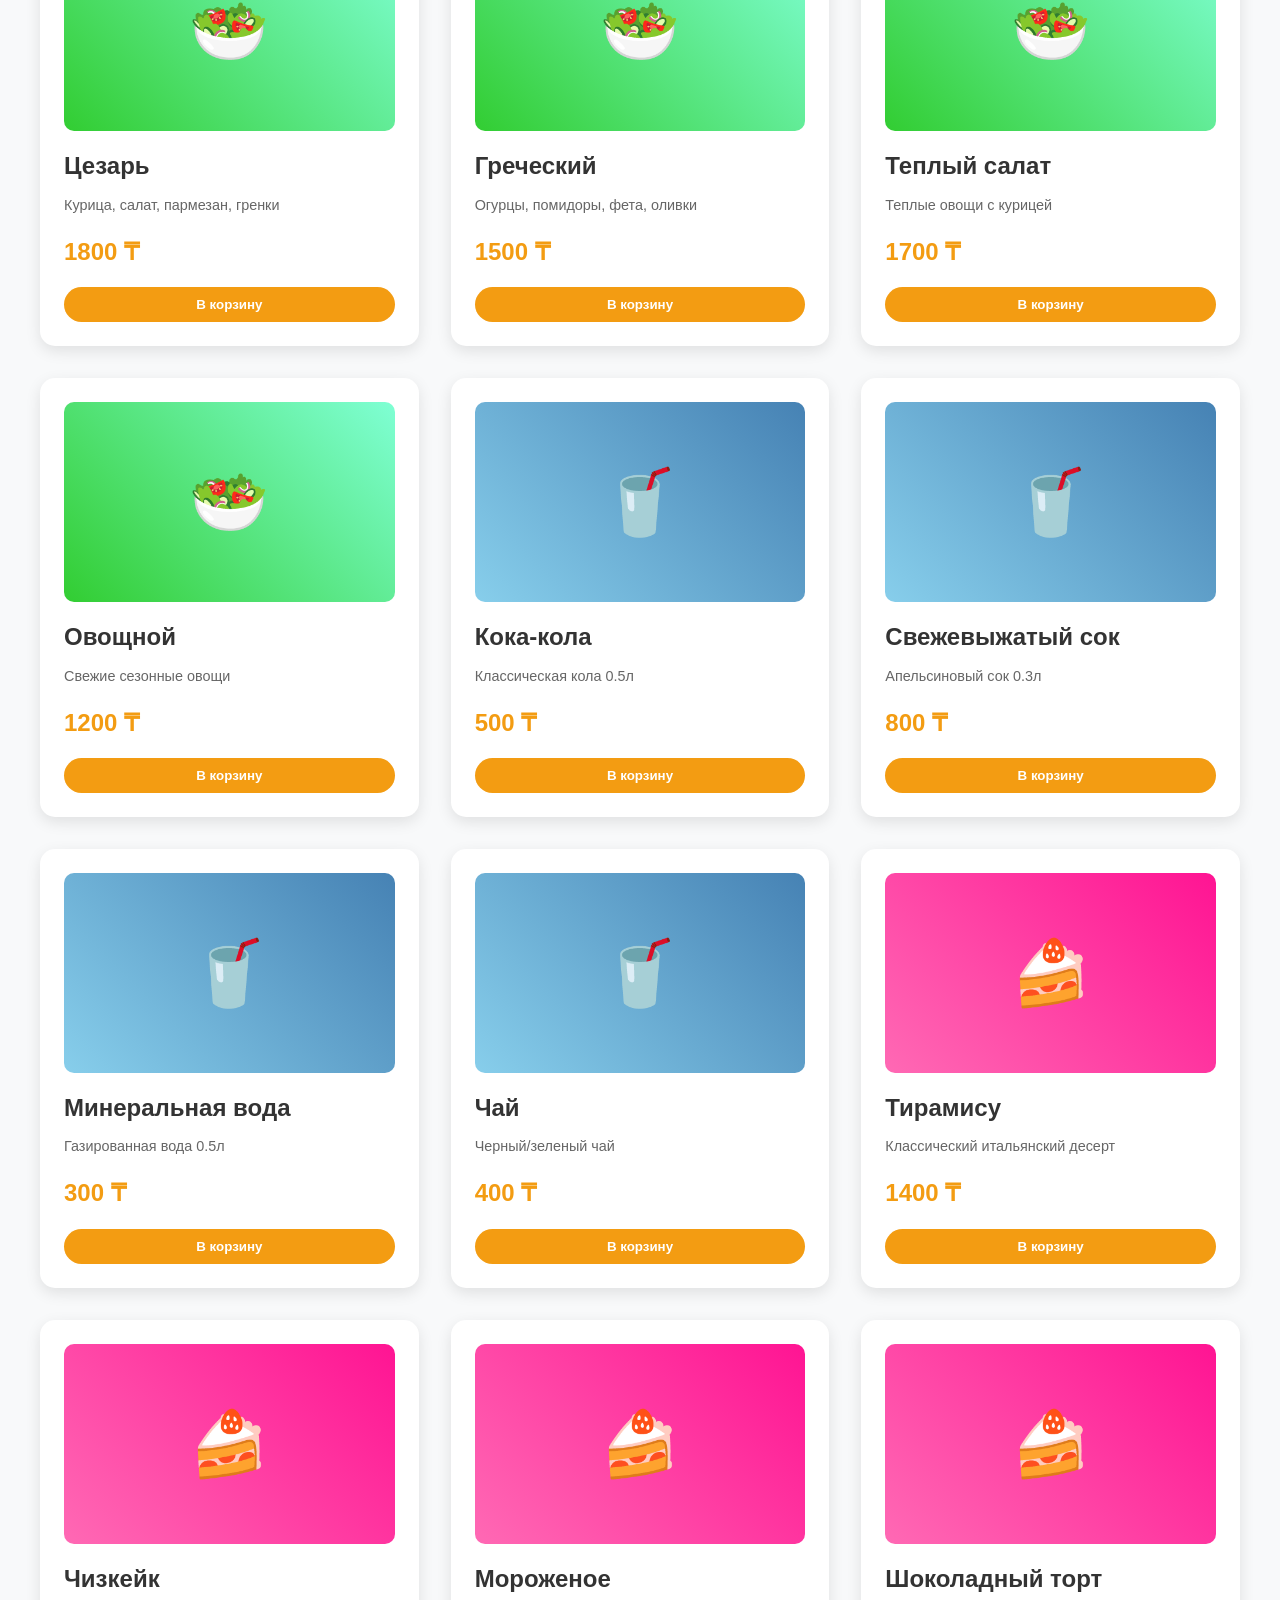
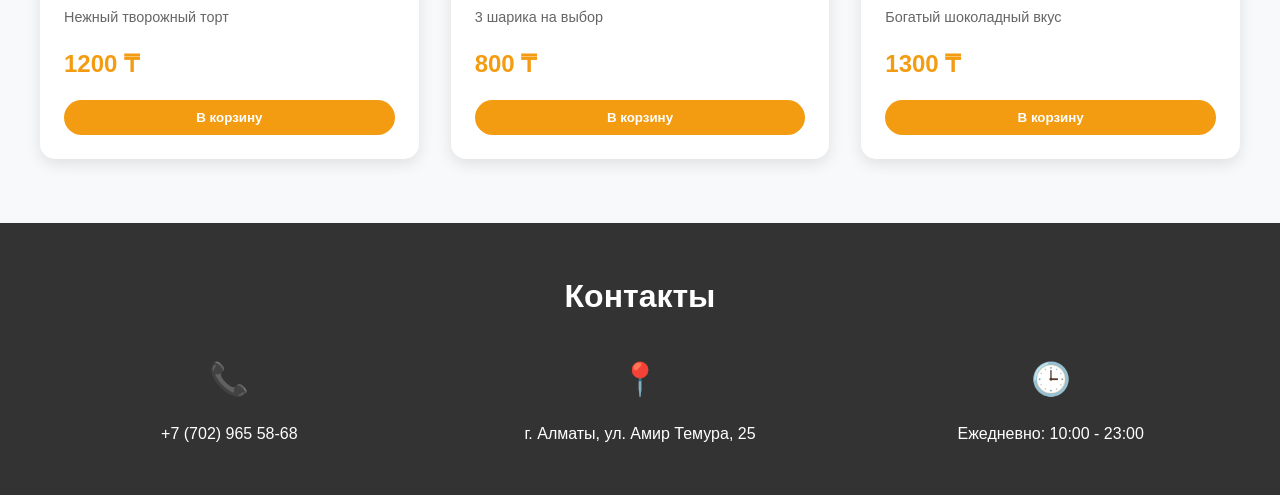
==== commit 26cbb606: "Fix: Cart and image display issues - Removed placeholder images and emoji icons. - Fixed cart displa" ====
--- a/index.html
+++ b/index.html
@@ -26,43 +26,43 @@
             <div class="categories">
                 <div class="category-item active" data-category="all">
                     <div class="category-image">
-                        <img src="/lovable-uploads/fbc212c2-345f-46a6-abe4-4c50690c5878.png" alt="Все блюда">
+                        <span style="font-size: 2rem;">🍽️</span>
                     </div>
                     <span>Все блюда</span>
                 </div>
                 <div class="category-item" data-category="pizza">
                     <div class="category-image">
-                        <img src="/lovable-uploads/f9ab50de-c213-4cb6-894c-b6cf73ad0e4e.png" alt="Пицца">
+                        <span style="font-size: 2rem;">🍕</span>
                     </div>
                     <span>Пицца</span>
                 </div>
                 <div class="category-item" data-category="burgers">
                     <div class="category-image">
-                        <img src="/lovable-uploads/f9ab50de-c213-4cb6-894c-b6cf73ad0e4e.png" alt="Бургеры">
+                        <span style="font-size: 2rem;">🍔</span>
                     </div>
                     <span>Бургеры</span>
                 </div>
                 <div class="category-item" data-category="pasta">
                     <div class="category-image">
-                        <img src="/lovable-uploads/f9ab50de-c213-4cb6-894c-b6cf73ad0e4e.png" alt="Паста">
+                        <span style="font-size: 2rem;">🍝</span>
                     </div>
                     <span>Паста</span>
                 </div>
                 <div class="category-item" data-category="salads">
                     <div class="category-image">
-                        <img src="/lovable-uploads/f9ab50de-c213-4cb6-894c-b6cf73ad0e4e.png" alt="Салаты">
+                        <span style="font-size: 2rem;">🥗</span>
                     </div>
                     <span>Салаты</span>
                 </div>
                 <div class="category-item" data-category="drinks">
                     <div class="category-image">
-                        <img src="/lovable-uploads/f9ab50de-c213-4cb6-894c-b6cf73ad0e4e.png" alt="Напитки">
+                        <span style="font-size: 2rem;">🥤</span>
                     </div>
                     <span>Напитки</span>
                 </div>
                 <div class="category-item" data-category="desserts">
                     <div class="category-image">
-                        <img src="/lovable-uploads/f9ab50de-c213-4cb6-894c-b6cf73ad0e4e.png" alt="Десерты">
+                        <span style="font-size: 2rem;">🍰</span>
                     </div>
                     <span>Десерты</span>
                 </div>
@@ -73,7 +73,7 @@
                 <!-- Pizza -->
                 <div class="menu-item" data-category="pizza">
                     <div class="item-image">
-                        <img src="/lovable-uploads/6b29b642-bcfb-484a-8fc6-cc00f691c756.png" alt="Маргарита">
+                        <div style="background: linear-gradient(45deg, #ff6b6b, #ff8e8e); width: 100%; height: 100%; display: flex; align-items: center; justify-content: center; font-size: 4rem; color: white;">🍕</div>
                     </div>
                     <div class="item-info">
                         <h3>Маргарита</h3>
@@ -84,7 +84,7 @@
                 </div>
                 <div class="menu-item" data-category="pizza">
                     <div class="item-image">
-                        <img src="/lovable-uploads/6b29b642-bcfb-484a-8fc6-cc00f691c756.png" alt="Пепперони">
+                        <div style="background: linear-gradient(45deg, #ff6b6b, #ff8e8e); width: 100%; height: 100%; display: flex; align-items: center; justify-content: center; font-size: 4rem; color: white;">🍕</div>
                     </div>
                     <div class="item-info">
                         <h3>Пепперони</h3>
@@ -95,7 +95,7 @@
                 </div>
                 <div class="menu-item" data-category="pizza">
                     <div class="item-image">
-                        <img src="/lovable-uploads/6b29b642-bcfb-484a-8fc6-cc00f691c756.png" alt="Четыре сыра">
+                        <div style="background: linear-gradient(45deg, #ff6b6b, #ff8e8e); width: 100%; height: 100%; display: flex; align-items: center; justify-content: center; font-size: 4rem; color: white;">🍕</div>
                     </div>
                     <div class="item-info">
                         <h3>Четыре сыра</h3>
@@ -106,7 +106,7 @@
                 </div>
                 <div class="menu-item" data-category="pizza">
                     <div class="item-image">
-                        <img src="/lovable-uploads/6b29b642-bcfb-484a-8fc6-cc00f691c756.png" alt="Мясная">
+                        <div style="background: linear-gradient(45deg, #ff6b6b, #ff8e8e); width: 100%; height: 100%; display: flex; align-items: center; justify-content: center; font-size: 4rem; color: white;">🍕</div>
                     </div>
                     <div class="item-info">
                         <h3>Мясная</h3>
@@ -119,7 +119,7 @@
                 <!-- Burgers -->
                 <div class="menu-item" data-category="burgers">
                     <div class="item-image">
-                        <img src="/lovable-uploads/6b29b642-bcfb-484a-8fc6-cc00f691c756.png" alt="Классический бургер">
+                        <div style="background: linear-gradient(45deg, #ffb347, #ffd700); width: 100%; height: 100%; display: flex; align-items: center; justify-content: center; font-size: 4rem; color: white;">🍔</div>
                     </div>
                     <div class="item-info">
                         <h3>Классический бургер</h3>
@@ -130,7 +130,7 @@
                 </div>
                 <div class="menu-item" data-category="burgers">
                     <div class="item-image">
-                        <img src="/lovable-uploads/6b29b642-bcfb-484a-8fc6-cc00f691c756.png" alt="Чизбургер">
+                        <div style="background: linear-gradient(45deg, #ffb347, #ffd700); width: 100%; height: 100%; display: flex; align-items: center; justify-content: center; font-size: 4rem; color: white;">🍔</div>
                     </div>
                     <div class="item-info">
                         <h3>Чизбургер</h3>
@@ -141,7 +141,7 @@
                 </div>
                 <div class="menu-item" data-category="burgers">
                     <div class="item-image">
-                        <img src="/lovable-uploads/6b29b642-bcfb-484a-8fc6-cc00f691c756.png" alt="Барбекю бургер">
+                        <div style="background: linear-gradient(45deg, #ffb347, #ffd700); width: 100%; height: 100%; display: flex; align-items: center; justify-content: center; font-size: 4rem; color: white;">🍔</div>
                     </div>
                     <div class="item-info">
                         <h3>Барбекю бургер</h3>
@@ -152,7 +152,7 @@
                 </div>
                 <div class="menu-item" data-category="burgers">
                     <div class="item-image">
-                        <img src="/lovable-uploads/6b29b642-bcfb-484a-8fc6-cc00f691c756.png" alt="Куриный бургер">
+                        <div style="background: linear-gradient(45deg, #ffb347, #ffd700); width: 100%; height: 100%; display: flex; align-items: center; justify-content: center; font-size: 4rem; color: white;">🍔</div>
                     </div>
                     <div class="item-info">
                         <h3>Куриный бургер</h3>
@@ -165,7 +165,7 @@
                 <!-- Pasta -->
                 <div class="menu-item" data-category="pasta">
                     <div class="item-image">
-                        <img src="/lovable-uploads/6b29b642-bcfb-484a-8fc6-cc00f691c756.png" alt="Карбонара">
+                        <div style="background: linear-gradient(45deg, #ff7f50, #ff6347); width: 100%; height: 100%; display: flex; align-items: center; justify-content: center; font-size: 4rem; color: white;">🍝</div>
                     </div>
                     <div class="item-info">
                         <h3>Карбонара</h3>
@@ -176,7 +176,7 @@
                 </div>
                 <div class="menu-item" data-category="pasta">
                     <div class="item-image">
-                        <img src="/lovable-uploads/6b29b642-bcfb-484a-8fc6-cc00f691c756.png" alt="Болоньезе">
+                        <div style="background: linear-gradient(45deg, #ff7f50, #ff6347); width: 100%; height: 100%; display: flex; align-items: center; justify-content: center; font-size: 4rem; color: white;">🍝</div>
                     </div>
                     <div class="item-info">
                         <h3>Болоньезе</h3>
@@ -187,7 +187,7 @@
                 </div>
                 <div class="menu-item" data-category="pasta">
                     <div class="item-image">
-                        <img src="/lovable-uploads/6b29b642-bcfb-484a-8fc6-cc00f691c756.png" alt="Альфредо">
+                        <div style="background: linear-gradient(45deg, #ff7f50, #ff6347); width: 100%; height: 100%; display: flex; align-items: center; justify-content: center; font-size: 4rem; color: white;">🍝</div>
                     </div>
                     <div class="item-info">
                         <h3>Альфредо</h3>
@@ -198,7 +198,7 @@
                 </div>
                 <div class="menu-item" data-category="pasta">
                     <div class="item-image">
-                        <img src="/lovable-uploads/6b29b642-bcfb-484a-8fc6-cc00f691c756.png" alt="Арабьята">
+                        <div style="background: linear-gradient(45deg, #ff7f50, #ff6347); width: 100%; height: 100%; display: flex; align-items: center; justify-content: center; font-size: 4rem; color: white;">🍝</div>
                     </div>
                     <div class="item-info">
                         <h3>Арабьята</h3>
@@ -211,7 +211,7 @@
                 <!-- Salads -->
                 <div class="menu-item" data-category="salads">
                     <div class="item-image">
-                        <img src="/lovable-uploads/6b29b642-bcfb-484a-8fc6-cc00f691c756.png" alt="Цезарь">
+                        <div style="background: linear-gradient(45deg, #32cd32, #7fffd4); width: 100%; height: 100%; display: flex; align-items: center; justify-content: center; font-size: 4rem; color: white;">🥗</div>
                     </div>
                     <div class="item-info">
                         <h3>Цезарь</h3>
@@ -222,7 +222,7 @@
                 </div>
                 <div class="menu-item" data-category="salads">
                     <div class="item-image">
-                        <img src="/lovable-uploads/6b29b642-bcfb-484a-8fc6-cc00f691c756.png" alt="Греческий">
+                        <div style="background: linear-gradient(45deg, #32cd32, #7fffd4); width: 100%; height: 100%; display: flex; align-items: center; justify-content: center; font-size: 4rem; color: white;">🥗</div>
                     </div>
                     <div class="item-info">
                         <h3>Греческий</h3>
@@ -233,7 +233,7 @@
                 </div>
                 <div class="menu-item" data-category="salads">
                     <div class="item-image">
-                        <img src="/lovable-uploads/6b29b642-bcfb-484a-8fc6-cc00f691c756.png" alt="Теплый салат">
+                        <div style="background: linear-gradient(45deg, #32cd32, #7fffd4); width: 100%; height: 100%; display: flex; align-items: center; justify-content: center; font-size: 4rem; color: white;">🥗</div>
                     </div>
                     <div class="item-info">
                         <h3>Теплый салат</h3>
@@ -244,7 +244,7 @@
                 </div>
                 <div class="menu-item" data-category="salads">
                     <div class="item-image">
-                        <img src="/lovable-uploads/6b29b642-bcfb-484a-8fc6-cc00f691c756.png" alt="Овощной">
+                        <div style="background: linear-gradient(45deg, #32cd32, #7fffd4); width: 100%; height: 100%; display: flex; align-items: center; justify-content: center; font-size: 4rem; color: white;">🥗</div>
                     </div>
                     <div class="item-info">
                         <h3>Овощной</h3>
@@ -257,7 +257,7 @@
                 <!-- Drinks -->
                 <div class="menu-item" data-category="drinks">
                     <div class="item-image">
-                        <img src="/lovable-uploads/6b29b642-bcfb-484a-8fc6-cc00f691c756.png" alt="Кока-кола">
+                        <div style="background: linear-gradient(45deg, #87ceeb, #4682b4); width: 100%; height: 100%; display: flex; align-items: center; justify-content: center; font-size: 4rem; color: white;">🥤</div>
                     </div>
                     <div class="item-info">
                         <h3>Кока-кола</h3>
@@ -268,7 +268,7 @@
                 </div>
                 <div class="menu-item" data-category="drinks">
                     <div class="item-image">
-                        <img src="/lovable-uploads/6b29b642-bcfb-484a-8fc6-cc00f691c756.png" alt="Свежевыжатый сок">
+                        <div style="background: linear-gradient(45deg, #87ceeb, #4682b4); width: 100%; height: 100%; display: flex; align-items: center; justify-content: center; font-size: 4rem; color: white;">🥤</div>
                     </div>
                     <div class="item-info">
                         <h3>Свежевыжатый сок</h3>
@@ -279,7 +279,7 @@
                 </div>
                 <div class="menu-item" data-category="drinks">
                     <div class="item-image">
-                        <img src="/lovable-uploads/6b29b642-bcfb-484a-8fc6-cc00f691c756.png" alt="Минеральная вода">
+                        <div style="background: linear-gradient(45deg, #87ceeb, #4682b4); width: 100%; height: 100%; display: flex; align-items: center; justify-content: center; font-size: 4rem; color: white;">🥤</div>
                     </div>
                     <div class="item-info">
                         <h3>Минеральная вода</h3>
@@ -290,7 +290,7 @@
                 </div>
                 <div class="menu-item" data-category="drinks">
                     <div class="item-image">
-                        <img src="/lovable-uploads/6b29b642-bcfb-484a-8fc6-cc00f691c756.png" alt="Чай">
+                        <div style="background: linear-gradient(45deg, #87ceeb, #4682b4); width: 100%; height: 100%; display: flex; align-items: center; justify-content: center; font-size: 4rem; color: white;">🥤</div>
                     </div>
                     <div class="item-info">
                         <h3>Чай</h3>
@@ -303,7 +303,7 @@
                 <!-- Desserts -->
                 <div class="menu-item" data-category="desserts">
                     <div class="item-image">
-                        <img src="/lovable-uploads/6b29b642-bcfb-484a-8fc6-cc00f691c756.png" alt="Тирамису">
+                        <div style="background: linear-gradient(45deg, #ff69b4, #ff1493); width: 100%; height: 100%; display: flex; align-items: center; justify-content: center; font-size: 4rem; color: white;">🍰</div>
                     </div>
                     <div class="item-info">
                         <h3>Тирамису</h3>
@@ -314,7 +314,7 @@
                 </div>
                 <div class="menu-item" data-category="desserts">
                     <div class="item-image">
-                        <img src="/lovable-uploads/6b29b642-bcfb-484a-8fc6-cc00f691c756.png" alt="Чизкейк">
+                        <div style="background: linear-gradient(45deg, #ff69b4, #ff1493); width: 100%; height: 100%; display: flex; align-items: center; justify-content: center; font-size: 4rem; color: white;">🍰</div>
                     </div>
                     <div class="item-info">
                         <h3>Чизкейк</h3>
@@ -325,7 +325,7 @@
                 </div>
                 <div class="menu-item" data-category="desserts">
                     <div class="item-image">
-                        <img src="/lovable-uploads/6b29b642-bcfb-484a-8fc6-cc00f691c756.png" alt="Мороженое">
+                        <div style="background: linear-gradient(45deg, #ff69b4, #ff1493); width: 100%; height: 100%; display: flex; align-items: center; justify-content: center; font-size: 4rem; color: white;">🍰</div>
                     </div>
                     <div class="item-info">
                         <h3>Мороженое</h3>
@@ -336,7 +336,7 @@
                 </div>
                 <div class="menu-item" data-category="desserts">
                     <div class="item-image">
-                        <img src="/lovable-uploads/6b29b642-bcfb-484a-8fc6-cc00f691c756.png" alt="Шоколадный торт">
+                        <div style="background: linear-gradient(45deg, #ff69b4, #ff1493); width: 100%; height: 100%; display: flex; align-items: center; justify-content: center; font-size: 4rem; color: white;">🍰</div>
                     </div>
                     <div class="item-info">
                         <h3>Шоколадный торт</h3>
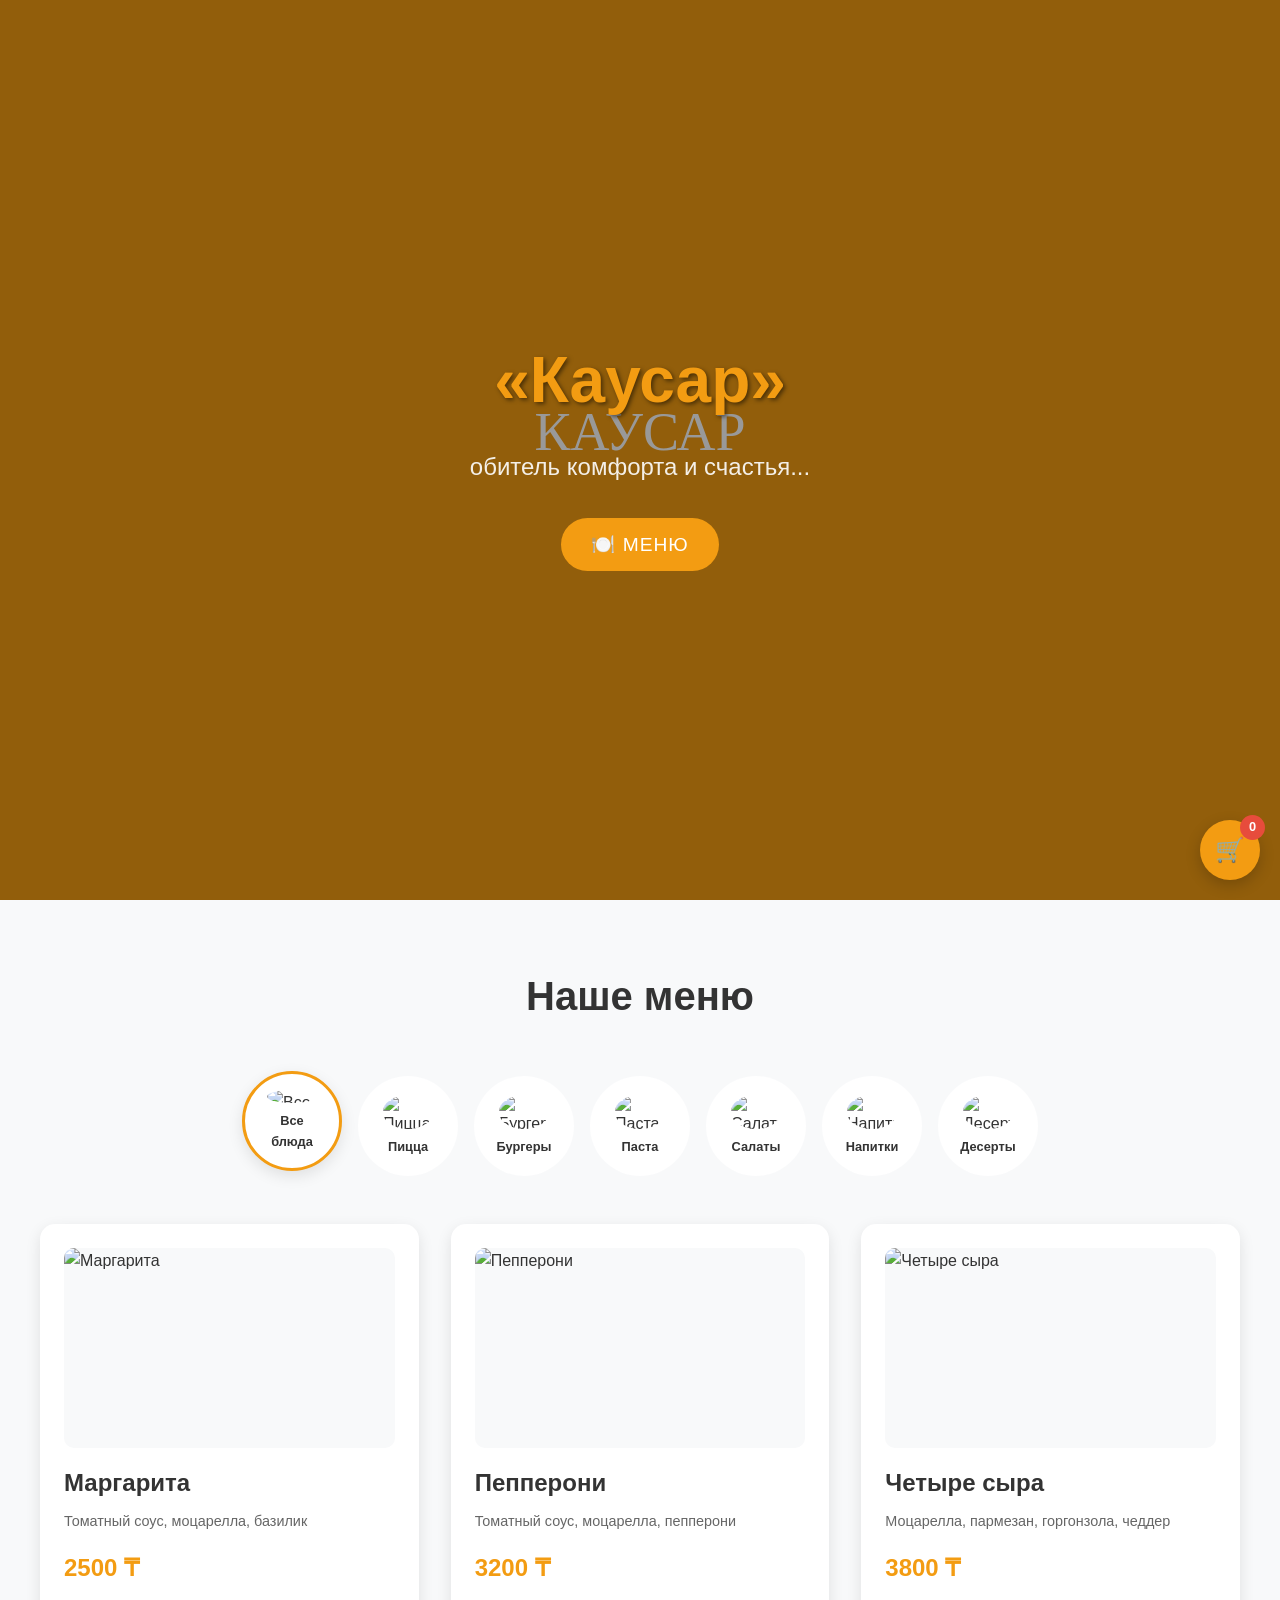
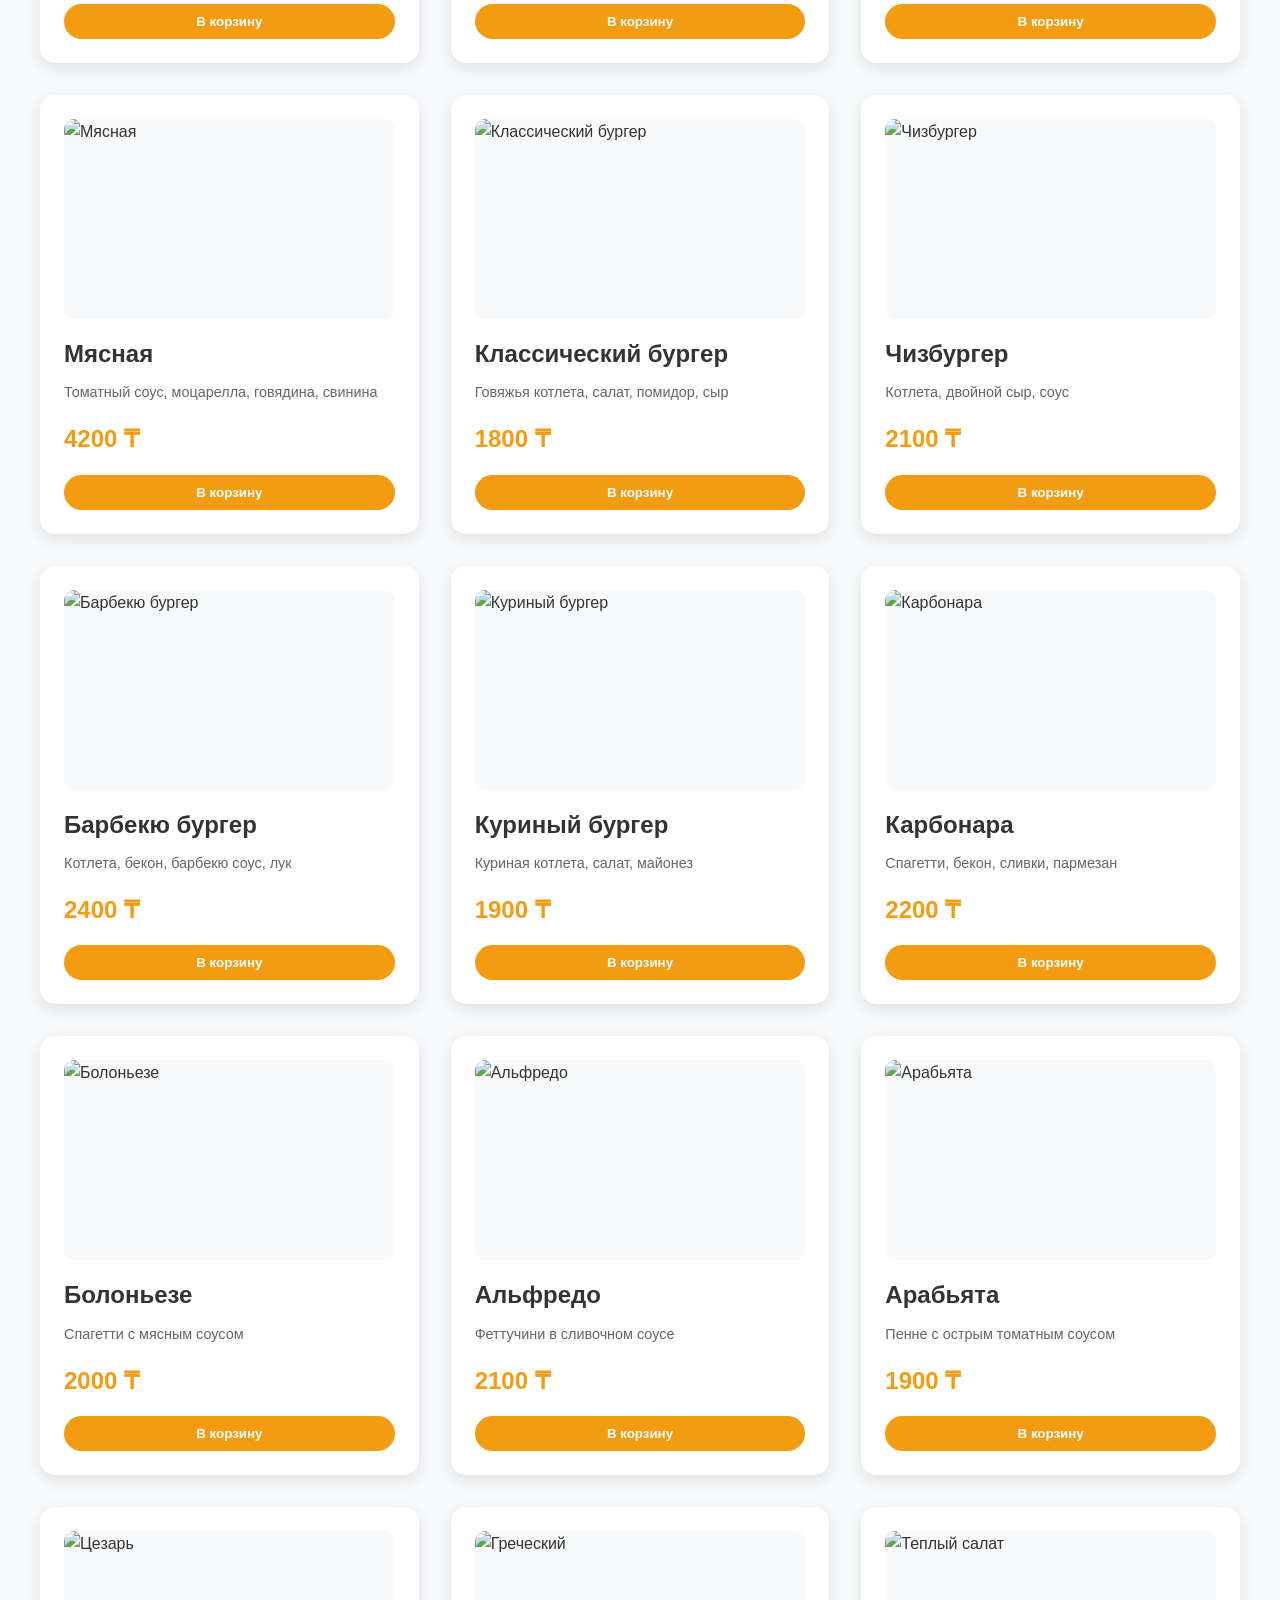
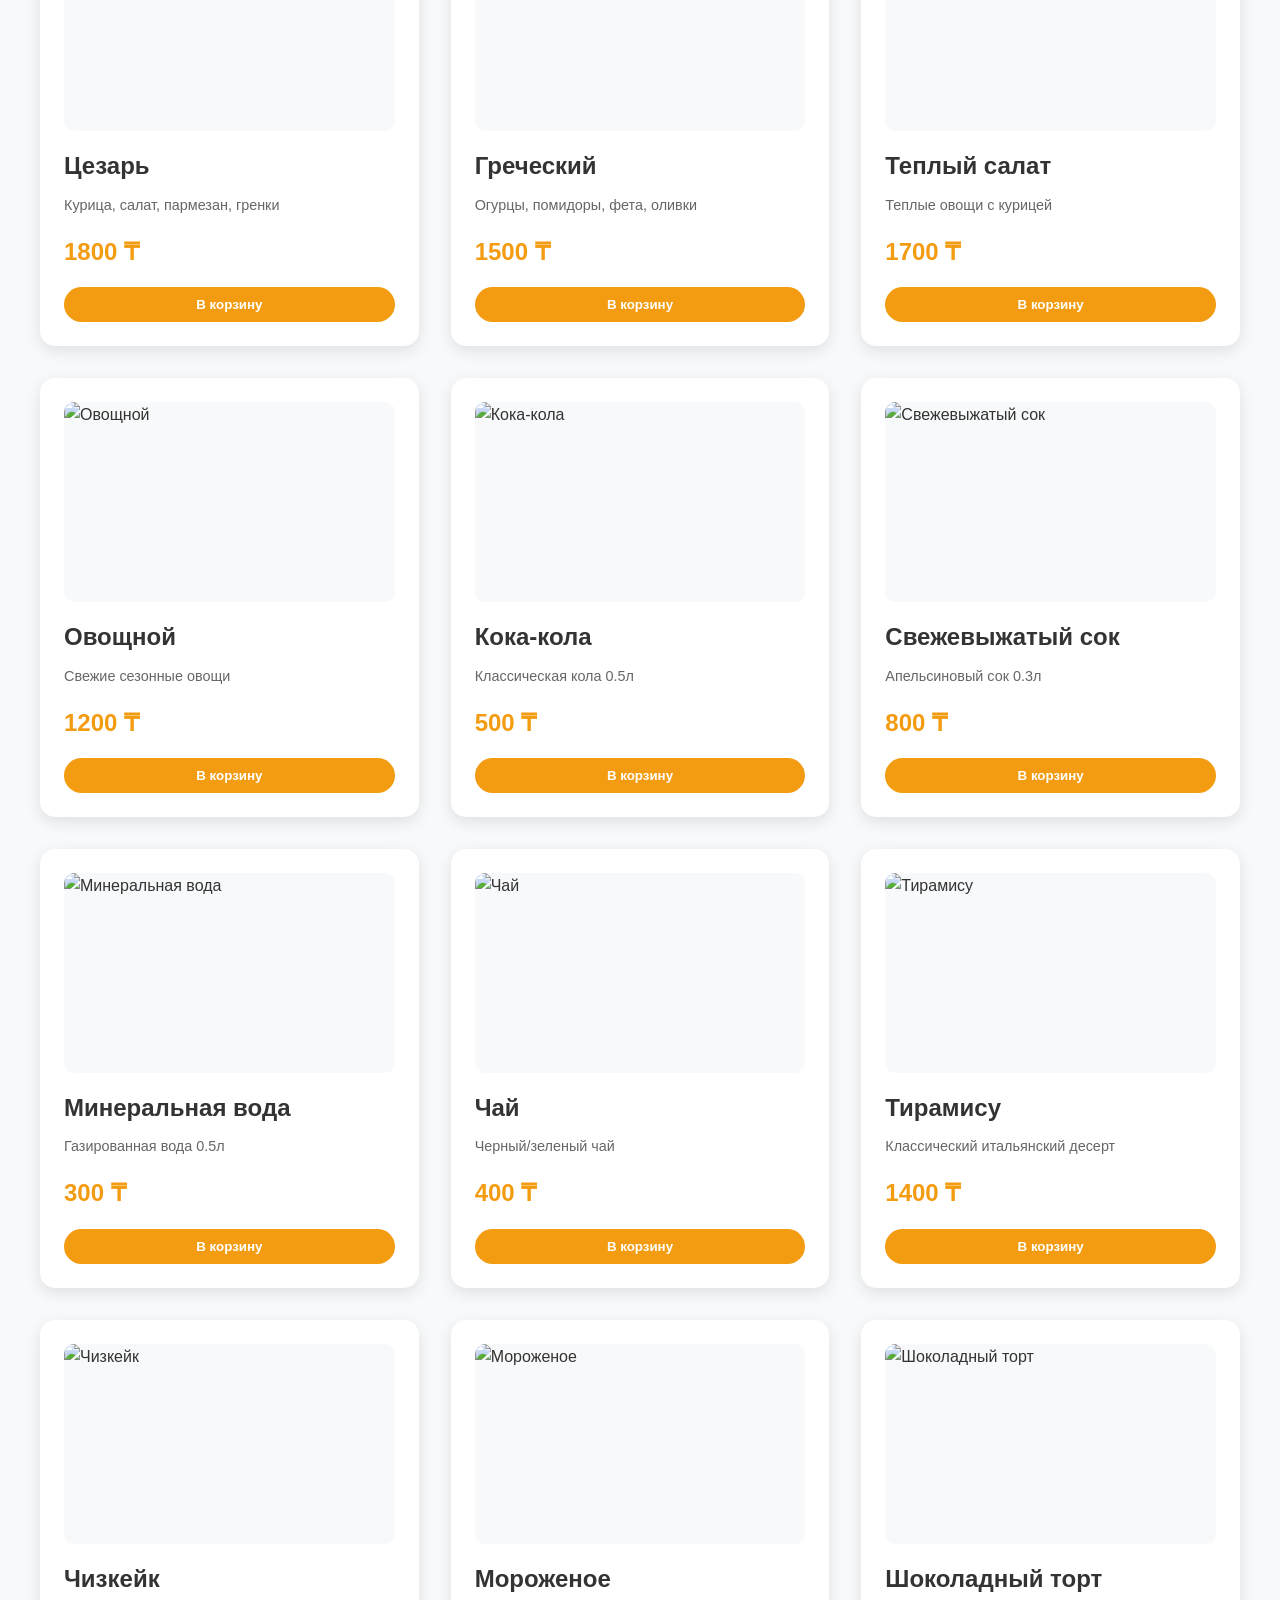
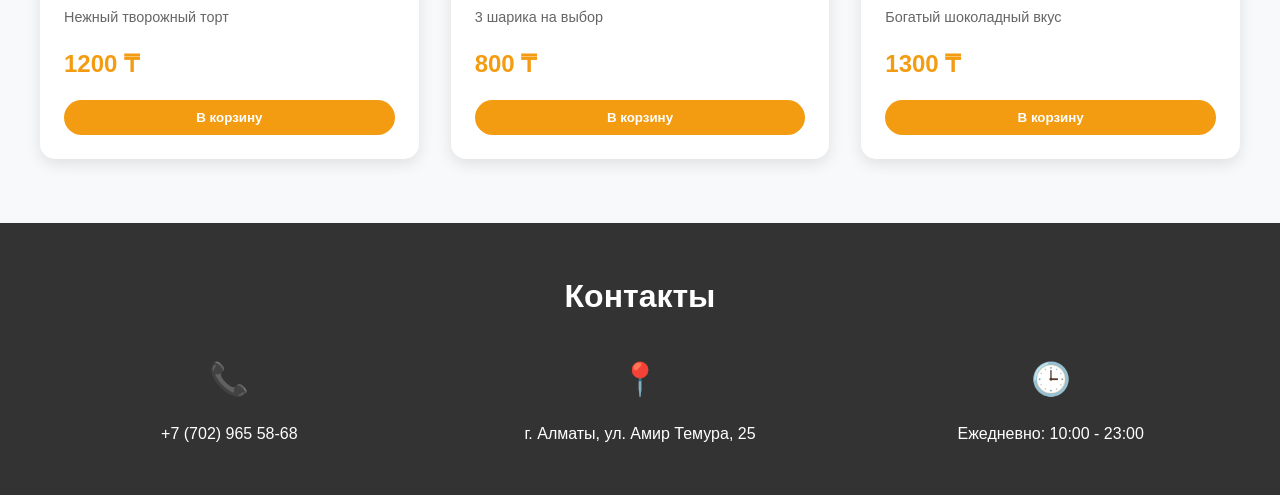
==== commit 1af2a49f: "Reverted to commit 260d48347d09ac347354e3a9abafcd990ad050ef" ====
--- a/index.html
+++ b/index.html
@@ -26,43 +26,43 @@
             <div class="categories">
                 <div class="category-item active" data-category="all">
                     <div class="category-image">
-                        <span style="font-size: 2rem;">🍽️</span>
+                        <img src="/lovable-uploads/fbc212c2-345f-46a6-abe4-4c50690c5878.png" alt="Все блюда">
                     </div>
                     <span>Все блюда</span>
                 </div>
                 <div class="category-item" data-category="pizza">
                     <div class="category-image">
-                        <span style="font-size: 2rem;">🍕</span>
+                        <img src="/lovable-uploads/f9ab50de-c213-4cb6-894c-b6cf73ad0e4e.png" alt="Пицца">
                     </div>
                     <span>Пицца</span>
                 </div>
                 <div class="category-item" data-category="burgers">
                     <div class="category-image">
-                        <span style="font-size: 2rem;">🍔</span>
+                        <img src="/lovable-uploads/f9ab50de-c213-4cb6-894c-b6cf73ad0e4e.png" alt="Бургеры">
                     </div>
                     <span>Бургеры</span>
                 </div>
                 <div class="category-item" data-category="pasta">
                     <div class="category-image">
-                        <span style="font-size: 2rem;">🍝</span>
+                        <img src="/lovable-uploads/f9ab50de-c213-4cb6-894c-b6cf73ad0e4e.png" alt="Паста">
                     </div>
                     <span>Паста</span>
                 </div>
                 <div class="category-item" data-category="salads">
                     <div class="category-image">
-                        <span style="font-size: 2rem;">🥗</span>
+                        <img src="/lovable-uploads/f9ab50de-c213-4cb6-894c-b6cf73ad0e4e.png" alt="Салаты">
                     </div>
                     <span>Салаты</span>
                 </div>
                 <div class="category-item" data-category="drinks">
                     <div class="category-image">
-                        <span style="font-size: 2rem;">🥤</span>
+                        <img src="/lovable-uploads/f9ab50de-c213-4cb6-894c-b6cf73ad0e4e.png" alt="Напитки">
                     </div>
                     <span>Напитки</span>
                 </div>
                 <div class="category-item" data-category="desserts">
                     <div class="category-image">
-                        <span style="font-size: 2rem;">🍰</span>
+                        <img src="/lovable-uploads/f9ab50de-c213-4cb6-894c-b6cf73ad0e4e.png" alt="Десерты">
                     </div>
                     <span>Десерты</span>
                 </div>
@@ -73,7 +73,7 @@
                 <!-- Pizza -->
                 <div class="menu-item" data-category="pizza">
                     <div class="item-image">
-                        <div style="background: linear-gradient(45deg, #ff6b6b, #ff8e8e); width: 100%; height: 100%; display: flex; align-items: center; justify-content: center; font-size: 4rem; color: white;">🍕</div>
+                        <img src="/lovable-uploads/6b29b642-bcfb-484a-8fc6-cc00f691c756.png" alt="Маргарита">
                     </div>
                     <div class="item-info">
                         <h3>Маргарита</h3>
@@ -84,7 +84,7 @@
                 </div>
                 <div class="menu-item" data-category="pizza">
                     <div class="item-image">
-                        <div style="background: linear-gradient(45deg, #ff6b6b, #ff8e8e); width: 100%; height: 100%; display: flex; align-items: center; justify-content: center; font-size: 4rem; color: white;">🍕</div>
+                        <img src="/lovable-uploads/6b29b642-bcfb-484a-8fc6-cc00f691c756.png" alt="Пепперони">
                     </div>
                     <div class="item-info">
                         <h3>Пепперони</h3>
@@ -95,7 +95,7 @@
                 </div>
                 <div class="menu-item" data-category="pizza">
                     <div class="item-image">
-                        <div style="background: linear-gradient(45deg, #ff6b6b, #ff8e8e); width: 100%; height: 100%; display: flex; align-items: center; justify-content: center; font-size: 4rem; color: white;">🍕</div>
+                        <img src="/lovable-uploads/6b29b642-bcfb-484a-8fc6-cc00f691c756.png" alt="Четыре сыра">
                     </div>
                     <div class="item-info">
                         <h3>Четыре сыра</h3>
@@ -106,7 +106,7 @@
                 </div>
                 <div class="menu-item" data-category="pizza">
                     <div class="item-image">
-                        <div style="background: linear-gradient(45deg, #ff6b6b, #ff8e8e); width: 100%; height: 100%; display: flex; align-items: center; justify-content: center; font-size: 4rem; color: white;">🍕</div>
+                        <img src="/lovable-uploads/6b29b642-bcfb-484a-8fc6-cc00f691c756.png" alt="Мясная">
                     </div>
                     <div class="item-info">
                         <h3>Мясная</h3>
@@ -119,7 +119,7 @@
                 <!-- Burgers -->
                 <div class="menu-item" data-category="burgers">
                     <div class="item-image">
-                        <div style="background: linear-gradient(45deg, #ffb347, #ffd700); width: 100%; height: 100%; display: flex; align-items: center; justify-content: center; font-size: 4rem; color: white;">🍔</div>
+                        <img src="/lovable-uploads/6b29b642-bcfb-484a-8fc6-cc00f691c756.png" alt="Классический бургер">
                     </div>
                     <div class="item-info">
                         <h3>Классический бургер</h3>
@@ -130,7 +130,7 @@
                 </div>
                 <div class="menu-item" data-category="burgers">
                     <div class="item-image">
-                        <div style="background: linear-gradient(45deg, #ffb347, #ffd700); width: 100%; height: 100%; display: flex; align-items: center; justify-content: center; font-size: 4rem; color: white;">🍔</div>
+                        <img src="/lovable-uploads/6b29b642-bcfb-484a-8fc6-cc00f691c756.png" alt="Чизбургер">
                     </div>
                     <div class="item-info">
                         <h3>Чизбургер</h3>
@@ -141,7 +141,7 @@
                 </div>
                 <div class="menu-item" data-category="burgers">
                     <div class="item-image">
-                        <div style="background: linear-gradient(45deg, #ffb347, #ffd700); width: 100%; height: 100%; display: flex; align-items: center; justify-content: center; font-size: 4rem; color: white;">🍔</div>
+                        <img src="/lovable-uploads/6b29b642-bcfb-484a-8fc6-cc00f691c756.png" alt="Барбекю бургер">
                     </div>
                     <div class="item-info">
                         <h3>Барбекю бургер</h3>
@@ -152,7 +152,7 @@
                 </div>
                 <div class="menu-item" data-category="burgers">
                     <div class="item-image">
-                        <div style="background: linear-gradient(45deg, #ffb347, #ffd700); width: 100%; height: 100%; display: flex; align-items: center; justify-content: center; font-size: 4rem; color: white;">🍔</div>
+                        <img src="/lovable-uploads/6b29b642-bcfb-484a-8fc6-cc00f691c756.png" alt="Куриный бургер">
                     </div>
                     <div class="item-info">
                         <h3>Куриный бургер</h3>
@@ -165,7 +165,7 @@
                 <!-- Pasta -->
                 <div class="menu-item" data-category="pasta">
                     <div class="item-image">
-                        <div style="background: linear-gradient(45deg, #ff7f50, #ff6347); width: 100%; height: 100%; display: flex; align-items: center; justify-content: center; font-size: 4rem; color: white;">🍝</div>
+                        <img src="/lovable-uploads/6b29b642-bcfb-484a-8fc6-cc00f691c756.png" alt="Карбонара">
                     </div>
                     <div class="item-info">
                         <h3>Карбонара</h3>
@@ -176,7 +176,7 @@
                 </div>
                 <div class="menu-item" data-category="pasta">
                     <div class="item-image">
-                        <div style="background: linear-gradient(45deg, #ff7f50, #ff6347); width: 100%; height: 100%; display: flex; align-items: center; justify-content: center; font-size: 4rem; color: white;">🍝</div>
+                        <img src="/lovable-uploads/6b29b642-bcfb-484a-8fc6-cc00f691c756.png" alt="Болоньезе">
                     </div>
                     <div class="item-info">
                         <h3>Болоньезе</h3>
@@ -187,7 +187,7 @@
                 </div>
                 <div class="menu-item" data-category="pasta">
                     <div class="item-image">
-                        <div style="background: linear-gradient(45deg, #ff7f50, #ff6347); width: 100%; height: 100%; display: flex; align-items: center; justify-content: center; font-size: 4rem; color: white;">🍝</div>
+                        <img src="/lovable-uploads/6b29b642-bcfb-484a-8fc6-cc00f691c756.png" alt="Альфредо">
                     </div>
                     <div class="item-info">
                         <h3>Альфредо</h3>
@@ -198,7 +198,7 @@
                 </div>
                 <div class="menu-item" data-category="pasta">
                     <div class="item-image">
-                        <div style="background: linear-gradient(45deg, #ff7f50, #ff6347); width: 100%; height: 100%; display: flex; align-items: center; justify-content: center; font-size: 4rem; color: white;">🍝</div>
+                        <img src="/lovable-uploads/6b29b642-bcfb-484a-8fc6-cc00f691c756.png" alt="Арабьята">
                     </div>
                     <div class="item-info">
                         <h3>Арабьята</h3>
@@ -211,7 +211,7 @@
                 <!-- Salads -->
                 <div class="menu-item" data-category="salads">
                     <div class="item-image">
-                        <div style="background: linear-gradient(45deg, #32cd32, #7fffd4); width: 100%; height: 100%; display: flex; align-items: center; justify-content: center; font-size: 4rem; color: white;">🥗</div>
+                        <img src="/lovable-uploads/6b29b642-bcfb-484a-8fc6-cc00f691c756.png" alt="Цезарь">
                     </div>
                     <div class="item-info">
                         <h3>Цезарь</h3>
@@ -222,7 +222,7 @@
                 </div>
                 <div class="menu-item" data-category="salads">
                     <div class="item-image">
-                        <div style="background: linear-gradient(45deg, #32cd32, #7fffd4); width: 100%; height: 100%; display: flex; align-items: center; justify-content: center; font-size: 4rem; color: white;">🥗</div>
+                        <img src="/lovable-uploads/6b29b642-bcfb-484a-8fc6-cc00f691c756.png" alt="Греческий">
                     </div>
                     <div class="item-info">
                         <h3>Греческий</h3>
@@ -233,7 +233,7 @@
                 </div>
                 <div class="menu-item" data-category="salads">
                     <div class="item-image">
-                        <div style="background: linear-gradient(45deg, #32cd32, #7fffd4); width: 100%; height: 100%; display: flex; align-items: center; justify-content: center; font-size: 4rem; color: white;">🥗</div>
+                        <img src="/lovable-uploads/6b29b642-bcfb-484a-8fc6-cc00f691c756.png" alt="Теплый салат">
                     </div>
                     <div class="item-info">
                         <h3>Теплый салат</h3>
@@ -244,7 +244,7 @@
                 </div>
                 <div class="menu-item" data-category="salads">
                     <div class="item-image">
-                        <div style="background: linear-gradient(45deg, #32cd32, #7fffd4); width: 100%; height: 100%; display: flex; align-items: center; justify-content: center; font-size: 4rem; color: white;">🥗</div>
+                        <img src="/lovable-uploads/6b29b642-bcfb-484a-8fc6-cc00f691c756.png" alt="Овощной">
                     </div>
                     <div class="item-info">
                         <h3>Овощной</h3>
@@ -257,7 +257,7 @@
                 <!-- Drinks -->
                 <div class="menu-item" data-category="drinks">
                     <div class="item-image">
-                        <div style="background: linear-gradient(45deg, #87ceeb, #4682b4); width: 100%; height: 100%; display: flex; align-items: center; justify-content: center; font-size: 4rem; color: white;">🥤</div>
+                        <img src="/lovable-uploads/6b29b642-bcfb-484a-8fc6-cc00f691c756.png" alt="Кока-кола">
                     </div>
                     <div class="item-info">
                         <h3>Кока-кола</h3>
@@ -268,7 +268,7 @@
                 </div>
                 <div class="menu-item" data-category="drinks">
                     <div class="item-image">
-                        <div style="background: linear-gradient(45deg, #87ceeb, #4682b4); width: 100%; height: 100%; display: flex; align-items: center; justify-content: center; font-size: 4rem; color: white;">🥤</div>
+                        <img src="/lovable-uploads/6b29b642-bcfb-484a-8fc6-cc00f691c756.png" alt="Свежевыжатый сок">
                     </div>
                     <div class="item-info">
                         <h3>Свежевыжатый сок</h3>
@@ -279,7 +279,7 @@
                 </div>
                 <div class="menu-item" data-category="drinks">
                     <div class="item-image">
-                        <div style="background: linear-gradient(45deg, #87ceeb, #4682b4); width: 100%; height: 100%; display: flex; align-items: center; justify-content: center; font-size: 4rem; color: white;">🥤</div>
+                        <img src="/lovable-uploads/6b29b642-bcfb-484a-8fc6-cc00f691c756.png" alt="Минеральная вода">
                     </div>
                     <div class="item-info">
                         <h3>Минеральная вода</h3>
@@ -290,7 +290,7 @@
                 </div>
                 <div class="menu-item" data-category="drinks">
                     <div class="item-image">
-                        <div style="background: linear-gradient(45deg, #87ceeb, #4682b4); width: 100%; height: 100%; display: flex; align-items: center; justify-content: center; font-size: 4rem; color: white;">🥤</div>
+                        <img src="/lovable-uploads/6b29b642-bcfb-484a-8fc6-cc00f691c756.png" alt="Чай">
                     </div>
                     <div class="item-info">
                         <h3>Чай</h3>
@@ -303,7 +303,7 @@
                 <!-- Desserts -->
                 <div class="menu-item" data-category="desserts">
                     <div class="item-image">
-                        <div style="background: linear-gradient(45deg, #ff69b4, #ff1493); width: 100%; height: 100%; display: flex; align-items: center; justify-content: center; font-size: 4rem; color: white;">🍰</div>
+                        <img src="/lovable-uploads/6b29b642-bcfb-484a-8fc6-cc00f691c756.png" alt="Тирамису">
                     </div>
                     <div class="item-info">
                         <h3>Тирамису</h3>
@@ -314,7 +314,7 @@
                 </div>
                 <div class="menu-item" data-category="desserts">
                     <div class="item-image">
-                        <div style="background: linear-gradient(45deg, #ff69b4, #ff1493); width: 100%; height: 100%; display: flex; align-items: center; justify-content: center; font-size: 4rem; color: white;">🍰</div>
+                        <img src="/lovable-uploads/6b29b642-bcfb-484a-8fc6-cc00f691c756.png" alt="Чизкейк">
                     </div>
                     <div class="item-info">
                         <h3>Чизкейк</h3>
@@ -325,7 +325,7 @@
                 </div>
                 <div class="menu-item" data-category="desserts">
                     <div class="item-image">
-                        <div style="background: linear-gradient(45deg, #ff69b4, #ff1493); width: 100%; height: 100%; display: flex; align-items: center; justify-content: center; font-size: 4rem; color: white;">🍰</div>
+                        <img src="/lovable-uploads/6b29b642-bcfb-484a-8fc6-cc00f691c756.png" alt="Мороженое">
                     </div>
                     <div class="item-info">
                         <h3>Мороженое</h3>
@@ -336,7 +336,7 @@
                 </div>
                 <div class="menu-item" data-category="desserts">
                     <div class="item-image">
-                        <div style="background: linear-gradient(45deg, #ff69b4, #ff1493); width: 100%; height: 100%; display: flex; align-items: center; justify-content: center; font-size: 4rem; color: white;">🍰</div>
+                        <img src="/lovable-uploads/6b29b642-bcfb-484a-8fc6-cc00f691c756.png" alt="Шоколадный торт">
                     </div>
                     <div class="item-info">
                         <h3>Шоколадный торт</h3>
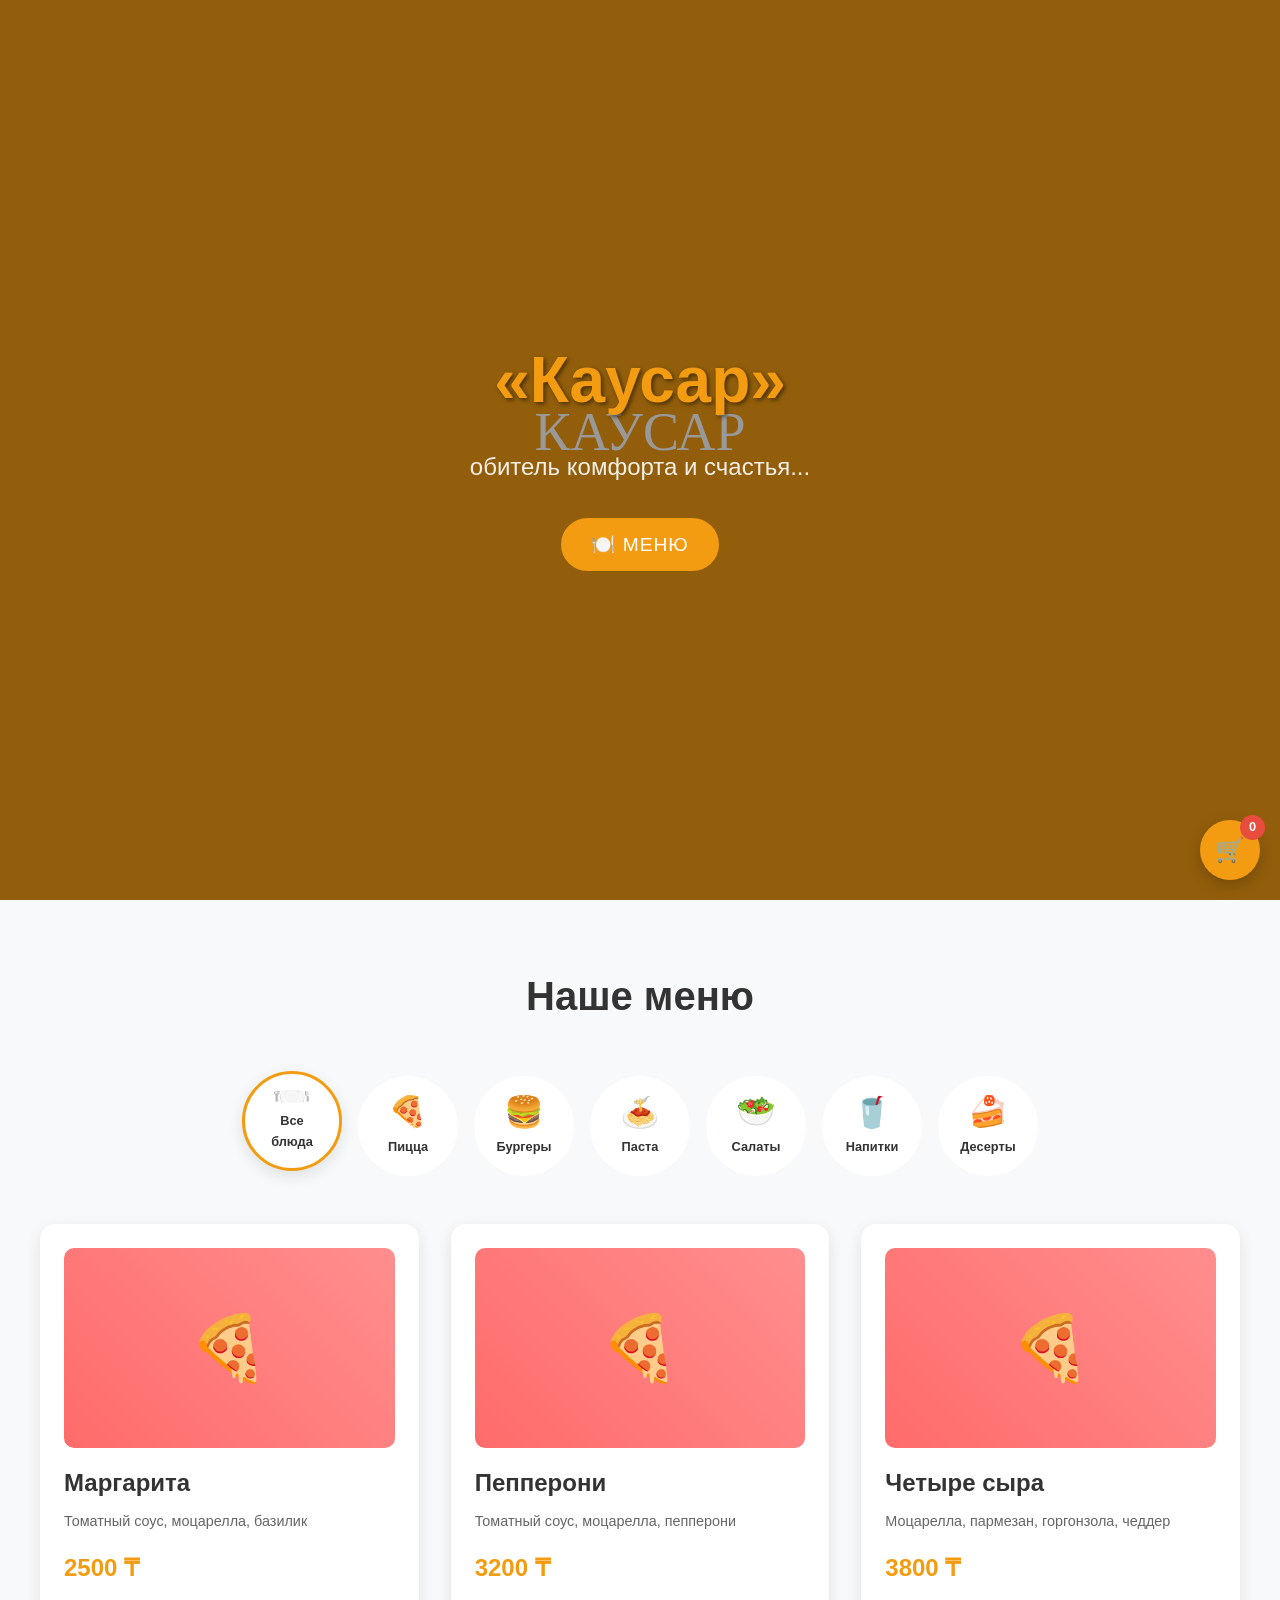
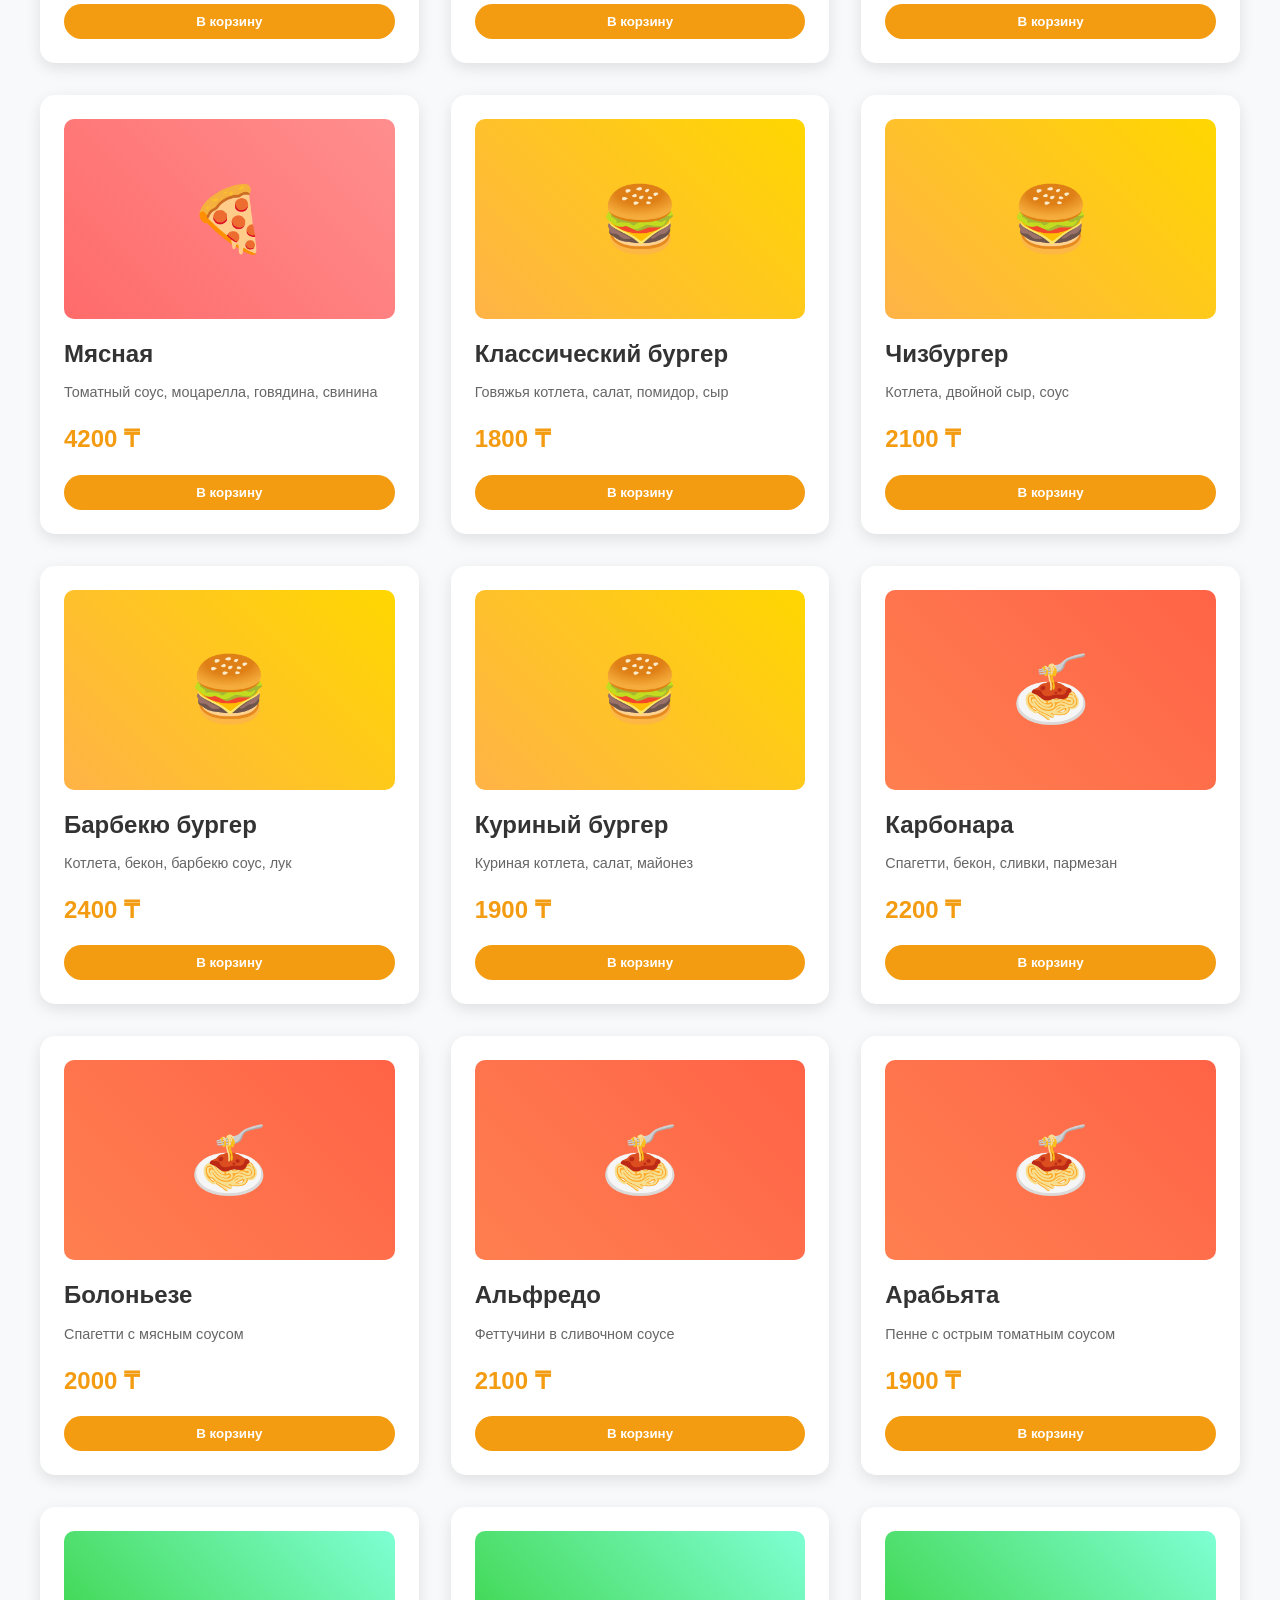
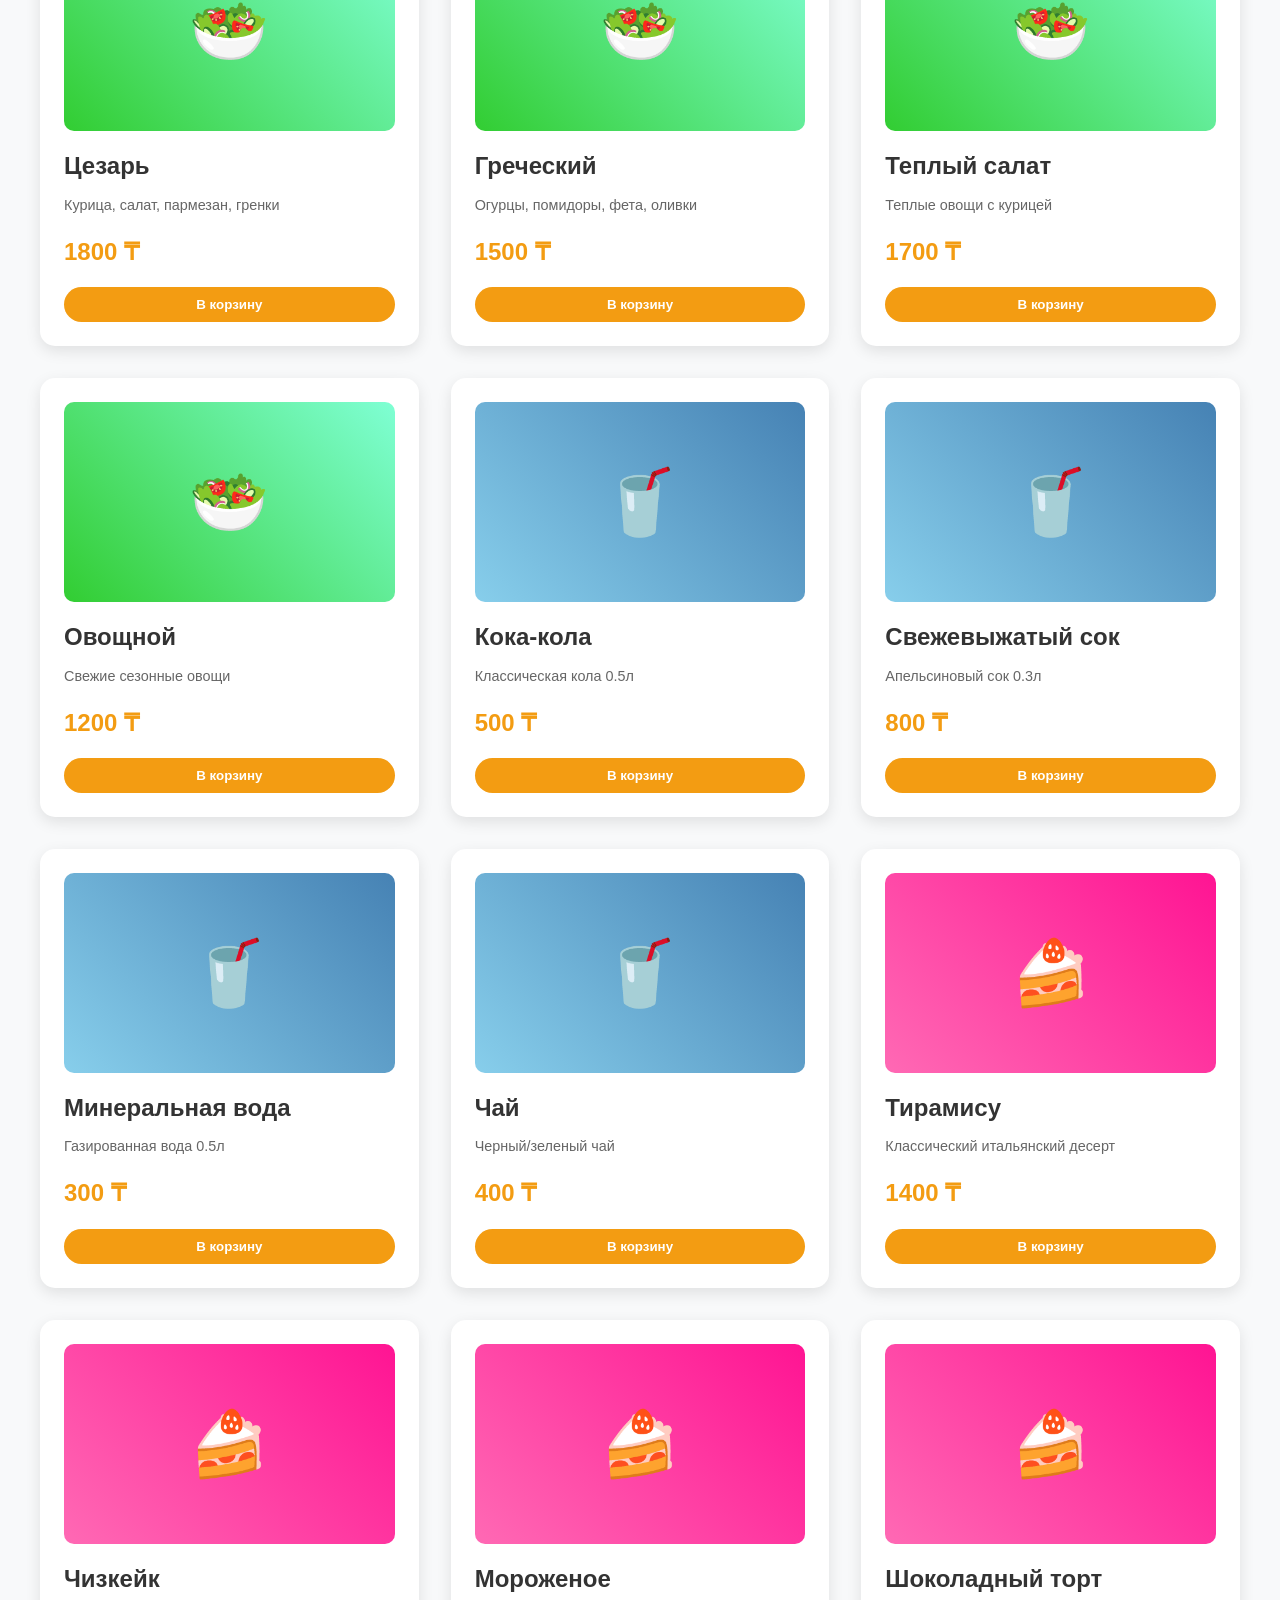
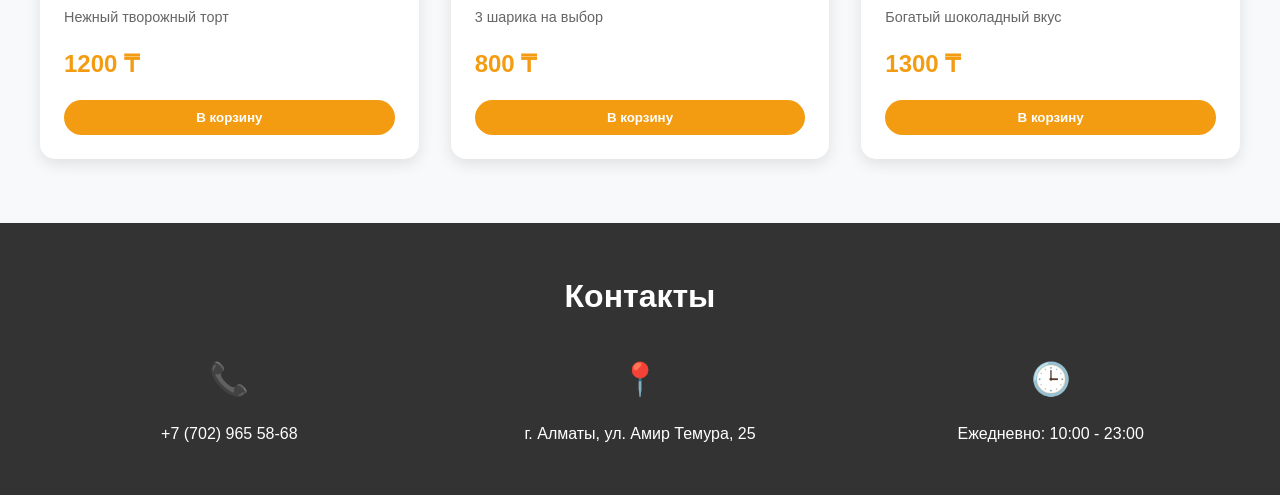
==== commit 9d42ae57: "Reverted to commit 26cbb60689e8afd4d7e74aef9fad21cabb5e9e49" ====
--- a/index.html
+++ b/index.html
@@ -26,43 +26,43 @@
             <div class="categories">
                 <div class="category-item active" data-category="all">
                     <div class="category-image">
-                        <img src="/lovable-uploads/fbc212c2-345f-46a6-abe4-4c50690c5878.png" alt="Все блюда">
+                        <span style="font-size: 2rem;">🍽️</span>
                     </div>
                     <span>Все блюда</span>
                 </div>
                 <div class="category-item" data-category="pizza">
                     <div class="category-image">
-                        <img src="/lovable-uploads/f9ab50de-c213-4cb6-894c-b6cf73ad0e4e.png" alt="Пицца">
+                        <span style="font-size: 2rem;">🍕</span>
                     </div>
                     <span>Пицца</span>
                 </div>
                 <div class="category-item" data-category="burgers">
                     <div class="category-image">
-                        <img src="/lovable-uploads/f9ab50de-c213-4cb6-894c-b6cf73ad0e4e.png" alt="Бургеры">
+                        <span style="font-size: 2rem;">🍔</span>
                     </div>
                     <span>Бургеры</span>
                 </div>
                 <div class="category-item" data-category="pasta">
                     <div class="category-image">
-                        <img src="/lovable-uploads/f9ab50de-c213-4cb6-894c-b6cf73ad0e4e.png" alt="Паста">
+                        <span style="font-size: 2rem;">🍝</span>
                     </div>
                     <span>Паста</span>
                 </div>
                 <div class="category-item" data-category="salads">
                     <div class="category-image">
-                        <img src="/lovable-uploads/f9ab50de-c213-4cb6-894c-b6cf73ad0e4e.png" alt="Салаты">
+                        <span style="font-size: 2rem;">🥗</span>
                     </div>
                     <span>Салаты</span>
                 </div>
                 <div class="category-item" data-category="drinks">
                     <div class="category-image">
-                        <img src="/lovable-uploads/f9ab50de-c213-4cb6-894c-b6cf73ad0e4e.png" alt="Напитки">
+                        <span style="font-size: 2rem;">🥤</span>
                     </div>
                     <span>Напитки</span>
                 </div>
                 <div class="category-item" data-category="desserts">
                     <div class="category-image">
-                        <img src="/lovable-uploads/f9ab50de-c213-4cb6-894c-b6cf73ad0e4e.png" alt="Десерты">
+                        <span style="font-size: 2rem;">🍰</span>
                     </div>
                     <span>Десерты</span>
                 </div>
@@ -73,7 +73,7 @@
                 <!-- Pizza -->
                 <div class="menu-item" data-category="pizza">
                     <div class="item-image">
-                        <img src="/lovable-uploads/6b29b642-bcfb-484a-8fc6-cc00f691c756.png" alt="Маргарита">
+                        <div style="background: linear-gradient(45deg, #ff6b6b, #ff8e8e); width: 100%; height: 100%; display: flex; align-items: center; justify-content: center; font-size: 4rem; color: white;">🍕</div>
                     </div>
                     <div class="item-info">
                         <h3>Маргарита</h3>
@@ -84,7 +84,7 @@
                 </div>
                 <div class="menu-item" data-category="pizza">
                     <div class="item-image">
-                        <img src="/lovable-uploads/6b29b642-bcfb-484a-8fc6-cc00f691c756.png" alt="Пепперони">
+                        <div style="background: linear-gradient(45deg, #ff6b6b, #ff8e8e); width: 100%; height: 100%; display: flex; align-items: center; justify-content: center; font-size: 4rem; color: white;">🍕</div>
                     </div>
                     <div class="item-info">
                         <h3>Пепперони</h3>
@@ -95,7 +95,7 @@
                 </div>
                 <div class="menu-item" data-category="pizza">
                     <div class="item-image">
-                        <img src="/lovable-uploads/6b29b642-bcfb-484a-8fc6-cc00f691c756.png" alt="Четыре сыра">
+                        <div style="background: linear-gradient(45deg, #ff6b6b, #ff8e8e); width: 100%; height: 100%; display: flex; align-items: center; justify-content: center; font-size: 4rem; color: white;">🍕</div>
                     </div>
                     <div class="item-info">
                         <h3>Четыре сыра</h3>
@@ -106,7 +106,7 @@
                 </div>
                 <div class="menu-item" data-category="pizza">
                     <div class="item-image">
-                        <img src="/lovable-uploads/6b29b642-bcfb-484a-8fc6-cc00f691c756.png" alt="Мясная">
+                        <div style="background: linear-gradient(45deg, #ff6b6b, #ff8e8e); width: 100%; height: 100%; display: flex; align-items: center; justify-content: center; font-size: 4rem; color: white;">🍕</div>
                     </div>
                     <div class="item-info">
                         <h3>Мясная</h3>
@@ -119,7 +119,7 @@
                 <!-- Burgers -->
                 <div class="menu-item" data-category="burgers">
                     <div class="item-image">
-                        <img src="/lovable-uploads/6b29b642-bcfb-484a-8fc6-cc00f691c756.png" alt="Классический бургер">
+                        <div style="background: linear-gradient(45deg, #ffb347, #ffd700); width: 100%; height: 100%; display: flex; align-items: center; justify-content: center; font-size: 4rem; color: white;">🍔</div>
                     </div>
                     <div class="item-info">
                         <h3>Классический бургер</h3>
@@ -130,7 +130,7 @@
                 </div>
                 <div class="menu-item" data-category="burgers">
                     <div class="item-image">
-                        <img src="/lovable-uploads/6b29b642-bcfb-484a-8fc6-cc00f691c756.png" alt="Чизбургер">
+                        <div style="background: linear-gradient(45deg, #ffb347, #ffd700); width: 100%; height: 100%; display: flex; align-items: center; justify-content: center; font-size: 4rem; color: white;">🍔</div>
                     </div>
                     <div class="item-info">
                         <h3>Чизбургер</h3>
@@ -141,7 +141,7 @@
                 </div>
                 <div class="menu-item" data-category="burgers">
                     <div class="item-image">
-                        <img src="/lovable-uploads/6b29b642-bcfb-484a-8fc6-cc00f691c756.png" alt="Барбекю бургер">
+                        <div style="background: linear-gradient(45deg, #ffb347, #ffd700); width: 100%; height: 100%; display: flex; align-items: center; justify-content: center; font-size: 4rem; color: white;">🍔</div>
                     </div>
                     <div class="item-info">
                         <h3>Барбекю бургер</h3>
@@ -152,7 +152,7 @@
                 </div>
                 <div class="menu-item" data-category="burgers">
                     <div class="item-image">
-                        <img src="/lovable-uploads/6b29b642-bcfb-484a-8fc6-cc00f691c756.png" alt="Куриный бургер">
+                        <div style="background: linear-gradient(45deg, #ffb347, #ffd700); width: 100%; height: 100%; display: flex; align-items: center; justify-content: center; font-size: 4rem; color: white;">🍔</div>
                     </div>
                     <div class="item-info">
                         <h3>Куриный бургер</h3>
@@ -165,7 +165,7 @@
                 <!-- Pasta -->
                 <div class="menu-item" data-category="pasta">
                     <div class="item-image">
-                        <img src="/lovable-uploads/6b29b642-bcfb-484a-8fc6-cc00f691c756.png" alt="Карбонара">
+                        <div style="background: linear-gradient(45deg, #ff7f50, #ff6347); width: 100%; height: 100%; display: flex; align-items: center; justify-content: center; font-size: 4rem; color: white;">🍝</div>
                     </div>
                     <div class="item-info">
                         <h3>Карбонара</h3>
@@ -176,7 +176,7 @@
                 </div>
                 <div class="menu-item" data-category="pasta">
                     <div class="item-image">
-                        <img src="/lovable-uploads/6b29b642-bcfb-484a-8fc6-cc00f691c756.png" alt="Болоньезе">
+                        <div style="background: linear-gradient(45deg, #ff7f50, #ff6347); width: 100%; height: 100%; display: flex; align-items: center; justify-content: center; font-size: 4rem; color: white;">🍝</div>
                     </div>
                     <div class="item-info">
                         <h3>Болоньезе</h3>
@@ -187,7 +187,7 @@
                 </div>
                 <div class="menu-item" data-category="pasta">
                     <div class="item-image">
-                        <img src="/lovable-uploads/6b29b642-bcfb-484a-8fc6-cc00f691c756.png" alt="Альфредо">
+                        <div style="background: linear-gradient(45deg, #ff7f50, #ff6347); width: 100%; height: 100%; display: flex; align-items: center; justify-content: center; font-size: 4rem; color: white;">🍝</div>
                     </div>
                     <div class="item-info">
                         <h3>Альфредо</h3>
@@ -198,7 +198,7 @@
                 </div>
                 <div class="menu-item" data-category="pasta">
                     <div class="item-image">
-                        <img src="/lovable-uploads/6b29b642-bcfb-484a-8fc6-cc00f691c756.png" alt="Арабьята">
+                        <div style="background: linear-gradient(45deg, #ff7f50, #ff6347); width: 100%; height: 100%; display: flex; align-items: center; justify-content: center; font-size: 4rem; color: white;">🍝</div>
                     </div>
                     <div class="item-info">
                         <h3>Арабьята</h3>
@@ -211,7 +211,7 @@
                 <!-- Salads -->
                 <div class="menu-item" data-category="salads">
                     <div class="item-image">
-                        <img src="/lovable-uploads/6b29b642-bcfb-484a-8fc6-cc00f691c756.png" alt="Цезарь">
+                        <div style="background: linear-gradient(45deg, #32cd32, #7fffd4); width: 100%; height: 100%; display: flex; align-items: center; justify-content: center; font-size: 4rem; color: white;">🥗</div>
                     </div>
                     <div class="item-info">
                         <h3>Цезарь</h3>
@@ -222,7 +222,7 @@
                 </div>
                 <div class="menu-item" data-category="salads">
                     <div class="item-image">
-                        <img src="/lovable-uploads/6b29b642-bcfb-484a-8fc6-cc00f691c756.png" alt="Греческий">
+                        <div style="background: linear-gradient(45deg, #32cd32, #7fffd4); width: 100%; height: 100%; display: flex; align-items: center; justify-content: center; font-size: 4rem; color: white;">🥗</div>
                     </div>
                     <div class="item-info">
                         <h3>Греческий</h3>
@@ -233,7 +233,7 @@
                 </div>
                 <div class="menu-item" data-category="salads">
                     <div class="item-image">
-                        <img src="/lovable-uploads/6b29b642-bcfb-484a-8fc6-cc00f691c756.png" alt="Теплый салат">
+                        <div style="background: linear-gradient(45deg, #32cd32, #7fffd4); width: 100%; height: 100%; display: flex; align-items: center; justify-content: center; font-size: 4rem; color: white;">🥗</div>
                     </div>
                     <div class="item-info">
                         <h3>Теплый салат</h3>
@@ -244,7 +244,7 @@
                 </div>
                 <div class="menu-item" data-category="salads">
                     <div class="item-image">
-                        <img src="/lovable-uploads/6b29b642-bcfb-484a-8fc6-cc00f691c756.png" alt="Овощной">
+                        <div style="background: linear-gradient(45deg, #32cd32, #7fffd4); width: 100%; height: 100%; display: flex; align-items: center; justify-content: center; font-size: 4rem; color: white;">🥗</div>
                     </div>
                     <div class="item-info">
                         <h3>Овощной</h3>
@@ -257,7 +257,7 @@
                 <!-- Drinks -->
                 <div class="menu-item" data-category="drinks">
                     <div class="item-image">
-                        <img src="/lovable-uploads/6b29b642-bcfb-484a-8fc6-cc00f691c756.png" alt="Кока-кола">
+                        <div style="background: linear-gradient(45deg, #87ceeb, #4682b4); width: 100%; height: 100%; display: flex; align-items: center; justify-content: center; font-size: 4rem; color: white;">🥤</div>
                     </div>
                     <div class="item-info">
                         <h3>Кока-кола</h3>
@@ -268,7 +268,7 @@
                 </div>
                 <div class="menu-item" data-category="drinks">
                     <div class="item-image">
-                        <img src="/lovable-uploads/6b29b642-bcfb-484a-8fc6-cc00f691c756.png" alt="Свежевыжатый сок">
+                        <div style="background: linear-gradient(45deg, #87ceeb, #4682b4); width: 100%; height: 100%; display: flex; align-items: center; justify-content: center; font-size: 4rem; color: white;">🥤</div>
                     </div>
                     <div class="item-info">
                         <h3>Свежевыжатый сок</h3>
@@ -279,7 +279,7 @@
                 </div>
                 <div class="menu-item" data-category="drinks">
                     <div class="item-image">
-                        <img src="/lovable-uploads/6b29b642-bcfb-484a-8fc6-cc00f691c756.png" alt="Минеральная вода">
+                        <div style="background: linear-gradient(45deg, #87ceeb, #4682b4); width: 100%; height: 100%; display: flex; align-items: center; justify-content: center; font-size: 4rem; color: white;">🥤</div>
                     </div>
                     <div class="item-info">
                         <h3>Минеральная вода</h3>
@@ -290,7 +290,7 @@
                 </div>
                 <div class="menu-item" data-category="drinks">
                     <div class="item-image">
-                        <img src="/lovable-uploads/6b29b642-bcfb-484a-8fc6-cc00f691c756.png" alt="Чай">
+                        <div style="background: linear-gradient(45deg, #87ceeb, #4682b4); width: 100%; height: 100%; display: flex; align-items: center; justify-content: center; font-size: 4rem; color: white;">🥤</div>
                     </div>
                     <div class="item-info">
                         <h3>Чай</h3>
@@ -303,7 +303,7 @@
                 <!-- Desserts -->
                 <div class="menu-item" data-category="desserts">
                     <div class="item-image">
-                        <img src="/lovable-uploads/6b29b642-bcfb-484a-8fc6-cc00f691c756.png" alt="Тирамису">
+                        <div style="background: linear-gradient(45deg, #ff69b4, #ff1493); width: 100%; height: 100%; display: flex; align-items: center; justify-content: center; font-size: 4rem; color: white;">🍰</div>
                     </div>
                     <div class="item-info">
                         <h3>Тирамису</h3>
@@ -314,7 +314,7 @@
                 </div>
                 <div class="menu-item" data-category="desserts">
                     <div class="item-image">
-                        <img src="/lovable-uploads/6b29b642-bcfb-484a-8fc6-cc00f691c756.png" alt="Чизкейк">
+                        <div style="background: linear-gradient(45deg, #ff69b4, #ff1493); width: 100%; height: 100%; display: flex; align-items: center; justify-content: center; font-size: 4rem; color: white;">🍰</div>
                     </div>
                     <div class="item-info">
                         <h3>Чизкейк</h3>
@@ -325,7 +325,7 @@
                 </div>
                 <div class="menu-item" data-category="desserts">
                     <div class="item-image">
-                        <img src="/lovable-uploads/6b29b642-bcfb-484a-8fc6-cc00f691c756.png" alt="Мороженое">
+                        <div style="background: linear-gradient(45deg, #ff69b4, #ff1493); width: 100%; height: 100%; display: flex; align-items: center; justify-content: center; font-size: 4rem; color: white;">🍰</div>
                     </div>
                     <div class="item-info">
                         <h3>Мороженое</h3>
@@ -336,7 +336,7 @@
                 </div>
                 <div class="menu-item" data-category="desserts">
                     <div class="item-image">
-                        <img src="/lovable-uploads/6b29b642-bcfb-484a-8fc6-cc00f691c756.png" alt="Шоколадный торт">
+                        <div style="background: linear-gradient(45deg, #ff69b4, #ff1493); width: 100%; height: 100%; display: flex; align-items: center; justify-content: center; font-size: 4rem; color: white;">🍰</div>
                     </div>
                     <div class="item-info">
                         <h3>Шоколадный торт</h3>
